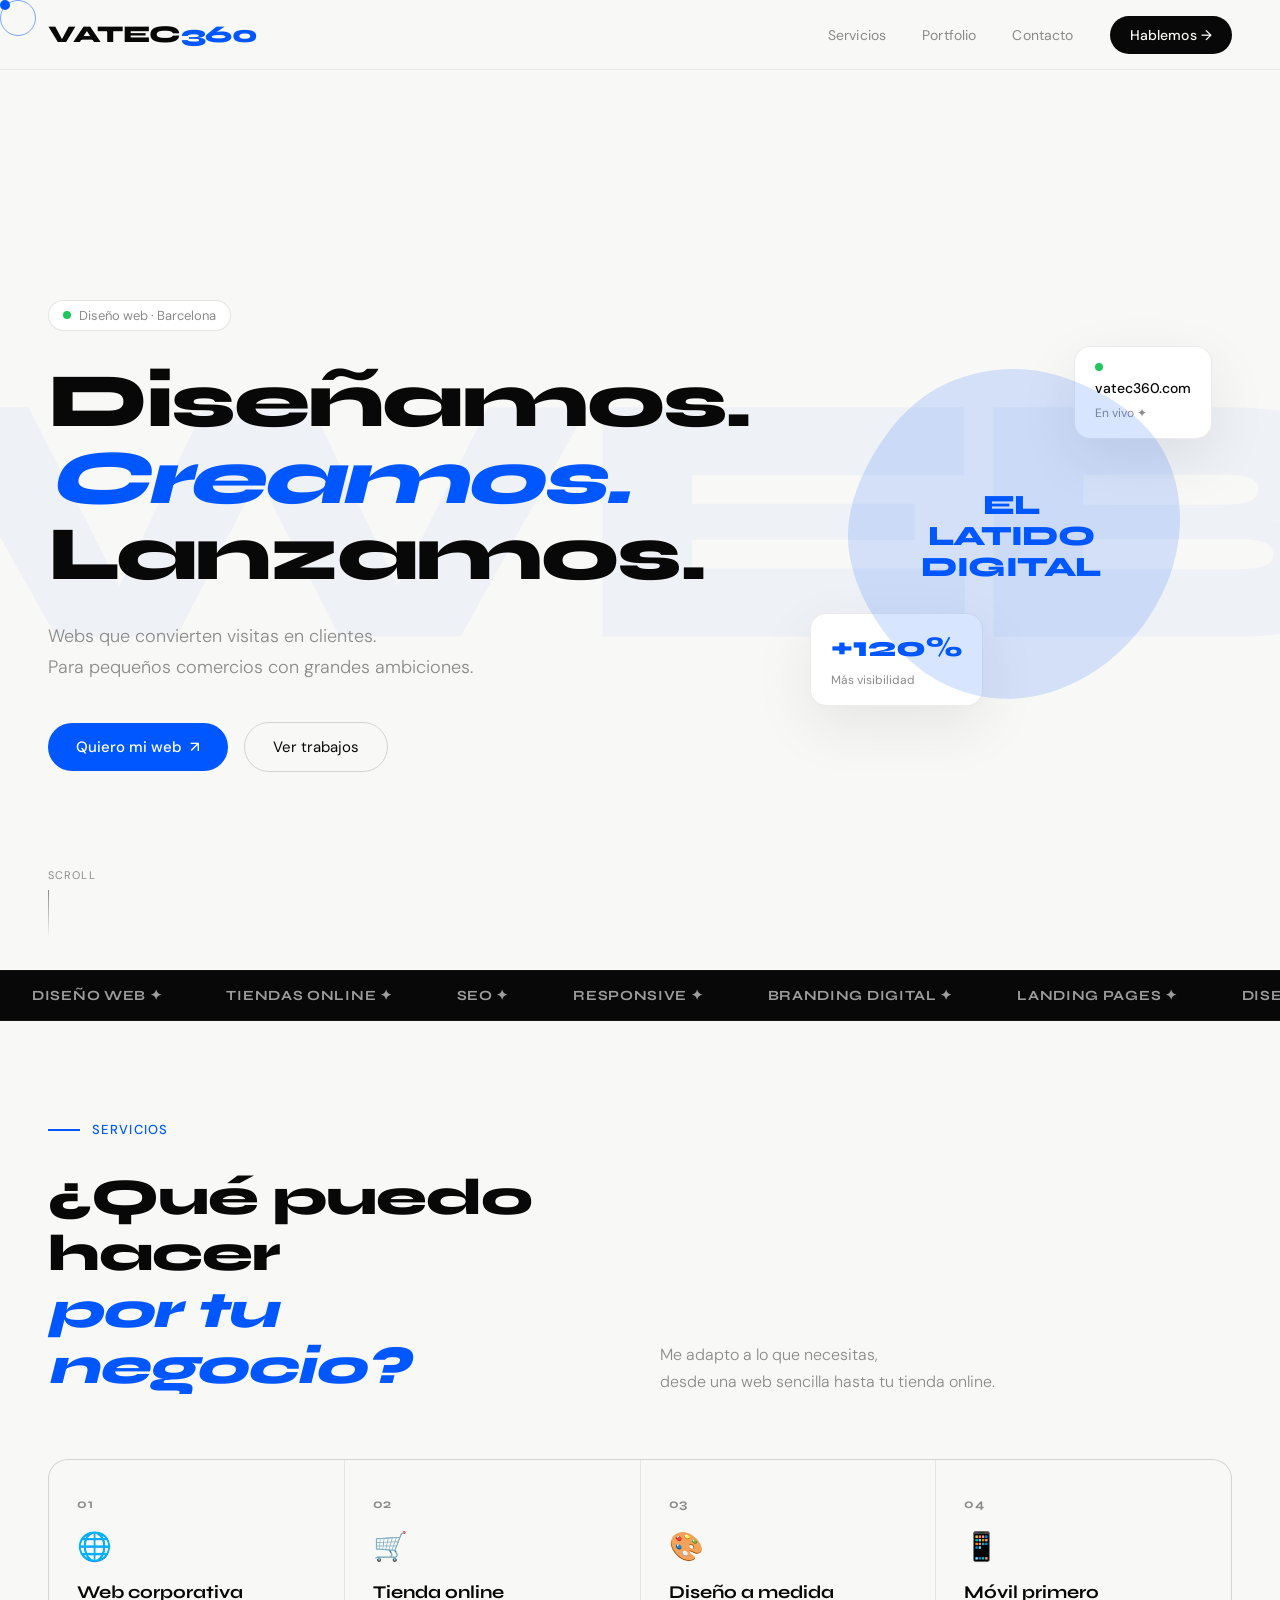
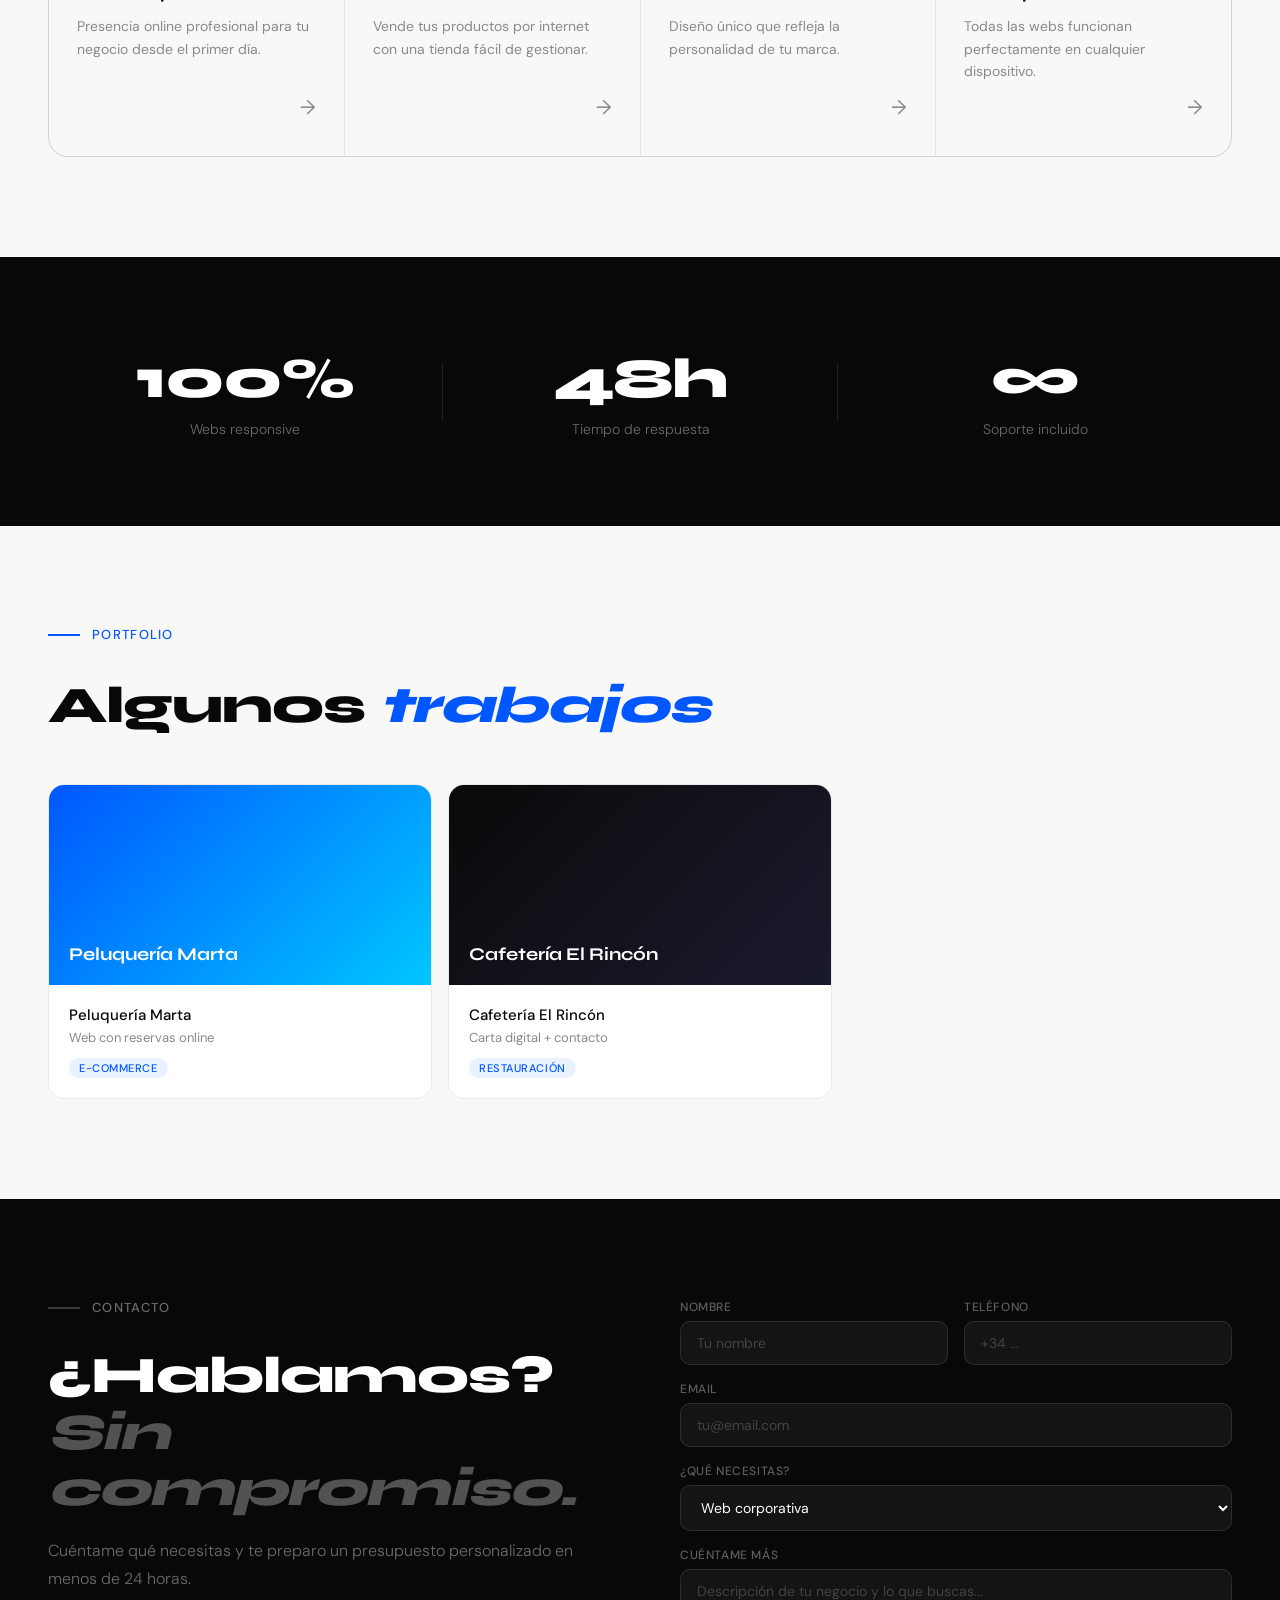
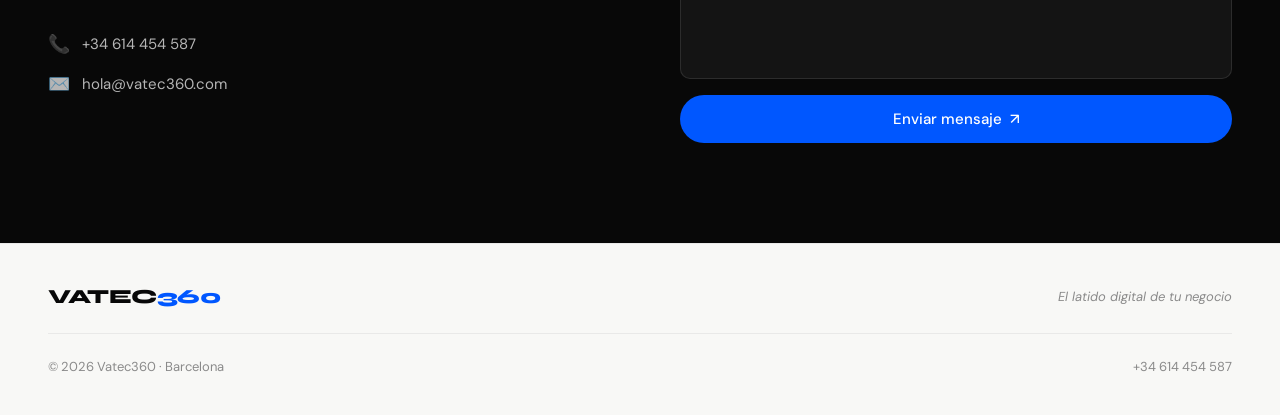
==== index.html @ a4867ada "reajustes varios" ====
<!DOCTYPE html>
<html lang="es">
<head>
    <meta charset="UTF-8">
    <meta name="viewport" content="width=device-width, initial-scale=1.0">
    <title>Vatec360 - Diseño web para pequeños comercios</title>
    <link rel="stylesheet" href="style.css">
    <link href="https://fonts.googleapis.com/css2?family=Syne:wght@400;700;800&family=DM+Sans:ital,wght@0,300;0,400;0,500;1,300&display=swap" rel="stylesheet">
</head>
<body>

    <!-- CURSOR PERSONALIZADO -->
    <div class="cursor"></div>
    <div class="cursor-follower"></div>

    <!-- NAVBAR -->
    <nav class="navbar" id="navbar">
        <div class="logo">VATEC<span>360</span></div>
        <button class="menu-btn" id="menu-btn" aria-label="Abrir menú">
            <span></span>
            <span></span>
            <span></span>
        </button>
        <ul class="nav-links" id="nav-links">
            <li><a href="#servicios">Servicios</a></li>
            <li><a href="#portfolio">Portfolio</a></li>
            <li><a href="#contacto">Contacto</a></li>
            <li><a href="#contacto" class="nav-cta">Hablemos →</a></li>
        </ul>
    </nav>

    <!-- HERO -->
    <section class="hero">
        <div class="hero-bg-text">WEB</div>
        <div class="hero-content">
            <div class="hero-tag">
                <span class="dot"></span>
                Diseño web · Barcelona
            </div>
            <h1 class="hero-title">
                <span class="line" data-text="Diseñamos.">Diseñamos.</span>
                <span class="line accent" data-text="Creamos.">Creamos.</span>
                <span class="line" data-text="Lanzamos.">Lanzamos.</span>
            </h1>
            <p class="hero-sub">Webs que convierten visitas en clientes.<br>Para pequeños comercios con grandes ambiciones.</p>
            <div class="hero-actions">
                <a href="#contacto" class="btn-main">Quiero mi web <span>↗</span></a>
                <a href="#portfolio" class="btn-ghost">Ver trabajos</a>
            </div>
        </div>
        <div class="hero-visual">
            <div class="hero-card card-float">
                <div class="card-dot green"></div>
                <p>vatec360.com</p>
                <span>En vivo ✦</span>
            </div>
            <div class="hero-card card-float-2">
                <p class="card-stat">+120%</p>
                <span>Más visibilidad</span>
            </div>
            <div class="hero-circle">
                <svg viewBox="0 0 200 200" xmlns="http://www.w3.org/2000/svg">
                    <path fill="#0057FF" d="M44.7,-76.4C58.8,-69.2,71.8,-59.1,79.6,-45.8C87.4,-32.6,90,-16.3,88.5,-0.9C87,14.6,81.4,29.2,73.1,41.9C64.8,54.6,53.9,65.5,40.9,73.2C27.9,80.9,13.9,85.4,-0.2,85.7C-14.4,86,-28.8,82.1,-41.1,74.6C-53.5,67.1,-63.8,56,-71.9,43C-80,30,-85.8,15,-85.8,0C-85.8,-15,-80,-30,-72.1,-43.4C-64.2,-56.8,-54.2,-68.5,-41.5,-76.2C-28.8,-83.9,-14.4,-87.5,0.3,-87.9C15,-88.4,30.6,-83.7,44.7,-76.4Z" transform="translate(100 100)" />
                </svg>
                <div class="circle-text">EL LATIDO<br>DIGITAL</div>
            </div>
        </div>
        <div class="scroll-hint">
            <span>Scroll</span>
            <div class="scroll-line"></div>
        </div>
    </section>

    <!-- BANDA MARQUEE -->
    <div class="marquee-wrap">
        <div class="marquee-track">
            <span>Diseño Web ✦</span>
            <span>Tiendas Online ✦</span>
            <span>SEO ✦</span>
            <span>Responsive ✦</span>
            <span>Branding Digital ✦</span>
            <span>Landing Pages ✦</span>
            <span>Diseño Web ✦</span>
            <span>Tiendas Online ✦</span>
            <span>SEO ✦</span>
            <span>Responsive ✦</span>
            <span>Branding Digital ✦</span>
            <span>Landing Pages ✦</span>
        </div>
    </div>

    <!-- SERVICIOS -->
    <section class="servicios" id="servicios">
        <div class="seccion-eyebrow">
            <span class="eyebrow-line"></span>
            <span>Servicios</span>
        </div>
        <div class="servicios-header">
            <h2>¿Qué puedo hacer<br><em>por tu negocio?</em></h2>
            <p>Me adapto a lo que necesitas,<br>desde una web sencilla hasta tu tienda online.</p>
        </div>
        <div class="servicios-grid">
            <div class="servicio-card aparecer">
                <div class="card-num">01</div>
                <div class="card-icon">🌐</div>
                <h3>Web corporativa</h3>
                <p>Presencia online profesional para tu negocio desde el primer día.</p>
                <div class="card-arrow">→</div>
            </div>
            <div class="servicio-card aparecer">
                <div class="card-num">02</div>
                <div class="card-icon">🛒</div>
                <h3>Tienda online</h3>
                <p>Vende tus productos por internet con una tienda fácil de gestionar.</p>
                <div class="card-arrow">→</div>
            </div>
            <div class="servicio-card aparecer">
                <div class="card-num">03</div>
                <div class="card-icon">🎨</div>
                <h3>Diseño a medida</h3>
                <p>Diseño único que refleja la personalidad de tu marca.</p>
                <div class="card-arrow">→</div>
            </div>
            <div class="servicio-card aparecer">
                <div class="card-num">04</div>
                <div class="card-icon">📱</div>
                <h3>Móvil primero</h3>
                <p>Todas las webs funcionan perfectamente en cualquier dispositivo.</p>
                <div class="card-arrow">→</div>
            </div>
        </div>
    </section>

    <!-- STATS -->
    <section class="stats">
        <div class="stat aparecer">
            <span class="stat-num">100%</span>
            <span class="stat-label">Webs responsive</span>
        </div>
        <div class="stat-divider"></div>
        <div class="stat aparecer">
            <span class="stat-num">48h</span>
            <span class="stat-label">Tiempo de respuesta</span>
        </div>
        <div class="stat-divider"></div>
        <div class="stat aparecer">
            <span class="stat-num">∞</span>
            <span class="stat-label">Soporte incluido</span>
        </div>
    </section>

    <!-- PORTFOLIO -->
    <section class="portfolio" id="portfolio">
        <div class="seccion-eyebrow">
            <span class="eyebrow-line"></span>
            <span>Portfolio</span>
        </div>
        <h2 class="portfolio-title">Algunos <em>trabajos</em></h2>
        <div class="portfolio-grid">
            <div class="portfolio-item aparecer">
                <div class="portfolio-img" style="background: linear-gradient(135deg, #0057FF, #00C6FF);">
                    <span class="portfolio-label">Peluquería Marta</span>
                </div>
                <div class="portfolio-info">
                    <strong>Peluquería Marta</strong>
                    <p>Web con reservas online</p>
                    <span class="portfolio-tag">E-commerce</span>
                </div>
            </div>
            <div class="portfolio-item aparecer grande">
                <div class="portfolio-img" style="background: linear-gradient(135deg, #0a0a0a, #1a1a2e);">
                    <span class="portfolio-label">Cafetería El Rincón</span>
                </div>
                <div class="portfolio-info">
                    <strong>Cafetería El Rincón</strong>
                    <p>Carta digital + contacto</p>
                    <span class="portfolio-tag">Restauración</span>
                </div>
            </div>
            <div class="portfolio-item aparecer">
                <div class="portfolio-img" style="background: linear-gradient(135deg, #533ab7, #9b59b6);">
                    <span class="portfolio-label">Fontanería Sánchez</span>
                </div>
                <div class="portfolio-info">
                    <strong>Fontanería Sánchez</strong>
                    <p>Web corporativa</p>
                    <span class="portfolio-tag">Servicios</span>
                </div>
            </div>
        </div>
    </section>

    <!-- CONTACTO -->
    <section class="contacto" id="contacto">
        <div class="contacto-left">
            <div class="seccion-eyebrow">
                <span class="eyebrow-line"></span>
                <span>Contacto</span>
            </div>
            <h2>¿Hablamos?<br><em>Sin compromiso.</em></h2>
            <p>Cuéntame qué necesitas y te preparo un presupuesto personalizado en menos de 24 horas.</p>
            <div class="contacto-info">
                <a href="tel:+34614454587" class="info-item">
                    <span class="info-icon">📞</span>
                    <span>+34 614 454 587</span>
                </a>
                <a href="mailto:hola@vatec360.com" class="info-item">
                    <span class="info-icon">✉️</span>
                    <span>hola@vatec360.com</span>
                </a>
            </div>
        </div>
        <div class="contacto-right">
            <form class="contacto-form" name="contacto" method="POST" data-netlify="true">
                <input type="hidden" name="form-name" value="contacto" />
                <div class="form-row">
                    <div class="form-group">
                        <label>Nombre</label>
                        <input type="text" name="nombre" placeholder="Tu nombre" />
                    </div>
                    <div class="form-group">
                        <label>Teléfono</label>
                        <input type="text" name="telefono" placeholder="+34 ..." />
                    </div>
                </div>
                <div class="form-group">
                    <label>Email</label>
                    <input type="email" name="email" placeholder="tu@email.com" />
                </div>
                <div class="form-group">
                    <label>¿Qué necesitas?</label>
                    <select name="servicio">
                        <option>Web corporativa</option>
                        <option>Tienda online</option>
                        <option>Rediseño</option>
                        <option>Otro</option>
                    </select>
                </div>
                <div class="form-group">
                    <label>Cuéntame más</label>
                    <textarea name="mensaje" placeholder="Descripción de tu negocio y lo que buscas..."></textarea>
                </div>
                <button type="submit" class="btn-main" style="width:100%; justify-content:center;">Enviar mensaje <span>↗</span></button>
            </form>
        </div>
    </section>

    <!-- FOOTER -->
    <footer class="footer">
        <div class="footer-top">
            <div class="logo footer-logo">VATEC<span>360</span></div>
            <p class="footer-claim">El latido digital de tu negocio</p>
        </div>
        <div class="footer-bottom">
            <p>© 2026 Vatec360 · Barcelona</p>
            <p>+34 614 454 587</p>
        </div>
    </footer>

    <script src="script.js"></script>
</body>
</html>
---- style.css ----
/* ================================
   VARIABLES & RESET
================================ */
:root {
    --azul: #0057FF;
    --azul-dark: #0040CC;
    --negro: #080808;
    --blanco: #F8F8F6;
    --gris: #8a8a8a;
    --gris-claro: #f0f0ee;
    --font-display: 'Syne', sans-serif;
    --font-body: 'DM Sans', sans-serif;
}

* {
    margin: 0;
    padding: 0;
    box-sizing: border-box;
}

html {
    scroll-behavior: smooth;
}

body {
    font-family: var(--font-body);
    background: var(--blanco);
    color: var(--negro);
    overflow-x: hidden;
    cursor: none;
}

/* ================================
   CURSOR PERSONALIZADO
================================ */
.cursor {
    width: 10px;
    height: 10px;
    background: var(--azul);
    border-radius: 50%;
    position: fixed;
    top: 0;
    left: 0;
    pointer-events: none;
    z-index: 9999;
    transition: transform 0.1s;
}

.cursor-follower {
    width: 36px;
    height: 36px;
    border: 1.5px solid var(--azul);
    border-radius: 50%;
    position: fixed;
    top: 0;
    left: 0;
    pointer-events: none;
    z-index: 9998;
    transition: transform 0.12s ease, width 0.2s, height 0.2s, opacity 0.2s;
    opacity: 0.5;
}

/* ================================
   NAVBAR
================================ */
.navbar {
    display: flex;
    justify-content: space-between;
    align-items: center;
    padding: 20px 48px;
    position: sticky;
    top: 0;
    z-index: 100;
    background: rgba(248, 248, 246, 0.92);
    backdrop-filter: blur(12px);
    border-bottom: 1px solid rgba(0, 0, 0, 0.06);
    transition: padding 0.3s;
}

.navbar.scrolled {
    padding: 14px 48px;
}

.logo {
    font-family: var(--font-display);
    font-size: 24px;
    font-weight: 800;
    letter-spacing: -0.5px;
    color: var(--negro);
}

.logo span {
    color: var(--azul);
}

.nav-links {
    list-style: none;
    display: flex;
    align-items: center;
    gap: 36px;
}

.nav-links a {
    font-family: var(--font-body);
    font-size: 14px;
    font-weight: 400;
    color: var(--gris);
    text-decoration: none;
    transition: color 0.2s;
    letter-spacing: 0.01em;
}

.nav-links a:hover {
    color: var(--negro);
}

.nav-cta {
    background: var(--negro) !important;
    color: var(--blanco) !important;
    padding: 10px 20px;
    border-radius: 100px;
    font-weight: 500 !important;
    transition: background 0.2s !important;
}

.nav-cta:hover {
    background: var(--azul) !important;
}

.menu-btn {
    display: none;
    flex-direction: column;
    gap: 5px;
    cursor: pointer;
    background: none;
    border: none;
    padding: 4px;
}

.menu-btn span {
    display: block;
    width: 24px;
    height: 2px;
    background: var(--negro);
    border-radius: 2px;
    transition: all 0.3s;
}

/* ================================
   HERO
================================ */
.hero {
    min-height: 100vh;
    display: grid;
    grid-template-columns: 1fr 1fr;
    align-items: center;
    padding: 80px 48px 48px;
    position: relative;
    overflow: hidden;
    gap: 40px;
}

.hero-bg-text {
    position: absolute;
    font-family: var(--font-display);
    font-size: 28vw;
    font-weight: 800;
    color: rgba(0, 87, 255, 0.04);
    top: 50%;
    left: 50%;
    transform: translate(-50%, -50%);
    pointer-events: none;
    white-space: nowrap;
    z-index: 0;
    letter-spacing: -0.05em;
}

.hero-content {
    position: relative;
    z-index: 1;
}

.hero-tag {
    display: inline-flex;
    align-items: center;
    gap: 8px;
    font-size: 13px;
    color: var(--gris);
    background: white;
    border: 1px solid rgba(0, 0, 0, 0.1);
    padding: 6px 14px;
    border-radius: 100px;
    margin-bottom: 32px;
    font-weight: 400;
}

.dot {
    width: 8px;
    height: 8px;
    background: #22c55e;
    border-radius: 50%;
    animation: pulse-dot 2s infinite;
}

@keyframes pulse-dot {

    0%,
    100% {
        opacity: 1;
        transform: scale(1);
    }

    50% {
        opacity: 0.6;
        transform: scale(1.3);
    }
}

.hero-title {
    font-family: var(--font-display);
    font-size: clamp(48px, 6vw, 80px);
    font-weight: 800;
    line-height: 1.0;
    letter-spacing: -0.03em;
    margin-bottom: 28px;
}

.hero-title .line {
    display: block;
    opacity: 0;
    transform: translateY(40px);
    animation: slide-up 0.8s forwards;
}

.hero-title .line:nth-child(1) {
    animation-delay: 0.1s;
}

.hero-title .line:nth-child(2) {
    animation-delay: 0.25s;
}

.hero-title .line:nth-child(3) {
    animation-delay: 0.4s;
}

.hero-title .accent {
    color: var(--azul);
    font-style: italic;
}

@keyframes slide-up {
    to {
        opacity: 1;
        transform: translateY(0);
    }
}

.hero-sub {
    font-size: 18px;
    color: var(--gris);
    line-height: 1.7;
    margin-bottom: 40px;
    font-weight: 300;
    opacity: 0;
    animation: slide-up 0.8s 0.55s forwards;
}

.hero-actions {
    display: flex;
    gap: 16px;
    align-items: center;
    opacity: 0;
    animation: slide-up 0.8s 0.7s forwards;
}

.btn-main {
    display: inline-flex;
    align-items: center;
    gap: 8px;
    background: var(--azul);
    color: white;
    padding: 14px 28px;
    border-radius: 100px;
    font-size: 15px;
    font-weight: 500;
    text-decoration: none;
    border: none;
    cursor: pointer;
    font-family: var(--font-body);
    transition: background 0.2s, transform 0.2s;
}

.btn-main span {
    transition: transform 0.2s;
}

.btn-main:hover {
    background: var(--azul-dark);
    transform: translateY(-2px);
}

.btn-main:hover span {
    transform: translate(2px, -2px);
}

.btn-ghost {
    display: inline-flex;
    align-items: center;
    gap: 8px;
    background: transparent;
    color: var(--negro);
    padding: 14px 28px;
    border-radius: 100px;
    font-size: 15px;
    font-weight: 400;
    text-decoration: none;
    border: 1px solid rgba(0, 0, 0, 0.15);
    transition: border-color 0.2s, transform 0.2s;
}

.btn-ghost:hover {
    border-color: var(--negro);
    transform: translateY(-2px);
}

/* HERO VISUAL */
.hero-visual {
    position: relative;
    height: 500px;
    z-index: 1;
}

.hero-circle {
    position: absolute;
    width: 380px;
    height: 380px;
    top: 50%;
    left: 50%;
    transform: translate(-50%, -50%);
    animation: float 6s ease-in-out infinite;
}

.hero-circle svg {
    width: 100%;
    height: 100%;
    opacity: 0.15;
}

.circle-text {
    position: absolute;
    top: 50%;
    left: 50%;
    transform: translate(-50%, -50%);
    font-family: var(--font-display);
    font-size: 28px;
    font-weight: 800;
    text-align: center;
    color: var(--azul);
    line-height: 1.1;
    letter-spacing: -0.02em;
}

.hero-card {
    position: absolute;
    background: white;
    border: 1px solid rgba(0, 0, 0, 0.08);
    border-radius: 16px;
    padding: 16px 20px;
    box-shadow: 0 20px 60px rgba(0, 0, 0, 0.08);
    font-family: var(--font-body);
}

.hero-card p {
    font-size: 14px;
    font-weight: 500;
    color: var(--negro);
    margin-bottom: 4px;
}

.hero-card span {
    font-size: 12px;
    color: var(--gris);
}

.card-dot {
    width: 8px;
    height: 8px;
    border-radius: 50%;
    margin-bottom: 8px;
}

.card-dot.green {
    background: #22c55e;
}

.card-float {
    top: 60px;
    right: 20px;
    animation: float 5s ease-in-out infinite;
}

.card-float-2 {
    bottom: 80px;
    left: 20px;
    animation: float 7s ease-in-out infinite reverse;
}

.card-stat {
    font-family: var(--font-display);
    font-size: 28px !important;
    font-weight: 800 !important;
    color: var(--azul) !important;
}

@keyframes float {

    0%,
    100% {
        transform: translateY(0);
    }

    50% {
        transform: translateY(-16px);
    }
}

.scroll-hint {
    position: absolute;
    bottom: 32px;
    left: 48px;
    display: flex;
    flex-direction: column;
    align-items: flex-start;
    gap: 8px;
    z-index: 1;
}

.scroll-hint span {
    font-size: 11px;
    color: var(--gris);
    letter-spacing: 0.1em;
    text-transform: uppercase;
}

.scroll-line {
    width: 1px;
    height: 48px;
    background: linear-gradient(to bottom, var(--gris), transparent);
    animation: scroll-anim 1.5s ease-in-out infinite;
}

@keyframes scroll-anim {
    0% {
        transform: scaleY(0);
        transform-origin: top;
    }

    50% {
        transform: scaleY(1);
        transform-origin: top;
    }

    51% {
        transform: scaleY(1);
        transform-origin: bottom;
    }

    100% {
        transform: scaleY(0);
        transform-origin: bottom;
    }
}

/* ================================
   MARQUEE
================================ */
.marquee-wrap {
    overflow: hidden;
    background: var(--negro);
    padding: 16px 0;
    border-top: 1px solid rgba(255, 255, 255, 0.05);
    border-bottom: 1px solid rgba(255, 255, 255, 0.05);
}

.marquee-track {
    display: flex;
    gap: 0;
    animation: marquee 20s linear infinite;
    white-space: nowrap;
}

.marquee-track span {
    font-family: var(--font-display);
    font-size: 14px;
    font-weight: 700;
    color: rgba(255, 255, 255, 0.6);
    padding: 0 32px;
    letter-spacing: 0.05em;
    text-transform: uppercase;
}

@keyframes marquee {
    0% {
        transform: translateX(0);
    }

    100% {
        transform: translateX(-50%);
    }
}

/* ================================
   SERVICIOS
================================ */
.servicios {
    padding: 100px 48px;
}

.seccion-eyebrow {
    display: flex;
    align-items: center;
    gap: 12px;
    margin-bottom: 32px;
}

.eyebrow-line {
    display: block;
    width: 32px;
    height: 2px;
    background: var(--azul);
}

.seccion-eyebrow span:last-child {
    font-size: 13px;
    font-weight: 500;
    color: var(--azul);
    text-transform: uppercase;
    letter-spacing: 0.1em;
}

.servicios-header {
    display: grid;
    grid-template-columns: 1fr 1fr;
    gap: 40px;
    align-items: end;
    margin-bottom: 64px;
}

.servicios-header h2 {
    font-family: var(--font-display);
    font-size: clamp(36px, 4vw, 52px);
    font-weight: 800;
    line-height: 1.1;
    letter-spacing: -0.02em;
}

.servicios-header h2 em {
    font-style: italic;
    color: var(--azul);
}

.servicios-header p {
    font-size: 16px;
    color: var(--gris);
    line-height: 1.7;
    font-weight: 300;
}

.servicios-grid {
    display: grid;
    grid-template-columns: repeat(4, 1fr);
    gap: 1px;
    background: rgba(0, 0, 0, 0.08);
    border: 1px solid rgba(0, 0, 0, 0.08);
    border-radius: 20px;
    overflow: hidden;
}

.servicio-card {
    background: var(--blanco);
    padding: 36px 28px;
    position: relative;
    transition: background 0.3s;
    display: flex;
    flex-direction: column;
    gap: 12px;
}

.servicio-card:hover {
    background: var(--negro);
}

.servicio-card:hover h3,
.servicio-card:hover p,
.servicio-card:hover .card-num {
    color: white;
}

.servicio-card:hover .card-arrow {
    color: var(--azul);
    transform: translate(4px, -4px);
}

.card-num {
    font-family: var(--font-display);
    font-size: 13px;
    font-weight: 700;
    color: var(--gris);
    letter-spacing: 0.05em;
    transition: color 0.3s;
}

.card-icon {
    font-size: 28px;
    margin: 4px 0;
}

.servicio-card h3 {
    font-family: var(--font-display);
    font-size: 18px;
    font-weight: 700;
    color: var(--negro);
    transition: color 0.3s;
}

.servicio-card p {
    font-size: 14px;
    color: var(--gris);
    line-height: 1.6;
    flex: 1;
    transition: color 0.3s;
}

.card-arrow {
    font-size: 20px;
    color: var(--gris);
    transition: color 0.3s, transform 0.3s;
    align-self: flex-end;
}

/* ================================
   STATS
================================ */
.stats {
    display: flex;
    align-items: center;
    justify-content: center;
    gap: 0;
    padding: 64px 48px;
    background: var(--negro);
}

.stat {
    flex: 1;
    text-align: center;
    padding: 24px;
    display: flex;
    flex-direction: column;
    gap: 8px;
}

.stat-num {
    font-family: var(--font-display);
    font-size: clamp(36px, 5vw, 56px);
    font-weight: 800;
    color: white;
    letter-spacing: -0.02em;
}

.stat-label {
    font-size: 14px;
    color: rgba(255, 255, 255, 0.4);
    font-weight: 300;
}

.stat-divider {
    width: 1px;
    height: 60px;
    background: rgba(255, 255, 255, 0.1);
}

/* ================================
   PORTFOLIO
================================ */
.portfolio {
    padding: 100px 48px;
    background: var(--blanco);
}

.portfolio-title {
    font-family: var(--font-display);
    font-size: clamp(36px, 4vw, 52px);
    font-weight: 800;
    letter-spacing: -0.02em;
    margin-bottom: 48px;
}

.portfolio-title em {
    font-style: italic;
    color: var(--azul);
}

.portfolio-grid {
    display: grid;
    grid-template-columns: 1fr 1fr 1fr;
    grid-template-rows: auto;
    gap: 16px;
}

.portfolio-item {
    border-radius: 16px;
    overflow: hidden;
    border: 1px solid rgba(0, 0, 0, 0.06);
    transition: transform 0.3s, box-shadow 0.3s;
}

.portfolio-item:hover {
    transform: translateY(-6px);
    box-shadow: 0 24px 60px rgba(0, 0, 0, 0.1);
}

.portfolio-item.grande {
    grid-row: span 1;
}

.portfolio-img {
    height: 200px;
    display: flex;
    align-items: flex-end;
    padding: 20px;
    position: relative;
    overflow: hidden;
}

.portfolio-label {
    font-family: var(--font-display);
    font-size: 18px;
    font-weight: 700;
    color: white;
    z-index: 1;
}

.portfolio-info {
    padding: 20px;
    background: white;
}

.portfolio-info strong {
    display: block;
    font-size: 15px;
    font-weight: 500;
    margin-bottom: 4px;
    color: var(--negro);
}

.portfolio-info p {
    font-size: 13px;
    color: var(--gris);
    margin-bottom: 10px;
}

.portfolio-tag {
    display: inline-block;
    font-size: 11px;
    font-weight: 500;
    color: var(--azul);
    background: rgba(0, 87, 255, 0.08);
    padding: 3px 10px;
    border-radius: 100px;
    letter-spacing: 0.05em;
    text-transform: uppercase;
}

/* ================================
   CONTACTO
================================ */
.contacto {
    padding: 100px 48px;
    background: var(--negro);
    display: grid;
    grid-template-columns: 1fr 1fr;
    gap: 80px;
    align-items: start;
}

.contacto .seccion-eyebrow span:last-child {
    color: rgba(255, 255, 255, 0.4);
}

.contacto .eyebrow-line {
    background: rgba(255, 255, 255, 0.2);
}

.contacto-left h2 {
    font-family: var(--font-display);
    font-size: clamp(36px, 4vw, 52px);
    font-weight: 800;
    color: white;
    line-height: 1.1;
    letter-spacing: -0.02em;
    margin-bottom: 20px;
}

.contacto-left h2 em {
    font-style: italic;
    color: rgba(255, 255, 255, 0.3);
}

.contacto-left p {
    font-size: 16px;
    color: rgba(255, 255, 255, 0.4);
    line-height: 1.7;
    font-weight: 300;
    margin-bottom: 40px;
}

.contacto-info {
    display: flex;
    flex-direction: column;
    gap: 16px;
}

.info-item {
    display: flex;
    align-items: center;
    gap: 12px;
    text-decoration: none;
    color: rgba(255, 255, 255, 0.7);
    font-size: 15px;
    transition: color 0.2s;
}

.info-item:hover {
    color: white;
}

.info-icon {
    font-size: 18px;
}

/* FORMULARIO EN NEGRO */
.contacto-right .contacto-form {
    display: flex;
    flex-direction: column;
    gap: 16px;
}

.contacto-right .form-row {
    display: grid;
    grid-template-columns: 1fr 1fr;
    gap: 16px;
}

.contacto-right .form-group {
    display: flex;
    flex-direction: column;
    gap: 6px;
}

.contacto-right .form-group label {
    font-size: 12px;
    color: rgba(255, 255, 255, 0.35);
    font-weight: 500;
    letter-spacing: 0.05em;
    text-transform: uppercase;
}

.contacto-right .form-group input,
.contacto-right .form-group select,
.contacto-right .form-group textarea {
    padding: 12px 16px;
    border: 1px solid rgba(255, 255, 255, 0.1);
    border-radius: 10px;
    font-size: 14px;
    color: white;
    background: rgba(255, 255, 255, 0.05);
    font-family: var(--font-body);
    transition: border-color 0.2s;
}

.contacto-right .form-group input::placeholder,
.contacto-right .form-group textarea::placeholder {
    color: rgba(255, 255, 255, 0.2);
}

.contacto-right .form-group input:focus,
.contacto-right .form-group select:focus,
.contacto-right .form-group textarea:focus {
    outline: none;
    border-color: var(--azul);
}

.contacto-right .form-group select option {
    background: var(--negro);
    color: white;
}

.contacto-right .form-group textarea {
    height: 110px;
    resize: none;
}

.contacto-right .form-group input.error,
.contacto-right .form-group select.error,
.contacto-right .form-group textarea.error {
    border-color: #ff4444;
}

.mensaje-error {
    font-size: 12px;
    color: #ff6666;
    margin-top: 4px;
}

/* ================================
   MENSAJE ÉXITO
================================ */
.exito {
    text-align: center;
    padding: 48px 32px;
    background: rgba(255, 255, 255, 0.05);
    border-radius: 16px;
    border: 1px solid rgba(255, 255, 255, 0.1);
}

.exito-icono {
    font-size: 40px;
    margin-bottom: 16px;
}

.exito h3 {
    font-family: var(--font-display);
    font-size: 24px;
    font-weight: 800;
    color: white;
    margin-bottom: 10px;
}

.exito p {
    font-size: 15px;
    color: rgba(255, 255, 255, 0.4);
    line-height: 1.6;
    margin-bottom: 24px;
}

.exito .btn-main {
    display: inline-flex;
}

/* ================================
   FOOTER
================================ */
.footer {
    padding: 40px 48px;
    border-top: 1px solid rgba(0, 0, 0, 0.06);
    background: var(--blanco);
}

.footer-top {
    display: flex;
    justify-content: space-between;
    align-items: center;
    margin-bottom: 24px;
}

.footer-logo {
    font-size: 20px;
}

.footer-claim {
    font-size: 13px;
    color: var(--gris);
    font-style: italic;
}

.footer-bottom {
    display: flex;
    justify-content: space-between;
    font-size: 13px;
    color: var(--gris);
    padding-top: 24px;
    border-top: 1px solid rgba(0, 0, 0, 0.06);
}

/* ================================
   ANIMACIONES SCROLL
================================ */
.aparecer {
    opacity: 0;
    transform: translateY(30px);
    transition: opacity 0.7s ease, transform 0.7s ease;
}

.aparecer.visible {
    opacity: 1;
    transform: translateY(0);
}

/* ================================
   RESPONSIVE MÓVIL
================================ */
@media (max-width: 900px) {

    .navbar {
        padding: 16px 24px;
    }

    .navbar.scrolled {
        padding: 12px 24px;
    }

    .nav-links {
        display: none;
    }

    .menu-btn {
        display: flex;
    }

    .nav-links.abierto {
        display: flex;
        flex-direction: column;
        position: absolute;
        top: 100%;
        left: 0;
        right: 0;
        background: var(--blanco);
        border-top: 1px solid rgba(0, 0, 0, 0.06);
        padding: 20px 24px;
        gap: 20px;
        z-index: 100;
    }

    .nav-cta {
        align-self: flex-start;
    }

    .hero {
        grid-template-columns: 1fr;
        padding: 80px 24px 48px;
        text-align: center;
        min-height: auto;
        padding-bottom: 80px;
    }

    .hero-visual {
        display: none;
    }

    .hero-actions {
        justify-content: center;
        flex-wrap: wrap;
    }

    .hero-bg-text {
        font-size: 40vw;
    }

    .scroll-hint {
        left: 50%;
        transform: translateX(-50%);
        align-items: center;
    }

    .servicios {
        padding: 64px 24px;
    }

    .servicios-header {
        grid-template-columns: 1fr;
        gap: 16px;
    }

    .servicios-grid {
        grid-template-columns: 1fr 1fr;
    }

    .stats {
        padding: 48px 24px;
        flex-direction: column;
        gap: 32px;
    }

    .stat-divider {
        width: 60px;
        height: 1px;
    }

    .portfolio {
        padding: 64px 24px;
    }

    .portfolio-grid {
        grid-template-columns: 1fr;
    }

    .contacto {
        grid-template-columns: 1fr;
        padding: 64px 24px;
        gap: 48px;
    }

    .contacto-right .form-row {
        grid-template-columns: 1fr;
    }

    .footer {
        padding: 32px 24px;
    }

    .footer-top {
        flex-direction: column;
        gap: 8px;
        text-align: center;
    }

    .footer-bottom {
        flex-direction: column;
        gap: 8px;
        text-align: center;
    }

    body {
        cursor: auto;
    }

    .cursor,
    .cursor-follower {
        display: none;
    }
}

@media (max-width: 600px) {
    .servicios-grid {
        grid-template-columns: 1fr;
    }
}
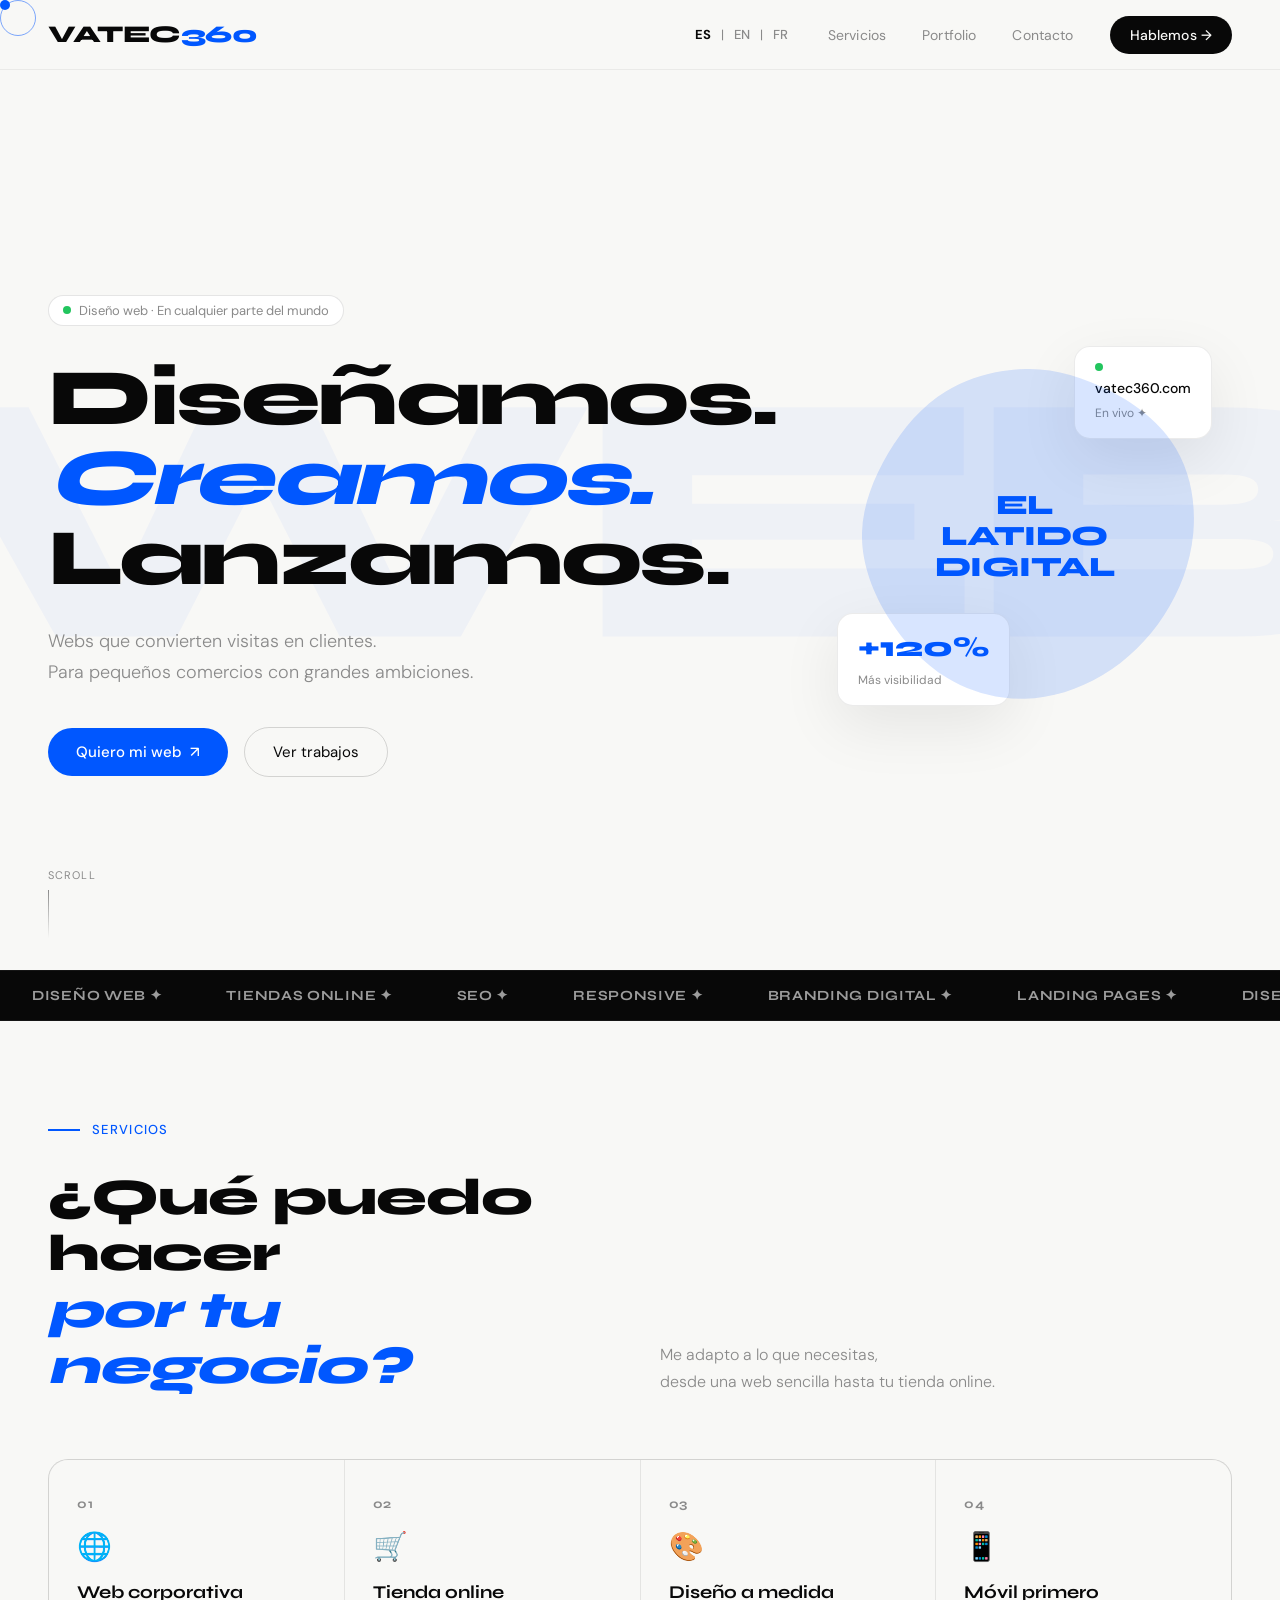
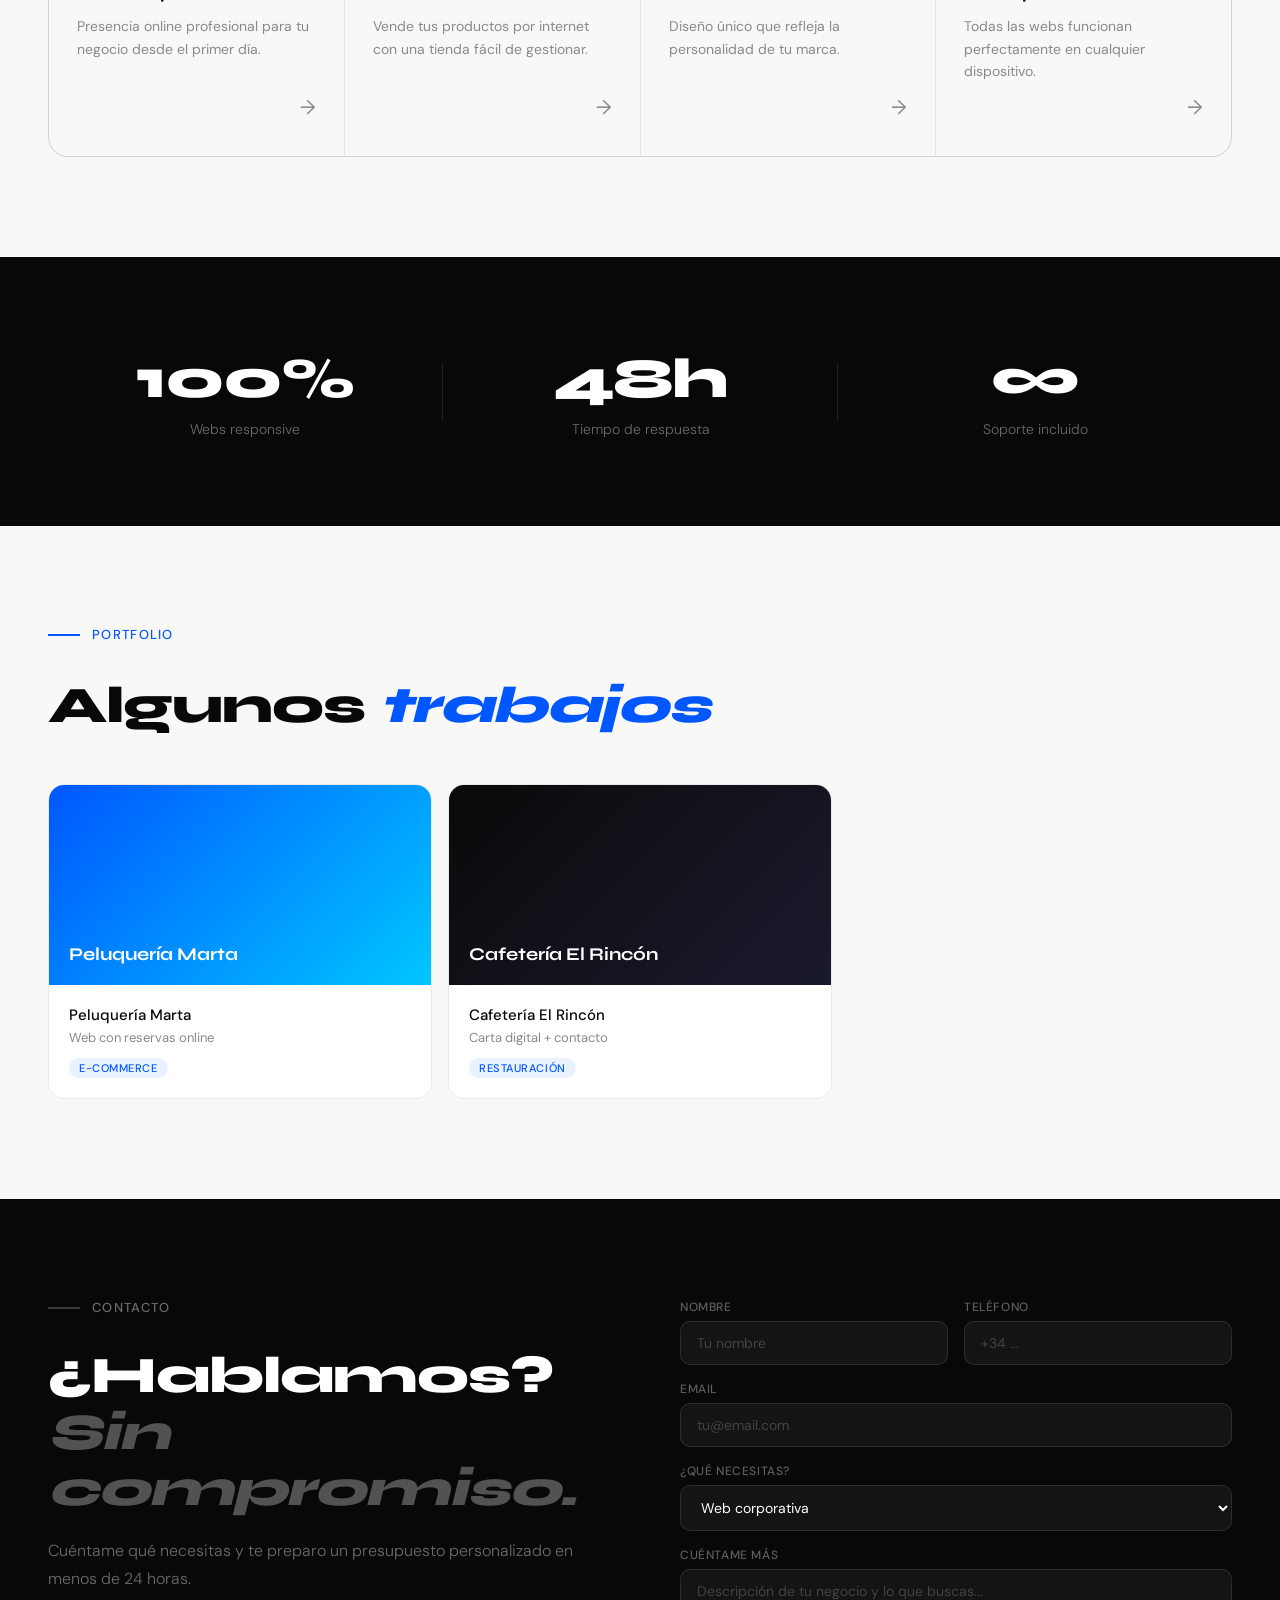
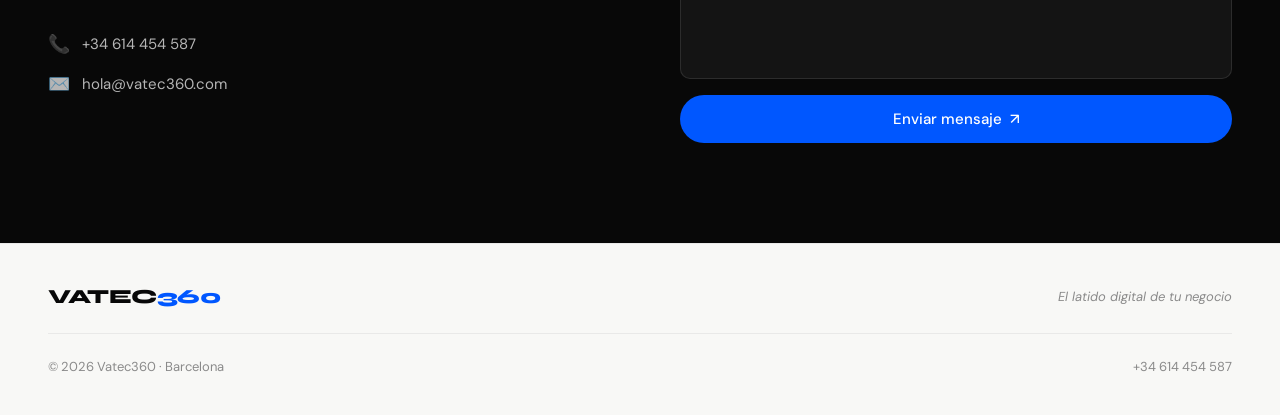
==== commit e3a2f705: "language changes" ====
--- a/index.html
+++ b/index.html
@@ -1,262 +1,294 @@
 <!DOCTYPE html>
 <html lang="es">
-<head>
-    <meta charset="UTF-8">
-    <meta name="viewport" content="width=device-width, initial-scale=1.0">
-    <title>Vatec360 - Diseño web para pequeños comercios</title>
-    <link rel="stylesheet" href="style.css">
-    <link href="https://fonts.googleapis.com/css2?family=Syne:wght@400;700;800&family=DM+Sans:ital,wght@0,300;0,400;0,500;1,300&display=swap" rel="stylesheet">
-</head>
-<body>
-
-    <!-- CURSOR PERSONALIZADO -->
-    <div class="cursor"></div>
-    <div class="cursor-follower"></div>
-
-    <!-- NAVBAR -->
-    <nav class="navbar" id="navbar">
-        <div class="logo">VATEC<span>360</span></div>
-        <button class="menu-btn" id="menu-btn" aria-label="Abrir menú">
-            <span></span>
-            <span></span>
-            <span></span>
-        </button>
-        <ul class="nav-links" id="nav-links">
-            <li><a href="#servicios">Servicios</a></li>
-            <li><a href="#portfolio">Portfolio</a></li>
-            <li><a href="#contacto">Contacto</a></li>
-            <li><a href="#contacto" class="nav-cta">Hablemos →</a></li>
-        </ul>
-    </nav>
-
-    <!-- HERO -->
-    <section class="hero">
-        <div class="hero-bg-text">WEB</div>
-        <div class="hero-content">
-            <div class="hero-tag">
-                <span class="dot"></span>
-                Diseño web · Barcelona
-            </div>
-            <h1 class="hero-title">
-                <span class="line" data-text="Diseñamos.">Diseñamos.</span>
-                <span class="line accent" data-text="Creamos.">Creamos.</span>
-                <span class="line" data-text="Lanzamos.">Lanzamos.</span>
-            </h1>
-            <p class="hero-sub">Webs que convierten visitas en clientes.<br>Para pequeños comercios con grandes ambiciones.</p>
-            <div class="hero-actions">
-                <a href="#contacto" class="btn-main">Quiero mi web <span>↗</span></a>
-                <a href="#portfolio" class="btn-ghost">Ver trabajos</a>
+    <head>
+        <meta charset="UTF-8">
+        <meta name="viewport" content="width=device-width, initial-scale=1.0">
+        <title>Vatec360 - Diseño web para pequeños comercios</title>
+        <link rel="stylesheet" href="style.css">
+        <link
+            href="https://fonts.googleapis.com/css2?family=Syne:wght@400;700;800&family=DM+Sans:ital,wght@0,300;0,400;0,500;1,300&display=swap"
+            rel="stylesheet">
+    </head>
+    <body>
+
+        <!-- CURSOR PERSONALIZADO -->
+        <div class="cursor"></div>
+        <div class="cursor-follower"></div>
+
+        <!-- NAVBAR -->
+        <nav class="navbar" id="navbar">
+            <div class="logo">VATEC<span>360</span></div>
+            <button class="menu-btn" id="menu-btn" aria-label="Abrir menú">
+                <span></span>
+                <span></span>
+                <span></span>
+            </button>
+
+            <ul class="nav-links" id="nav-links">
+                <li class="lang-selector">
+                    <button class="lang-btn active" data-lang="es">ES</button>
+                    <span>|</span>
+                    <button class="lang-btn" data-lang="en">EN</button>
+                    <span>|</span>
+                    <button class="lang-btn" data-lang="fr">FR</button>
+                </li>
+                <li><a href="#servicios">Servicios</a></li>
+                <li><a href="#portfolio">Portfolio</a></li>
+                <li><a href="#contacto">Contacto</a></li>
+                <li><a href="#contacto" class="nav-cta">Hablemos →</a></li>
+            </ul>
+        </nav>
+
+        <!-- HERO -->
+        <section class="hero">
+            <div class="hero-bg-text">WEB</div>
+            <div class="hero-content">
+                <div class="hero-tag">
+                    <span class="dot"></span>
+                    Diseño web · En cualquier parte del mundo
+                </div>
+                <h1 class="hero-title">
+                    <span class="line" data-text="Diseñamos.">Diseñamos.</span>
+                    <span class="line accent"
+                        data-text="Creamos.">Creamos.</span>
+                    <span class="line" data-text="Lanzamos.">Lanzamos.</span>
+                </h1>
+                <p class="hero-sub">Webs que convierten visitas en
+                    clientes.<br>Para pequeños comercios con grandes
+                    ambiciones.</p>
+                <div class="hero-actions">
+                    <a href="#contacto" class="btn-main">Quiero mi web
+                        <span>↗</span></a>
+                    <a href="#portfolio" class="btn-ghost">Ver trabajos</a>
+                </div>
+            </div>
+            <div class="hero-visual">
+                <div class="hero-card card-float">
+                    <div class="card-dot green"></div>
+                    <p>vatec360.com</p>
+                    <span>En vivo ✦</span>
+                </div>
+                <div class="hero-card card-float-2">
+                    <p class="card-stat">+120%</p>
+                    <span>Más visibilidad</span>
+                </div>
+                <div class="hero-circle">
+                    <svg viewBox="0 0 200 200"
+                        xmlns="http://www.w3.org/2000/svg">
+                        <path fill="#0057FF"
+                            d="M44.7,-76.4C58.8,-69.2,71.8,-59.1,79.6,-45.8C87.4,-32.6,90,-16.3,88.5,-0.9C87,14.6,81.4,29.2,73.1,41.9C64.8,54.6,53.9,65.5,40.9,73.2C27.9,80.9,13.9,85.4,-0.2,85.7C-14.4,86,-28.8,82.1,-41.1,74.6C-53.5,67.1,-63.8,56,-71.9,43C-80,30,-85.8,15,-85.8,0C-85.8,-15,-80,-30,-72.1,-43.4C-64.2,-56.8,-54.2,-68.5,-41.5,-76.2C-28.8,-83.9,-14.4,-87.5,0.3,-87.9C15,-88.4,30.6,-83.7,44.7,-76.4Z"
+                            transform="translate(100 100)" />
+                    </svg>
+                    <div class="circle-text">EL LATIDO<br>DIGITAL</div>
+                </div>
+            </div>
+            <div class="scroll-hint">
+                <span>Scroll</span>
+                <div class="scroll-line"></div>
+            </div>
+        </section>
+
+        <!-- BANDA MARQUEE -->
+        <div class="marquee-wrap">
+            <div class="marquee-track">
+                <span>Diseño Web ✦</span>
+                <span>Tiendas Online ✦</span>
+                <span>SEO ✦</span>
+                <span>Responsive ✦</span>
+                <span>Branding Digital ✦</span>
+                <span>Landing Pages ✦</span>
+                <span>Diseño Web ✦</span>
+                <span>Tiendas Online ✦</span>
+                <span>SEO ✦</span>
+                <span>Responsive ✦</span>
+                <span>Branding Digital ✦</span>
+                <span>Landing Pages ✦</span>
             </div>
         </div>
-        <div class="hero-visual">
-            <div class="hero-card card-float">
-                <div class="card-dot green"></div>
-                <p>vatec360.com</p>
-                <span>En vivo ✦</span>
-            </div>
-            <div class="hero-card card-float-2">
-                <p class="card-stat">+120%</p>
-                <span>Más visibilidad</span>
-            </div>
-            <div class="hero-circle">
-                <svg viewBox="0 0 200 200" xmlns="http://www.w3.org/2000/svg">
-                    <path fill="#0057FF" d="M44.7,-76.4C58.8,-69.2,71.8,-59.1,79.6,-45.8C87.4,-32.6,90,-16.3,88.5,-0.9C87,14.6,81.4,29.2,73.1,41.9C64.8,54.6,53.9,65.5,40.9,73.2C27.9,80.9,13.9,85.4,-0.2,85.7C-14.4,86,-28.8,82.1,-41.1,74.6C-53.5,67.1,-63.8,56,-71.9,43C-80,30,-85.8,15,-85.8,0C-85.8,-15,-80,-30,-72.1,-43.4C-64.2,-56.8,-54.2,-68.5,-41.5,-76.2C-28.8,-83.9,-14.4,-87.5,0.3,-87.9C15,-88.4,30.6,-83.7,44.7,-76.4Z" transform="translate(100 100)" />
-                </svg>
-                <div class="circle-text">EL LATIDO<br>DIGITAL</div>
-            </div>
-        </div>
-        <div class="scroll-hint">
-            <span>Scroll</span>
-            <div class="scroll-line"></div>
-        </div>
-    </section>
-
-    <!-- BANDA MARQUEE -->
-    <div class="marquee-wrap">
-        <div class="marquee-track">
-            <span>Diseño Web ✦</span>
-            <span>Tiendas Online ✦</span>
-            <span>SEO ✦</span>
-            <span>Responsive ✦</span>
-            <span>Branding Digital ✦</span>
-            <span>Landing Pages ✦</span>
-            <span>Diseño Web ✦</span>
-            <span>Tiendas Online ✦</span>
-            <span>SEO ✦</span>
-            <span>Responsive ✦</span>
-            <span>Branding Digital ✦</span>
-            <span>Landing Pages ✦</span>
-        </div>
-    </div>
-
-    <!-- SERVICIOS -->
-    <section class="servicios" id="servicios">
-        <div class="seccion-eyebrow">
-            <span class="eyebrow-line"></span>
-            <span>Servicios</span>
-        </div>
-        <div class="servicios-header">
-            <h2>¿Qué puedo hacer<br><em>por tu negocio?</em></h2>
-            <p>Me adapto a lo que necesitas,<br>desde una web sencilla hasta tu tienda online.</p>
-        </div>
-        <div class="servicios-grid">
-            <div class="servicio-card aparecer">
-                <div class="card-num">01</div>
-                <div class="card-icon">🌐</div>
-                <h3>Web corporativa</h3>
-                <p>Presencia online profesional para tu negocio desde el primer día.</p>
-                <div class="card-arrow">→</div>
-            </div>
-            <div class="servicio-card aparecer">
-                <div class="card-num">02</div>
-                <div class="card-icon">🛒</div>
-                <h3>Tienda online</h3>
-                <p>Vende tus productos por internet con una tienda fácil de gestionar.</p>
-                <div class="card-arrow">→</div>
-            </div>
-            <div class="servicio-card aparecer">
-                <div class="card-num">03</div>
-                <div class="card-icon">🎨</div>
-                <h3>Diseño a medida</h3>
-                <p>Diseño único que refleja la personalidad de tu marca.</p>
-                <div class="card-arrow">→</div>
-            </div>
-            <div class="servicio-card aparecer">
-                <div class="card-num">04</div>
-                <div class="card-icon">📱</div>
-                <h3>Móvil primero</h3>
-                <p>Todas las webs funcionan perfectamente en cualquier dispositivo.</p>
-                <div class="card-arrow">→</div>
-            </div>
-        </div>
-    </section>
-
-    <!-- STATS -->
-    <section class="stats">
-        <div class="stat aparecer">
-            <span class="stat-num">100%</span>
-            <span class="stat-label">Webs responsive</span>
-        </div>
-        <div class="stat-divider"></div>
-        <div class="stat aparecer">
-            <span class="stat-num">48h</span>
-            <span class="stat-label">Tiempo de respuesta</span>
-        </div>
-        <div class="stat-divider"></div>
-        <div class="stat aparecer">
-            <span class="stat-num">∞</span>
-            <span class="stat-label">Soporte incluido</span>
-        </div>
-    </section>
-
-    <!-- PORTFOLIO -->
-    <section class="portfolio" id="portfolio">
-        <div class="seccion-eyebrow">
-            <span class="eyebrow-line"></span>
-            <span>Portfolio</span>
-        </div>
-        <h2 class="portfolio-title">Algunos <em>trabajos</em></h2>
-        <div class="portfolio-grid">
-            <div class="portfolio-item aparecer">
-                <div class="portfolio-img" style="background: linear-gradient(135deg, #0057FF, #00C6FF);">
-                    <span class="portfolio-label">Peluquería Marta</span>
-                </div>
-                <div class="portfolio-info">
-                    <strong>Peluquería Marta</strong>
-                    <p>Web con reservas online</p>
-                    <span class="portfolio-tag">E-commerce</span>
-                </div>
-            </div>
-            <div class="portfolio-item aparecer grande">
-                <div class="portfolio-img" style="background: linear-gradient(135deg, #0a0a0a, #1a1a2e);">
-                    <span class="portfolio-label">Cafetería El Rincón</span>
-                </div>
-                <div class="portfolio-info">
-                    <strong>Cafetería El Rincón</strong>
-                    <p>Carta digital + contacto</p>
-                    <span class="portfolio-tag">Restauración</span>
-                </div>
-            </div>
-            <div class="portfolio-item aparecer">
-                <div class="portfolio-img" style="background: linear-gradient(135deg, #533ab7, #9b59b6);">
-                    <span class="portfolio-label">Fontanería Sánchez</span>
-                </div>
-                <div class="portfolio-info">
-                    <strong>Fontanería Sánchez</strong>
-                    <p>Web corporativa</p>
-                    <span class="portfolio-tag">Servicios</span>
-                </div>
-            </div>
-        </div>
-    </section>
-
-    <!-- CONTACTO -->
-    <section class="contacto" id="contacto">
-        <div class="contacto-left">
+
+        <!-- SERVICIOS -->
+        <section class="servicios" id="servicios">
             <div class="seccion-eyebrow">
                 <span class="eyebrow-line"></span>
-                <span>Contacto</span>
-            </div>
-            <h2>¿Hablamos?<br><em>Sin compromiso.</em></h2>
-            <p>Cuéntame qué necesitas y te preparo un presupuesto personalizado en menos de 24 horas.</p>
-            <div class="contacto-info">
-                <a href="tel:+34614454587" class="info-item">
-                    <span class="info-icon">📞</span>
-                    <span>+34 614 454 587</span>
-                </a>
-                <a href="mailto:hola@vatec360.com" class="info-item">
-                    <span class="info-icon">✉️</span>
-                    <span>hola@vatec360.com</span>
-                </a>
-            </div>
-        </div>
-        <div class="contacto-right">
-            <form class="contacto-form" name="contacto" method="POST" data-netlify="true">
-                <input type="hidden" name="form-name" value="contacto" />
-                <div class="form-row">
+                <span>Servicios</span>
+            </div>
+            <div class="servicios-header">
+                <h2>¿Qué puedo hacer<br><em>por tu negocio?</em></h2>
+                <p>Me adapto a lo que necesitas,<br>desde una web sencilla hasta
+                    tu tienda online.</p>
+            </div>
+            <div class="servicios-grid">
+                <div class="servicio-card aparecer">
+                    <div class="card-num">01</div>
+                    <div class="card-icon">🌐</div>
+                    <h3>Web corporativa</h3>
+                    <p>Presencia online profesional para tu negocio desde el
+                        primer día.</p>
+                    <div class="card-arrow">→</div>
+                </div>
+                <div class="servicio-card aparecer">
+                    <div class="card-num">02</div>
+                    <div class="card-icon">🛒</div>
+                    <h3>Tienda online</h3>
+                    <p>Vende tus productos por internet con una tienda fácil de
+                        gestionar.</p>
+                    <div class="card-arrow">→</div>
+                </div>
+                <div class="servicio-card aparecer">
+                    <div class="card-num">03</div>
+                    <div class="card-icon">🎨</div>
+                    <h3>Diseño a medida</h3>
+                    <p>Diseño único que refleja la personalidad de tu marca.</p>
+                    <div class="card-arrow">→</div>
+                </div>
+                <div class="servicio-card aparecer">
+                    <div class="card-num">04</div>
+                    <div class="card-icon">📱</div>
+                    <h3>Móvil primero</h3>
+                    <p>Todas las webs funcionan perfectamente en cualquier
+                        dispositivo.</p>
+                    <div class="card-arrow">→</div>
+                </div>
+            </div>
+        </section>
+
+        <!-- STATS -->
+        <section class="stats">
+            <div class="stat aparecer">
+                <span class="stat-num">100%</span>
+                <span class="stat-label">Webs responsive</span>
+            </div>
+            <div class="stat-divider"></div>
+            <div class="stat aparecer">
+                <span class="stat-num">48h</span>
+                <span class="stat-label">Tiempo de respuesta</span>
+            </div>
+            <div class="stat-divider"></div>
+            <div class="stat aparecer">
+                <span class="stat-num">∞</span>
+                <span class="stat-label">Soporte incluido</span>
+            </div>
+        </section>
+
+        <!-- PORTFOLIO -->
+        <section class="portfolio" id="portfolio">
+            <div class="seccion-eyebrow">
+                <span class="eyebrow-line"></span>
+                <span>Portfolio</span>
+            </div>
+            <h2 class="portfolio-title">Algunos <em>trabajos</em></h2>
+            <div class="portfolio-grid">
+                <div class="portfolio-item aparecer">
+                    <div class="portfolio-img"
+                        style="background: linear-gradient(135deg, #0057FF, #00C6FF);">
+                        <span class="portfolio-label">Peluquería Marta</span>
+                    </div>
+                    <div class="portfolio-info">
+                        <strong>Peluquería Marta</strong>
+                        <p>Web con reservas online</p>
+                        <span class="portfolio-tag">E-commerce</span>
+                    </div>
+                </div>
+                <div class="portfolio-item aparecer grande">
+                    <div class="portfolio-img"
+                        style="background: linear-gradient(135deg, #0a0a0a, #1a1a2e);">
+                        <span class="portfolio-label">Cafetería El Rincón</span>
+                    </div>
+                    <div class="portfolio-info">
+                        <strong>Cafetería El Rincón</strong>
+                        <p>Carta digital + contacto</p>
+                        <span class="portfolio-tag">Restauración</span>
+                    </div>
+                </div>
+                <div class="portfolio-item aparecer">
+                    <div class="portfolio-img"
+                        style="background: linear-gradient(135deg, #533ab7, #9b59b6);">
+                        <span class="portfolio-label">Fontanería Sánchez</span>
+                    </div>
+                    <div class="portfolio-info">
+                        <strong>Fontanería Sánchez</strong>
+                        <p>Web corporativa</p>
+                        <span class="portfolio-tag">Servicios</span>
+                    </div>
+                </div>
+            </div>
+        </section>
+
+        <!-- CONTACTO -->
+        <section class="contacto" id="contacto">
+            <div class="contacto-left">
+                <div class="seccion-eyebrow">
+                    <span class="eyebrow-line"></span>
+                    <span>Contacto</span>
+                </div>
+                <h2>¿Hablamos?<br><em>Sin compromiso.</em></h2>
+                <p>Cuéntame qué necesitas y te preparo un presupuesto
+                    personalizado en menos de 24 horas.</p>
+                <div class="contacto-info">
+                    <a href="tel:+34614454587" class="info-item">
+                        <span class="info-icon">📞</span>
+                        <span>+34 614 454 587</span>
+                    </a>
+                    <a href="mailto:hola@vatec360.com" class="info-item">
+                        <span class="info-icon">✉️</span>
+                        <span>hola@vatec360.com</span>
+                    </a>
+                </div>
+            </div>
+            <div class="contacto-right">
+                <form class="contacto-form" name="contacto" method="POST"
+                    data-netlify="true">
+                    <input type="hidden" name="form-name" value="contacto" />
+                    <div class="form-row">
+                        <div class="form-group">
+                            <label>Nombre</label>
+                            <input type="text" name="nombre"
+                                placeholder="Tu nombre" />
+                        </div>
+                        <div class="form-group">
+                            <label>Teléfono</label>
+                            <input type="text" name="telefono"
+                                placeholder="+34 ..." />
+                        </div>
+                    </div>
                     <div class="form-group">
-                        <label>Nombre</label>
-                        <input type="text" name="nombre" placeholder="Tu nombre" />
+                        <label>Email</label>
+                        <input type="email" name="email"
+                            placeholder="tu@email.com" />
                     </div>
                     <div class="form-group">
-                        <label>Teléfono</label>
-                        <input type="text" name="telefono" placeholder="+34 ..." />
-                    </div>
-                </div>
-                <div class="form-group">
-                    <label>Email</label>
-                    <input type="email" name="email" placeholder="tu@email.com" />
-                </div>
-                <div class="form-group">
-                    <label>¿Qué necesitas?</label>
-                    <select name="servicio">
-                        <option>Web corporativa</option>
-                        <option>Tienda online</option>
-                        <option>Rediseño</option>
-                        <option>Otro</option>
-                    </select>
-                </div>
-                <div class="form-group">
-                    <label>Cuéntame más</label>
-                    <textarea name="mensaje" placeholder="Descripción de tu negocio y lo que buscas..."></textarea>
-                </div>
-                <button type="submit" class="btn-main" style="width:100%; justify-content:center;">Enviar mensaje <span>↗</span></button>
-            </form>
-        </div>
-    </section>
-
-    <!-- FOOTER -->
-    <footer class="footer">
-        <div class="footer-top">
-            <div class="logo footer-logo">VATEC<span>360</span></div>
-            <p class="footer-claim">El latido digital de tu negocio</p>
-        </div>
-        <div class="footer-bottom">
-            <p>© 2026 Vatec360 · Barcelona</p>
-            <p>+34 614 454 587</p>
-        </div>
-    </footer>
-
-    <script src="script.js"></script>
-</body>
+                        <label>¿Qué necesitas?</label>
+                        <select name="servicio">
+                            <option>Web corporativa</option>
+                            <option>Tienda online</option>
+                            <option>Rediseño</option>
+                            <option>Otro</option>
+                        </select>
+                    </div>
+                    <div class="form-group">
+                        <label>Cuéntame más</label>
+                        <textarea name="mensaje"
+                            placeholder="Descripción de tu negocio y lo que buscas..."></textarea>
+                    </div>
+                    <button type="submit" class="btn-main"
+                        style="width:100%; justify-content:center;">Enviar
+                        mensaje <span>↗</span></button>
+                </form>
+            </div>
+        </section>
+
+        <!-- FOOTER -->
+        <footer class="footer">
+            <div class="footer-top">
+                <div class="logo footer-logo">VATEC<span>360</span></div>
+                <p class="footer-claim">El latido digital de tu negocio</p>
+            </div>
+            <div class="footer-bottom">
+                <p>© 2026 Vatec360 · Barcelona</p>
+                <p>+34 614 454 587</p>
+            </div>
+        </footer>
+
+        <script src="script.js"></script>
+    </body>
 </html>
--- a/style.css
+++ b/style.css
@@ -218,7 +218,7 @@
 
 .hero-title {
     font-family: var(--font-display);
-    font-size: clamp(48px, 6vw, 80px);
+    font-size: clamp(28px, 7vw, 80px);
     font-weight: 800;
     line-height: 1.0;
     letter-spacing: -0.03em;
@@ -997,6 +997,40 @@
     transform: translateY(0);
 }
 
+
+/* SELECTOR IDIOMA */
+.lang-selector {
+    display: flex;
+    align-items: center;
+    gap: 6px;
+}
+
+.lang-selector span {
+    color: var(--gris);
+    font-size: 13px;
+}
+
+.lang-btn {
+    background: none;
+    border: none;
+    font-size: 13px;
+    font-weight: 500;
+    color: var(--gris);
+    cursor: pointer;
+    font-family: var(--font-body);
+    padding: 2px 4px;
+    transition: color 0.2s;
+}
+
+.lang-btn.active {
+    color: var(--negro);
+    font-weight: 700;
+}
+
+.lang-btn:hover {
+    color: var(--negro);
+}
+
 /* ================================
    RESPONSIVE MÓVIL
 ================================ */
@@ -1038,23 +1072,41 @@
 
     .hero {
         grid-template-columns: 1fr;
-        padding: 80px 24px 48px;
+        padding: 72px 20px 60px;
         text-align: center;
-        min-height: auto;
-        padding-bottom: 80px;
+        min-height: 100vh;
+    }
+
+    .hero-title {
+        font-size: clamp(28px, 8vw, 60px);
+    }
+
+    .hero-bg-text {
+        font-size: 45vw;
+        opacity: 0.03;
+    }
+
+    .hero-sub {
+        font-size: 15px;
     }
 
     .hero-visual {
-        display: none;
+        display: block;
+        height: 280px;
+        opacity: 0.4;
+        pointer-events: none;
     }
 
     .hero-actions {
         justify-content: center;
         flex-wrap: wrap;
-    }
-
-    .hero-bg-text {
-        font-size: 40vw;
+        gap: 12px;
+    }
+
+    .btn-main,
+    .btn-ghost {
+        font-size: 14px;
+        padding: 12px 22px;
     }
 
     .scroll-hint {
@@ -1063,21 +1115,36 @@
         align-items: center;
     }
 
+    .marquee-track span {
+        font-size: 12px;
+        padding: 0 20px;
+    }
+
     .servicios {
-        padding: 64px 24px;
+        padding: 60px 20px;
     }
 
     .servicios-header {
         grid-template-columns: 1fr;
         gap: 16px;
+        margin-bottom: 40px;
+    }
+
+    .servicios-header h2 {
+        font-size: 32px;
     }
 
     .servicios-grid {
         grid-template-columns: 1fr 1fr;
+        border-radius: 16px;
+    }
+
+    .servicio-card {
+        padding: 24px 20px;
     }
 
     .stats {
-        padding: 48px 24px;
+        padding: 48px 20px;
         flex-direction: column;
         gap: 32px;
     }
@@ -1088,7 +1155,11 @@
     }
 
     .portfolio {
-        padding: 64px 24px;
+        padding: 60px 20px;
+    }
+
+    .portfolio-title {
+        font-size: 32px;
     }
 
     .portfolio-grid {
@@ -1097,8 +1168,12 @@
 
     .contacto {
         grid-template-columns: 1fr;
-        padding: 64px 24px;
-        gap: 48px;
+        padding: 60px 20px;
+        gap: 40px;
+    }
+
+    .contacto-left h2 {
+        font-size: 32px;
     }
 
     .contacto-right .form-row {
@@ -1106,7 +1181,7 @@
     }
 
     .footer {
-        padding: 32px 24px;
+        padding: 32px 20px;
     }
 
     .footer-top {
@@ -1131,8 +1206,25 @@
     }
 }
 
-@media (max-width: 600px) {
+@media (max-width: 480px) {
+    .hero-title {
+        font-size: clamp(26px, 10vw, 48px);
+    }
+
+    .hero-tag {
+        font-size: 11px;
+        padding: 5px 12px;
+    }
+
+    .hero-sub {
+        font-size: 14px;
+    }
+
     .servicios-grid {
         grid-template-columns: 1fr;
     }
+
+    .hero-bg-text {
+        display: none;
+    }
 }
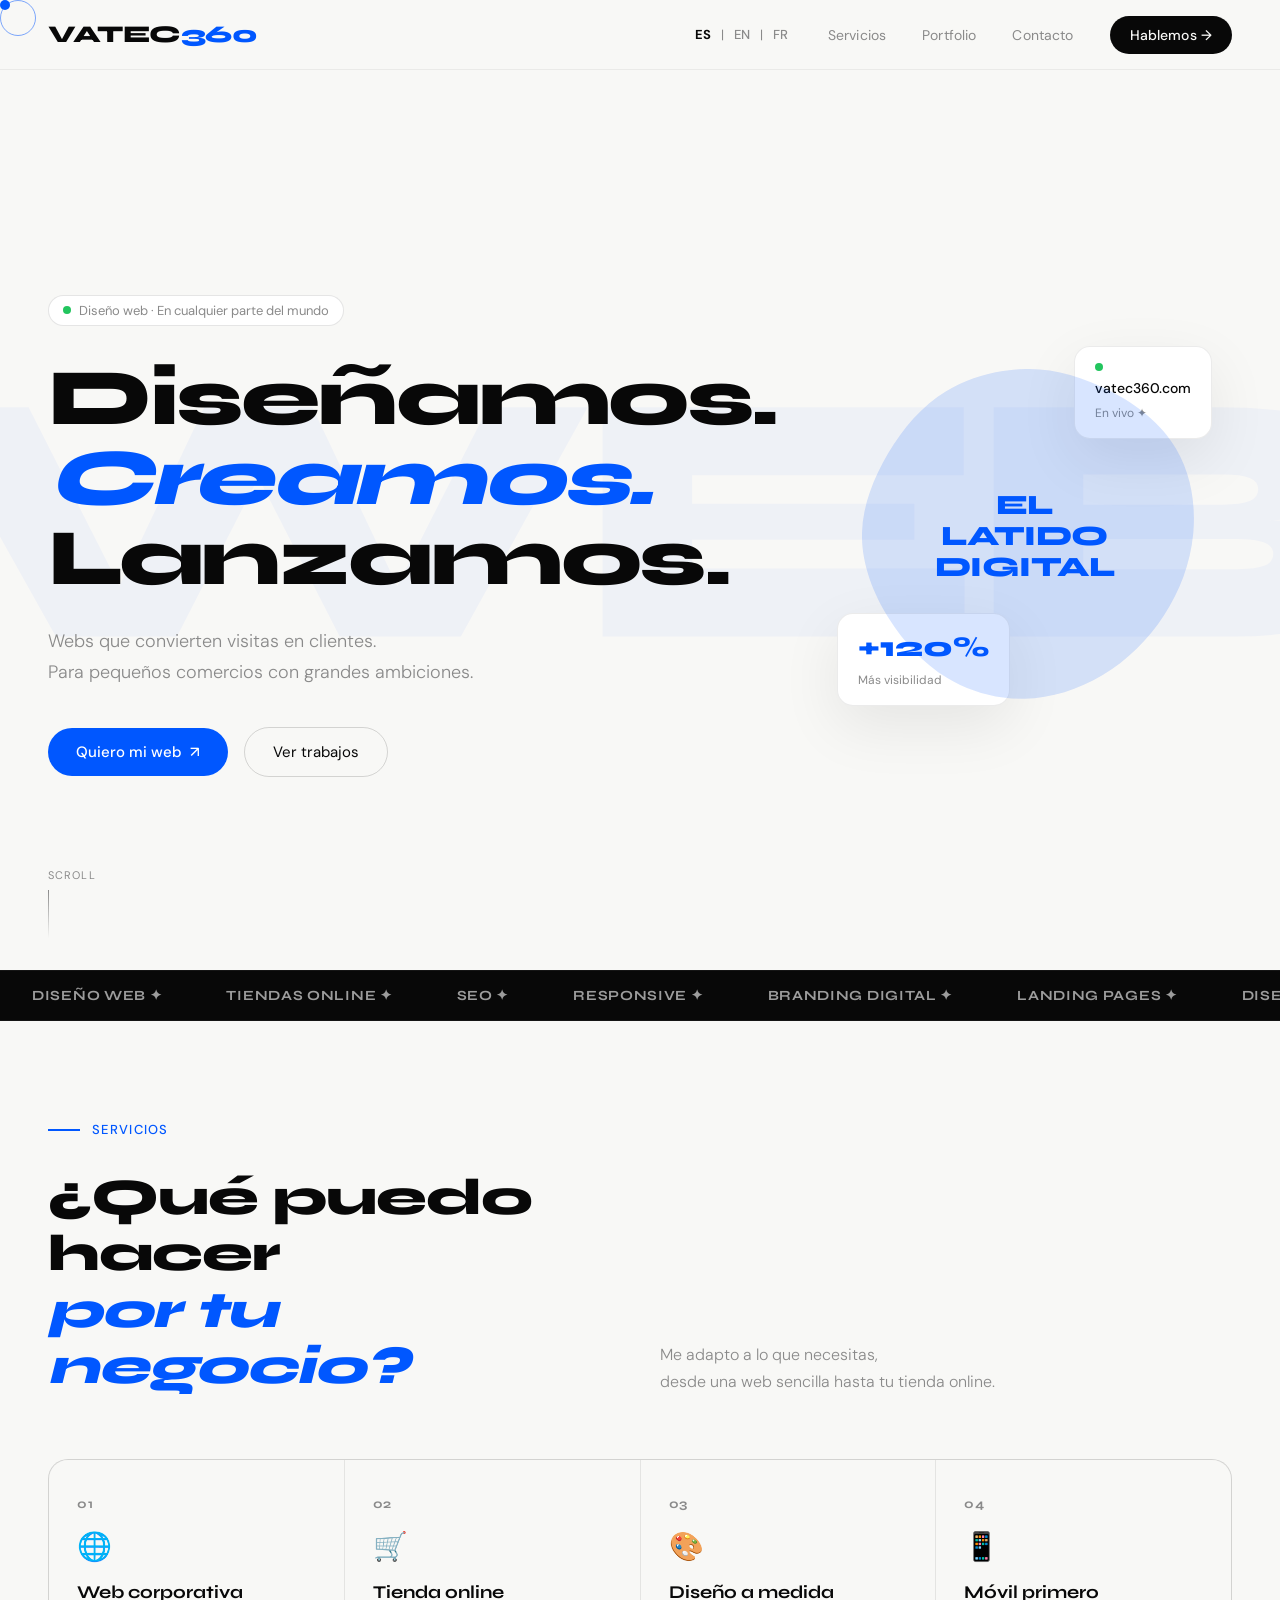
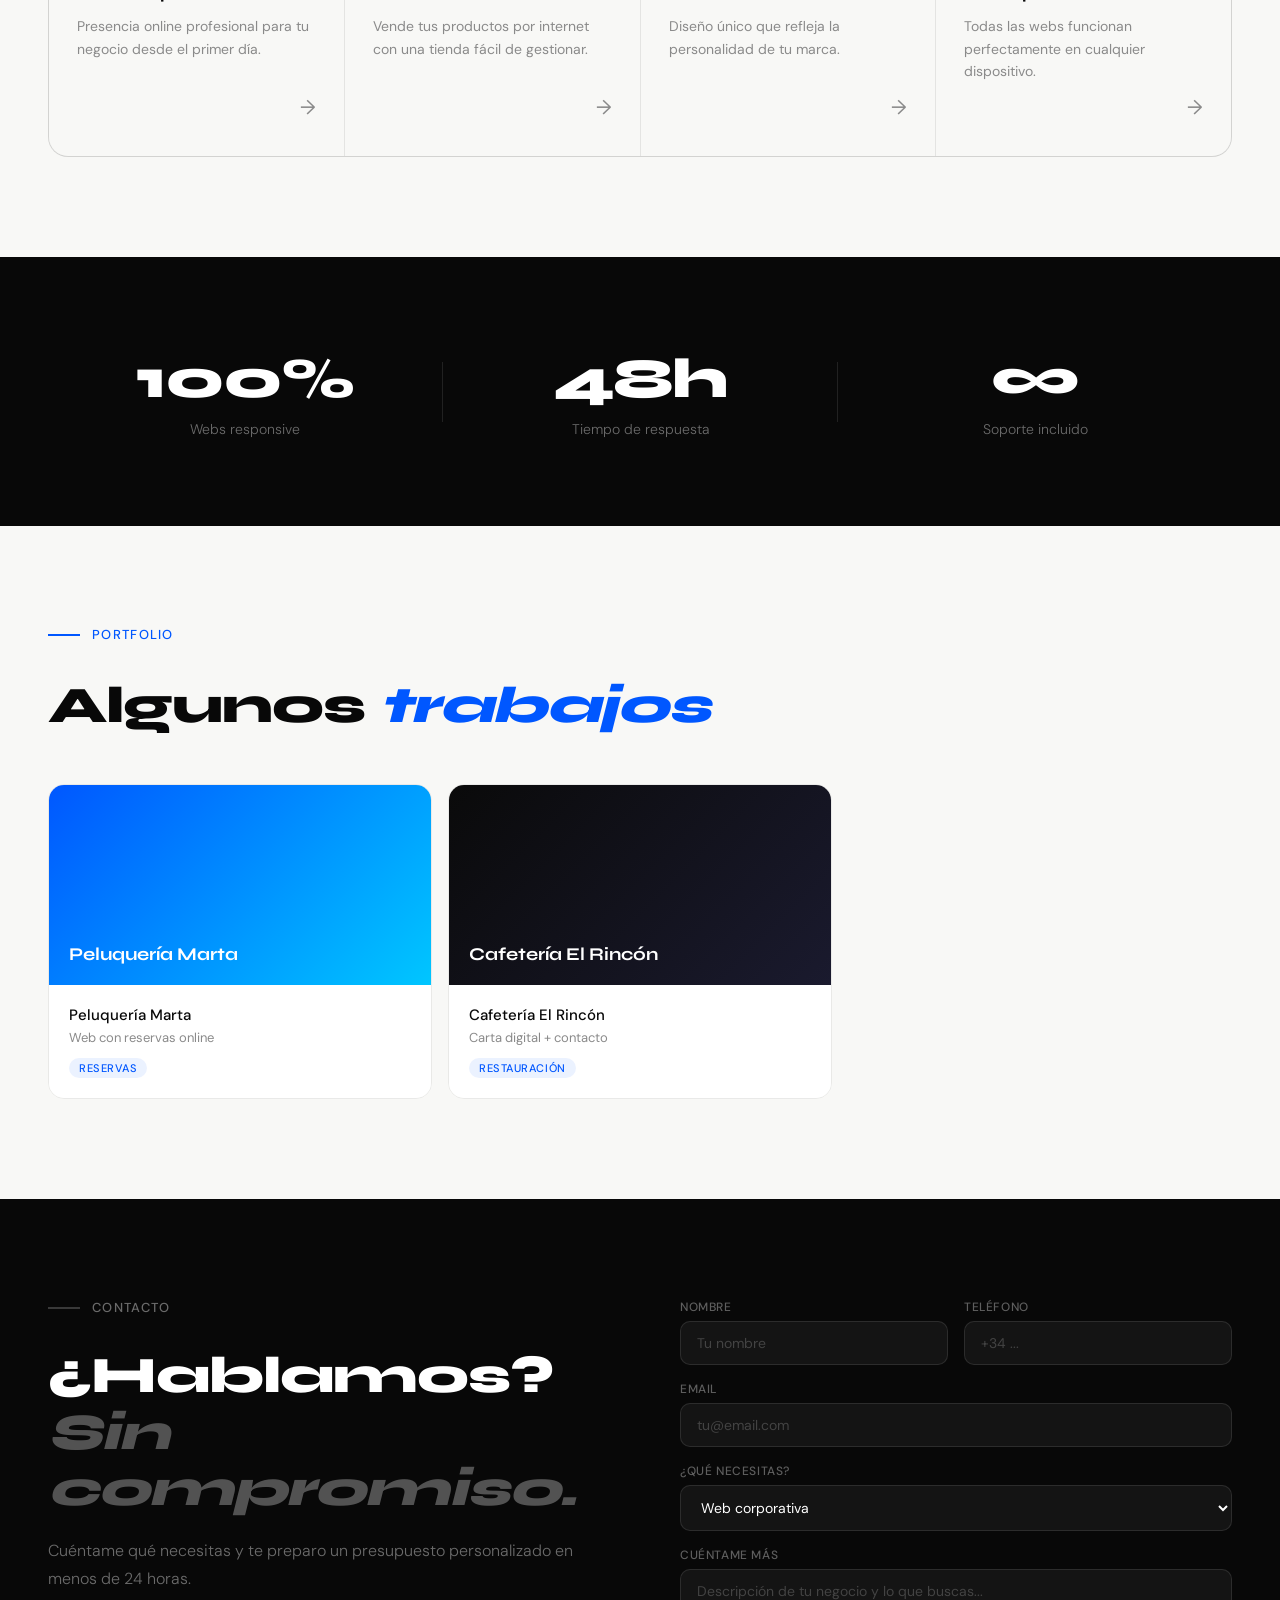
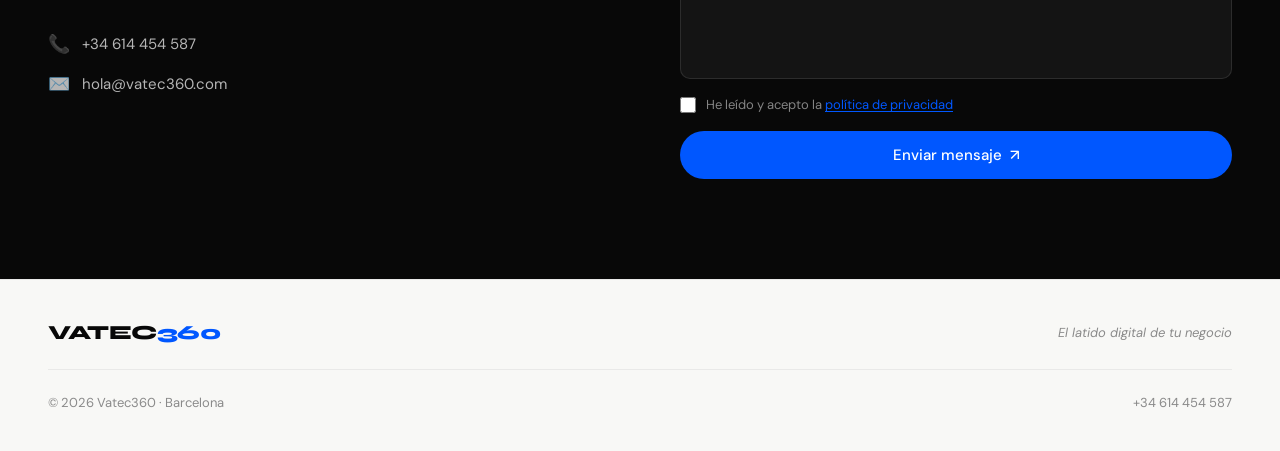
==== commit 3f5a9185: "cambios estructurales" ====
--- a/index.html
+++ b/index.html
@@ -1,9 +1,16 @@
 <!DOCTYPE html>
-<html lang="es">
+<html lang="es" id="html-root">
     <head>
         <meta charset="UTF-8">
         <meta name="viewport" content="width=device-width, initial-scale=1.0">
         <title>Vatec360 - Diseño web para pequeños comercios</title>
+        <meta name="description" content="Vatec360 diseña webs profesionales para pequeños comercios. Presencia online, tiendas online y diseño a medida desde el primer día.">
+        <meta property="og:title" content="Vatec360 — Diseño web para pequeños comercios">
+        <meta property="og:description" content="Webs que convierten visitas en clientes. Para pequeños comercios con grandes ambiciones.">
+        <meta property="og:type" content="website">
+        <meta property="og:url" content="https://vatec360.netlify.app">
+        <meta property="og:image" content="https://vatec360.netlify.app/og-image.png">
+        <link rel="icon" href="data:image/svg+xml,<svg xmlns='http://www.w3.org/2000/svg' viewBox='0 0 100 100'><rect width='100' height='100' rx='20' fill='%23080808'/><text y='.9em' font-size='72' font-family='sans-serif' font-weight='bold' fill='%230057FF' x='10'>V</text></svg>">
         <link rel="stylesheet" href="style.css">
         <link
             href="https://fonts.googleapis.com/css2?family=Syne:wght@400;700;800&family=DM+Sans:ital,wght@0,300;0,400;0,500;1,300&display=swap"
@@ -186,7 +193,7 @@
                     <div class="portfolio-info">
                         <strong>Peluquería Marta</strong>
                         <p>Web con reservas online</p>
-                        <span class="portfolio-tag">E-commerce</span>
+                        <span class="portfolio-tag">Reservas</span>
                     </div>
                 </div>
                 <div class="portfolio-item aparecer grande">
@@ -243,32 +250,38 @@
                         <div class="form-group">
                             <label>Nombre</label>
                             <input type="text" name="nombre"
-                                placeholder="Tu nombre" />
+                                placeholder="Tu nombre" required autocomplete="given-name" />
                         </div>
                         <div class="form-group">
                             <label>Teléfono</label>
-                            <input type="text" name="telefono"
-                                placeholder="+34 ..." />
+                            <input type="tel" name="telefono"
+                                placeholder="+34 ..." required autocomplete="tel" />
                         </div>
                     </div>
                     <div class="form-group">
                         <label>Email</label>
                         <input type="email" name="email"
-                            placeholder="tu@email.com" />
+                            placeholder="tu@email.com" required autocomplete="email" />
                     </div>
                     <div class="form-group">
                         <label>¿Qué necesitas?</label>
-                        <select name="servicio">
-                            <option>Web corporativa</option>
-                            <option>Tienda online</option>
-                            <option>Rediseño</option>
-                            <option>Otro</option>
+                        <select name="servicio" id="select-servicio">
+                            <option value="web-corporativa">Web corporativa</option>
+                            <option value="tienda-online">Tienda online</option>
+                            <option value="rediseno">Rediseño</option>
+                            <option value="otro">Otro</option>
                         </select>
                     </div>
                     <div class="form-group">
                         <label>Cuéntame más</label>
                         <textarea name="mensaje"
-                            placeholder="Descripción de tu negocio y lo que buscas..."></textarea>
+                            placeholder="Descripción de tu negocio y lo que buscas..." required></textarea>
+                    </div>
+                    <div class="form-group form-group-rgpd">
+                        <label class="rgpd-label">
+                            <input type="checkbox" name="rgpd" id="rgpd-check" required />
+                            <span id="rgpd-texto">He leído y acepto la <button type="button" class="link-privacidad" id="btn-privacidad">política de privacidad</button></span>
+                        </label>
                     </div>
                     <button type="submit" class="btn-main"
                         style="width:100%; justify-content:center;">Enviar
@@ -289,6 +302,22 @@
             </div>
         </footer>
 
+        <!-- MODAL POLÍTICA DE PRIVACIDAD -->
+        <div class="modal-overlay" id="modal-privacidad" role="dialog" aria-modal="true" aria-labelledby="modal-titulo">
+            <div class="modal-box">
+                <button class="modal-cerrar" id="modal-cerrar" aria-label="Cerrar">✕</button>
+                <h2 id="modal-titulo">Política de Privacidad</h2>
+                <div class="modal-content">
+                    <p><strong>Responsable:</strong> Vatec360 · hola@vatec360.com</p>
+                    <p><strong>Finalidad:</strong> Gestionar las consultas y solicitudes de presupuesto que nos envíes a través del formulario de contacto.</p>
+                    <p><strong>Legitimación:</strong> Consentimiento del interesado (art. 6.1.a RGPD).</p>
+                    <p><strong>Destinatarios:</strong> No se cederán datos a terceros salvo obligación legal. El formulario se gestiona a través de Netlify Forms, con servidores en la UE/EEE.</p>
+                    <p><strong>Derechos:</strong> Puedes ejercer tus derechos de acceso, rectificación, supresión, oposición, limitación y portabilidad escribiendo a hola@vatec360.com.</p>
+                    <p><strong>Conservación:</strong> Tus datos se conservarán mientras sean necesarios para atender tu consulta y no más de 2 años.</p>
+                </div>
+            </div>
+        </div>
+
         <script src="script.js"></script>
     </body>
-</html>+</html>
--- a/style.css
+++ b/style.css
@@ -1206,6 +1206,145 @@
     }
 }
 
+/* Ocultar cursor personalizado en dispositivos táctiles (tablets incluidas) */
+@media (hover: none) {
+    body {
+        cursor: auto;
+    }
+
+    .cursor,
+    .cursor-follower {
+        display: none;
+    }
+}
+
+/* ================================
+   RGPD CHECKBOX
+================================ */
+.form-group-rgpd {
+    flex-direction: row !important;
+    align-items: flex-start;
+    gap: 10px;
+}
+
+.rgpd-label {
+    display: flex;
+    align-items: flex-start;
+    gap: 10px;
+    cursor: pointer;
+    font-size: 13px !important;
+    color: rgba(255, 255, 255, 0.5) !important;
+    text-transform: none !important;
+    letter-spacing: 0 !important;
+    font-weight: 400 !important;
+    line-height: 1.5;
+}
+
+.rgpd-label input[type="checkbox"] {
+    width: 16px;
+    height: 16px;
+    flex-shrink: 0;
+    margin-top: 2px;
+    accent-color: var(--azul);
+    cursor: pointer;
+}
+
+.link-privacidad {
+    background: none;
+    border: none;
+    color: var(--azul);
+    font-size: inherit;
+    font-family: inherit;
+    cursor: pointer;
+    padding: 0;
+    text-decoration: underline;
+    text-underline-offset: 2px;
+}
+
+.link-privacidad:hover {
+    color: #4d8fff;
+}
+
+/* ================================
+   MODAL PRIVACIDAD
+================================ */
+.modal-overlay {
+    display: none;
+    position: fixed;
+    inset: 0;
+    background: rgba(0, 0, 0, 0.7);
+    z-index: 1000;
+    align-items: center;
+    justify-content: center;
+    padding: 24px;
+    backdrop-filter: blur(4px);
+}
+
+.modal-overlay.activo {
+    display: flex;
+}
+
+.modal-box {
+    background: #111;
+    border: 1px solid rgba(255, 255, 255, 0.1);
+    border-radius: 20px;
+    padding: 40px;
+    max-width: 560px;
+    width: 100%;
+    position: relative;
+    max-height: 80vh;
+    overflow-y: auto;
+}
+
+.modal-box h2 {
+    font-family: var(--font-display);
+    font-size: 24px;
+    font-weight: 800;
+    color: white;
+    margin-bottom: 24px;
+    letter-spacing: -0.02em;
+}
+
+.modal-content {
+    display: flex;
+    flex-direction: column;
+    gap: 16px;
+}
+
+.modal-content p {
+    font-size: 14px;
+    color: rgba(255, 255, 255, 0.5);
+    line-height: 1.7;
+}
+
+.modal-content strong {
+    color: rgba(255, 255, 255, 0.85);
+}
+
+.modal-cerrar {
+    position: absolute;
+    top: 16px;
+    right: 20px;
+    background: none;
+    border: none;
+    color: rgba(255, 255, 255, 0.4);
+    font-size: 18px;
+    cursor: pointer;
+    padding: 4px 8px;
+    line-height: 1;
+    transition: color 0.2s;
+}
+
+.modal-cerrar:hover {
+    color: white;
+}
+
+@media (max-width: 900px) {
+    .modal-box {
+        padding: 28px 20px;
+    }
+}
+
 @media (max-width: 480px) {
     .hero-title {
         font-size: clamp(26px, 10vw, 48px);
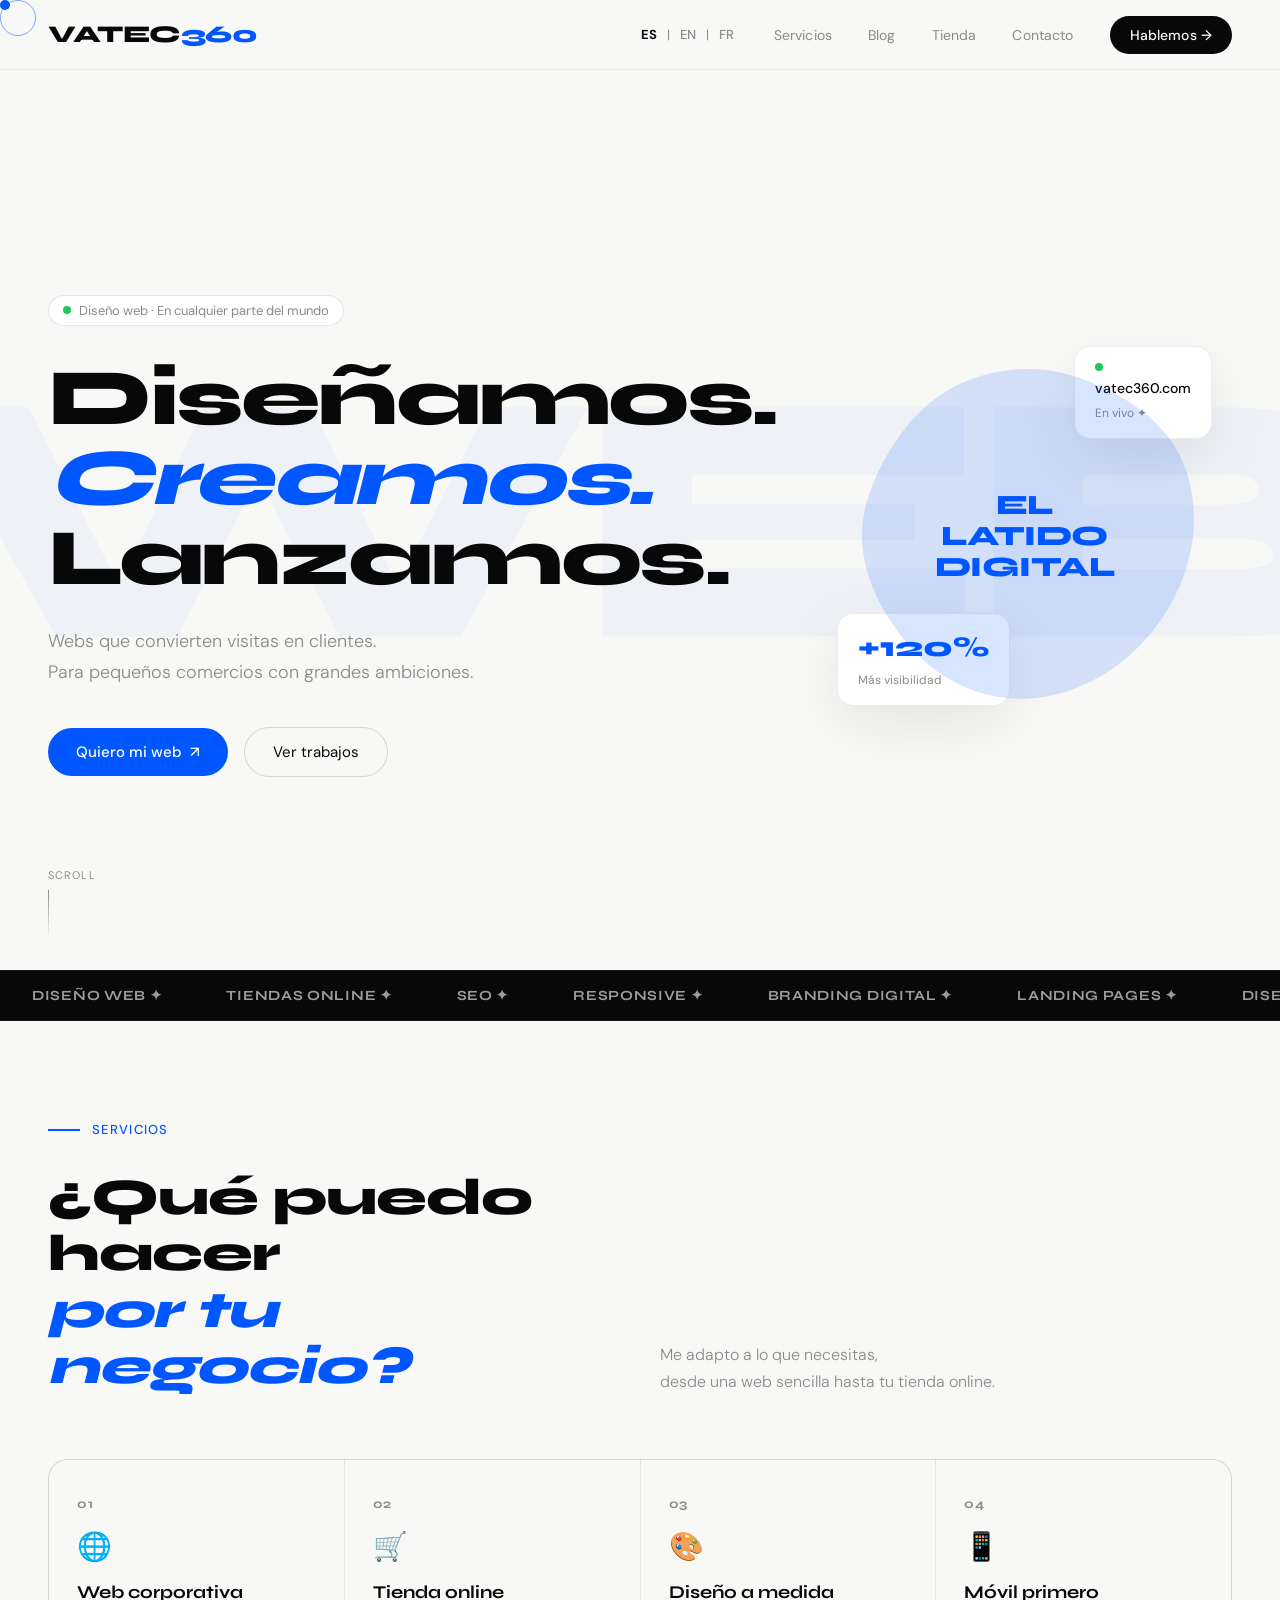
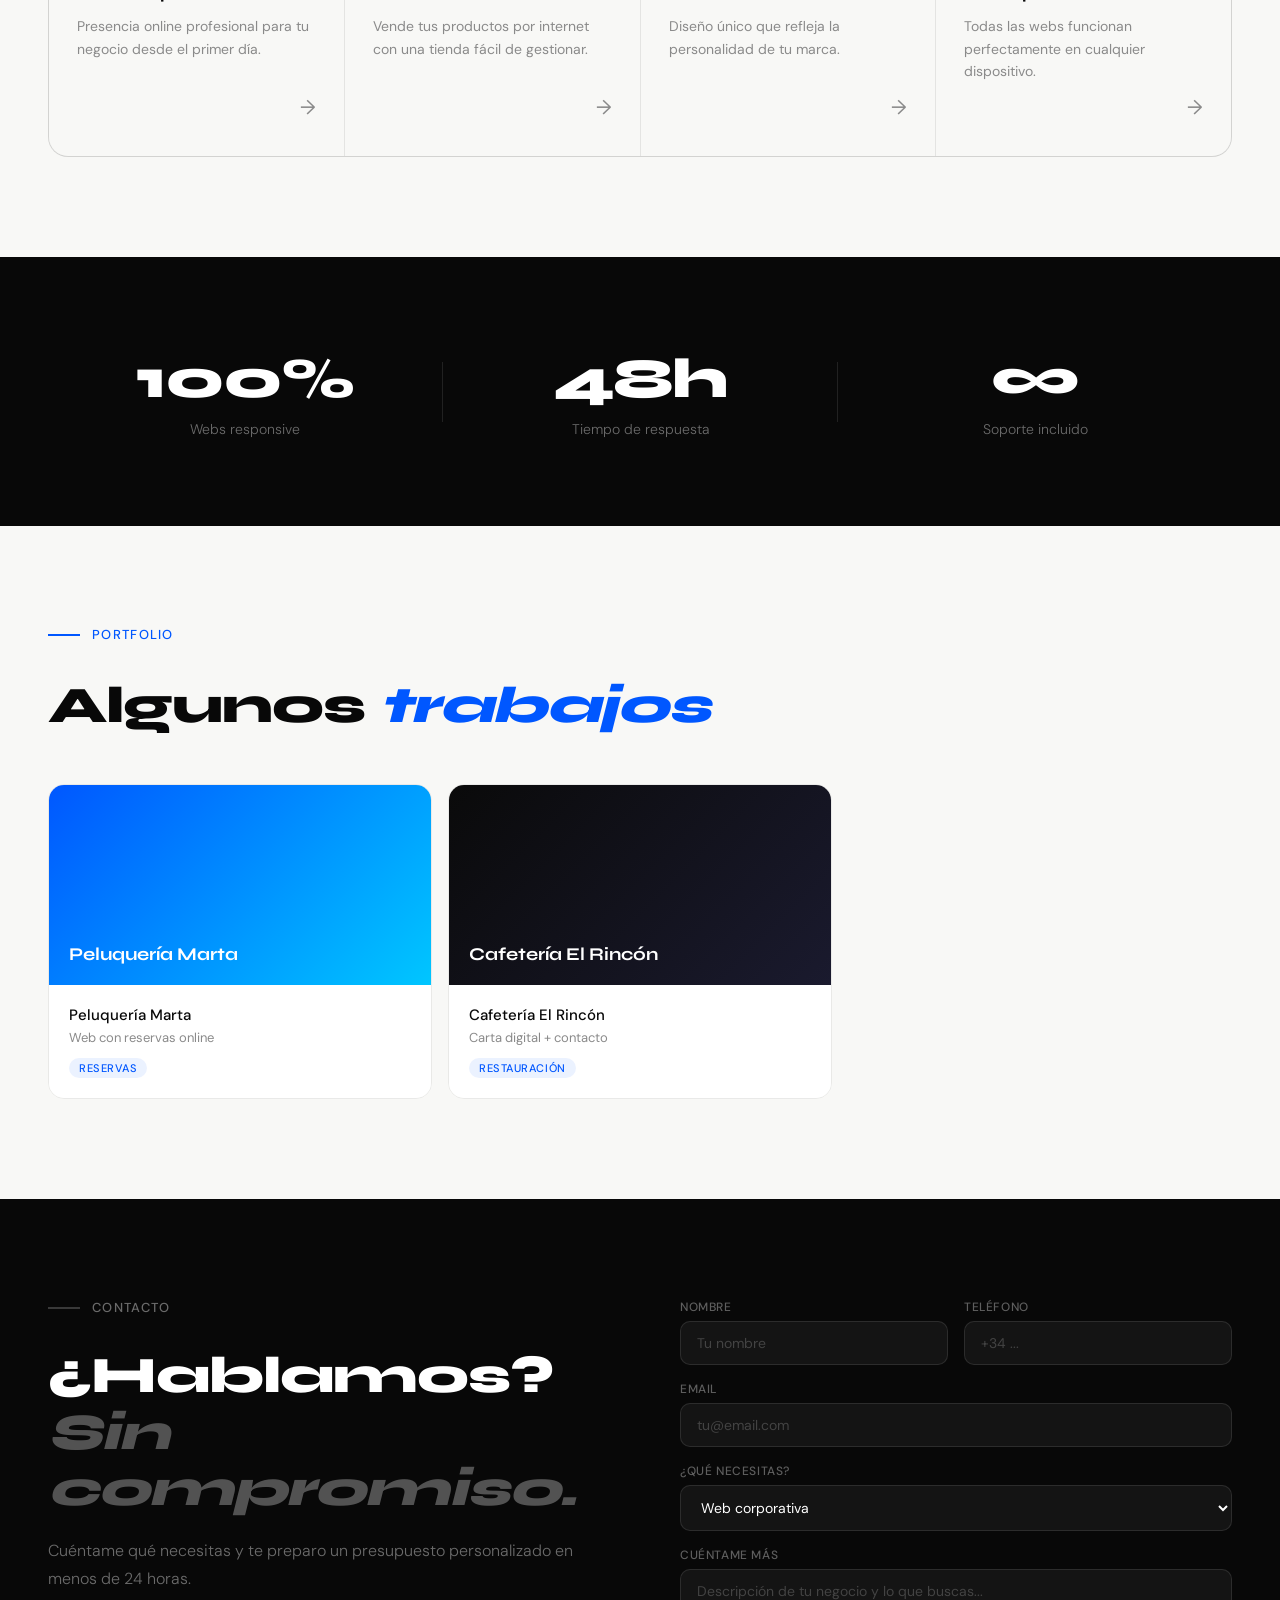
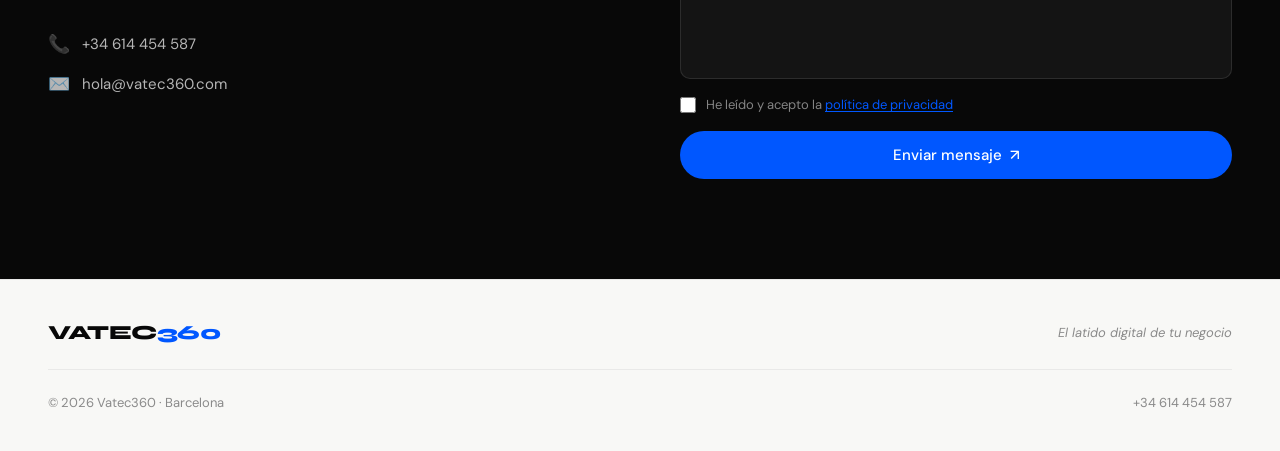
==== commit 3b967451: "blog sin token" ====
--- a/index.html
+++ b/index.html
@@ -4,13 +4,18 @@
         <meta charset="UTF-8">
         <meta name="viewport" content="width=device-width, initial-scale=1.0">
         <title>Vatec360 - Diseño web para pequeños comercios</title>
-        <meta name="description" content="Vatec360 diseña webs profesionales para pequeños comercios. Presencia online, tiendas online y diseño a medida desde el primer día.">
-        <meta property="og:title" content="Vatec360 — Diseño web para pequeños comercios">
-        <meta property="og:description" content="Webs que convierten visitas en clientes. Para pequeños comercios con grandes ambiciones.">
+        <meta name="description"
+            content="Vatec360 diseña webs profesionales para pequeños comercios. Presencia online, tiendas online y diseño a medida desde el primer día.">
+        <meta property="og:title"
+            content="Vatec360 — Diseño web para pequeños comercios">
+        <meta property="og:description"
+            content="Webs que convierten visitas en clientes. Para pequeños comercios con grandes ambiciones.">
         <meta property="og:type" content="website">
         <meta property="og:url" content="https://vatec360.netlify.app">
-        <meta property="og:image" content="https://vatec360.netlify.app/og-image.png">
-        <link rel="icon" href="data:image/svg+xml,<svg xmlns='http://www.w3.org/2000/svg' viewBox='0 0 100 100'><rect width='100' height='100' rx='20' fill='%23080808'/><text y='.9em' font-size='72' font-family='sans-serif' font-weight='bold' fill='%230057FF' x='10'>V</text></svg>">
+        <meta property="og:image"
+            content="https://vatec360.netlify.app/og-image.png">
+        <link rel="icon"
+            href="data:image/svg+xml,<svg xmlns='http://www.w3.org/2000/svg' viewBox='0 0 100 100'><rect width='100' height='100' rx='20' fill='%23080808'/><text y='.9em' font-size='72' font-family='sans-serif' font-weight='bold' fill='%230057FF' x='10'>V</text></svg>">
         <link rel="stylesheet" href="style.css">
         <link
             href="https://fonts.googleapis.com/css2?family=Syne:wght@400;700;800&family=DM+Sans:ital,wght@0,300;0,400;0,500;1,300&display=swap"
@@ -40,7 +45,8 @@
                     <button class="lang-btn" data-lang="fr">FR</button>
                 </li>
                 <li><a href="#servicios">Servicios</a></li>
-                <li><a href="#portfolio">Portfolio</a></li>
+                <li><a href="blog/">Blog</a></li>
+                <li><a href="tienda/">Tienda</a></li>
                 <li><a href="#contacto">Contacto</a></li>
                 <li><a href="#contacto" class="nav-cta">Hablemos →</a></li>
             </ul>
@@ -250,23 +256,27 @@
                         <div class="form-group">
                             <label>Nombre</label>
                             <input type="text" name="nombre"
-                                placeholder="Tu nombre" required autocomplete="given-name" />
+                                placeholder="Tu nombre" required
+                                autocomplete="given-name" />
                         </div>
                         <div class="form-group">
                             <label>Teléfono</label>
                             <input type="tel" name="telefono"
-                                placeholder="+34 ..." required autocomplete="tel" />
+                                placeholder="+34 ..." required
+                                autocomplete="tel" />
                         </div>
                     </div>
                     <div class="form-group">
                         <label>Email</label>
                         <input type="email" name="email"
-                            placeholder="tu@email.com" required autocomplete="email" />
+                            placeholder="tu@email.com" required
+                            autocomplete="email" />
                     </div>
                     <div class="form-group">
                         <label>¿Qué necesitas?</label>
                         <select name="servicio" id="select-servicio">
-                            <option value="web-corporativa">Web corporativa</option>
+                            <option value="web-corporativa">Web
+                                corporativa</option>
                             <option value="tienda-online">Tienda online</option>
                             <option value="rediseno">Rediseño</option>
                             <option value="otro">Otro</option>
@@ -275,12 +285,17 @@
                     <div class="form-group">
                         <label>Cuéntame más</label>
                         <textarea name="mensaje"
-                            placeholder="Descripción de tu negocio y lo que buscas..." required></textarea>
+                            placeholder="Descripción de tu negocio y lo que buscas..."
+                            required></textarea>
                     </div>
                     <div class="form-group form-group-rgpd">
                         <label class="rgpd-label">
-                            <input type="checkbox" name="rgpd" id="rgpd-check" required />
-                            <span id="rgpd-texto">He leído y acepto la <button type="button" class="link-privacidad" id="btn-privacidad">política de privacidad</button></span>
+                            <input type="checkbox" name="rgpd" id="rgpd-check"
+                                required />
+                            <span id="rgpd-texto">He leído y acepto la <button
+                                    type="button" class="link-privacidad"
+                                    id="btn-privacidad">política de
+                                    privacidad</button></span>
                         </label>
                     </div>
                     <button type="submit" class="btn-main"
@@ -303,17 +318,30 @@
         </footer>
 
         <!-- MODAL POLÍTICA DE PRIVACIDAD -->
-        <div class="modal-overlay" id="modal-privacidad" role="dialog" aria-modal="true" aria-labelledby="modal-titulo">
+        <div class="modal-overlay" id="modal-privacidad" role="dialog"
+            aria-modal="true" aria-labelledby="modal-titulo">
             <div class="modal-box">
-                <button class="modal-cerrar" id="modal-cerrar" aria-label="Cerrar">✕</button>
+                <button class="modal-cerrar" id="modal-cerrar"
+                    aria-label="Cerrar">✕</button>
                 <h2 id="modal-titulo">Política de Privacidad</h2>
                 <div class="modal-content">
-                    <p><strong>Responsable:</strong> Vatec360 · hola@vatec360.com</p>
-                    <p><strong>Finalidad:</strong> Gestionar las consultas y solicitudes de presupuesto que nos envíes a través del formulario de contacto.</p>
-                    <p><strong>Legitimación:</strong> Consentimiento del interesado (art. 6.1.a RGPD).</p>
-                    <p><strong>Destinatarios:</strong> No se cederán datos a terceros salvo obligación legal. El formulario se gestiona a través de Netlify Forms, con servidores en la UE/EEE.</p>
-                    <p><strong>Derechos:</strong> Puedes ejercer tus derechos de acceso, rectificación, supresión, oposición, limitación y portabilidad escribiendo a hola@vatec360.com.</p>
-                    <p><strong>Conservación:</strong> Tus datos se conservarán mientras sean necesarios para atender tu consulta y no más de 2 años.</p>
+                    <p><strong>Responsable:</strong> Vatec360 ·
+                        hola@vatec360.com</p>
+                    <p><strong>Finalidad:</strong> Gestionar las consultas y
+                        solicitudes de presupuesto que nos envíes a través del
+                        formulario de contacto.</p>
+                    <p><strong>Legitimación:</strong> Consentimiento del
+                        interesado (art. 6.1.a RGPD).</p>
+                    <p><strong>Destinatarios:</strong> No se cederán datos a
+                        terceros salvo obligación legal. El formulario se
+                        gestiona a través de Netlify Forms, con servidores en la
+                        UE/EEE.</p>
+                    <p><strong>Derechos:</strong> Puedes ejercer tus derechos de
+                        acceso, rectificación, supresión, oposición, limitación
+                        y portabilidad escribiendo a hola@vatec360.com.</p>
+                    <p><strong>Conservación:</strong> Tus datos se conservarán
+                        mientras sean necesarios para atender tu consulta y no
+                        más de 2 años.</p>
                 </div>
             </div>
         </div>
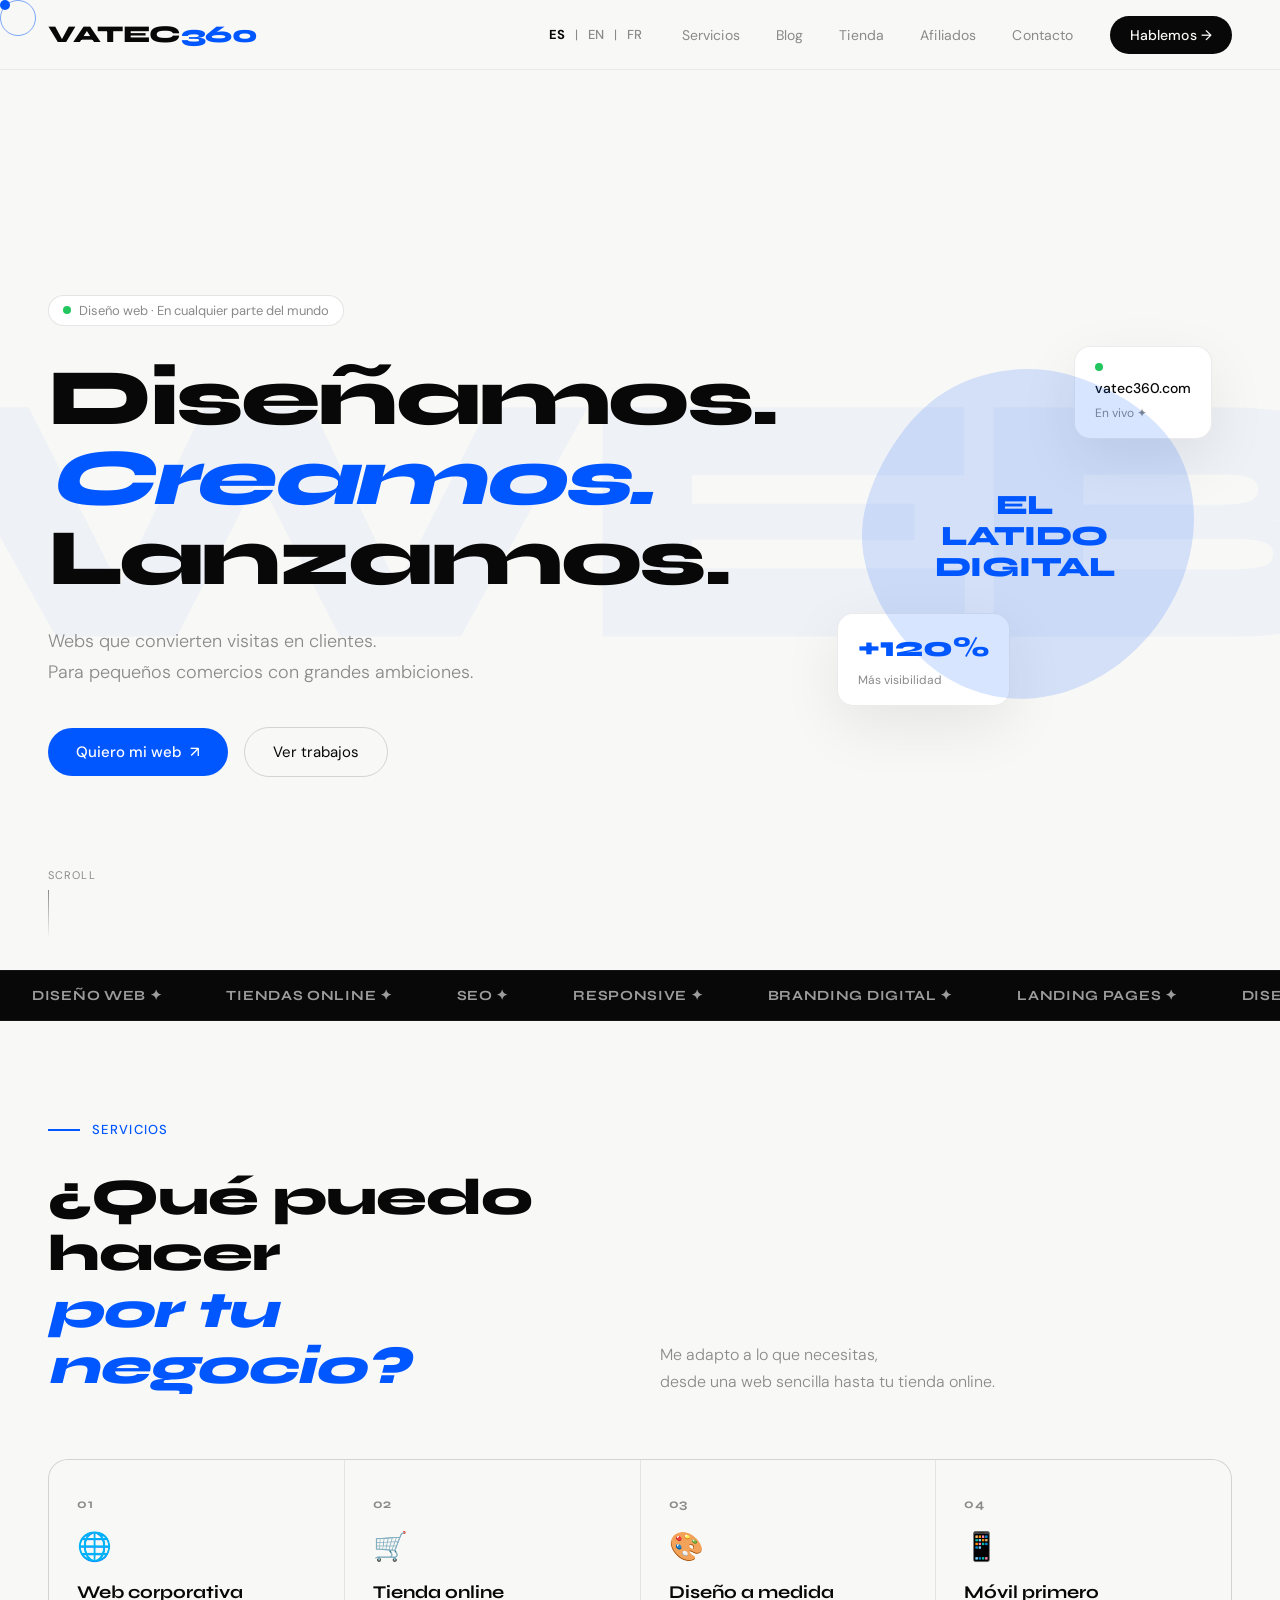
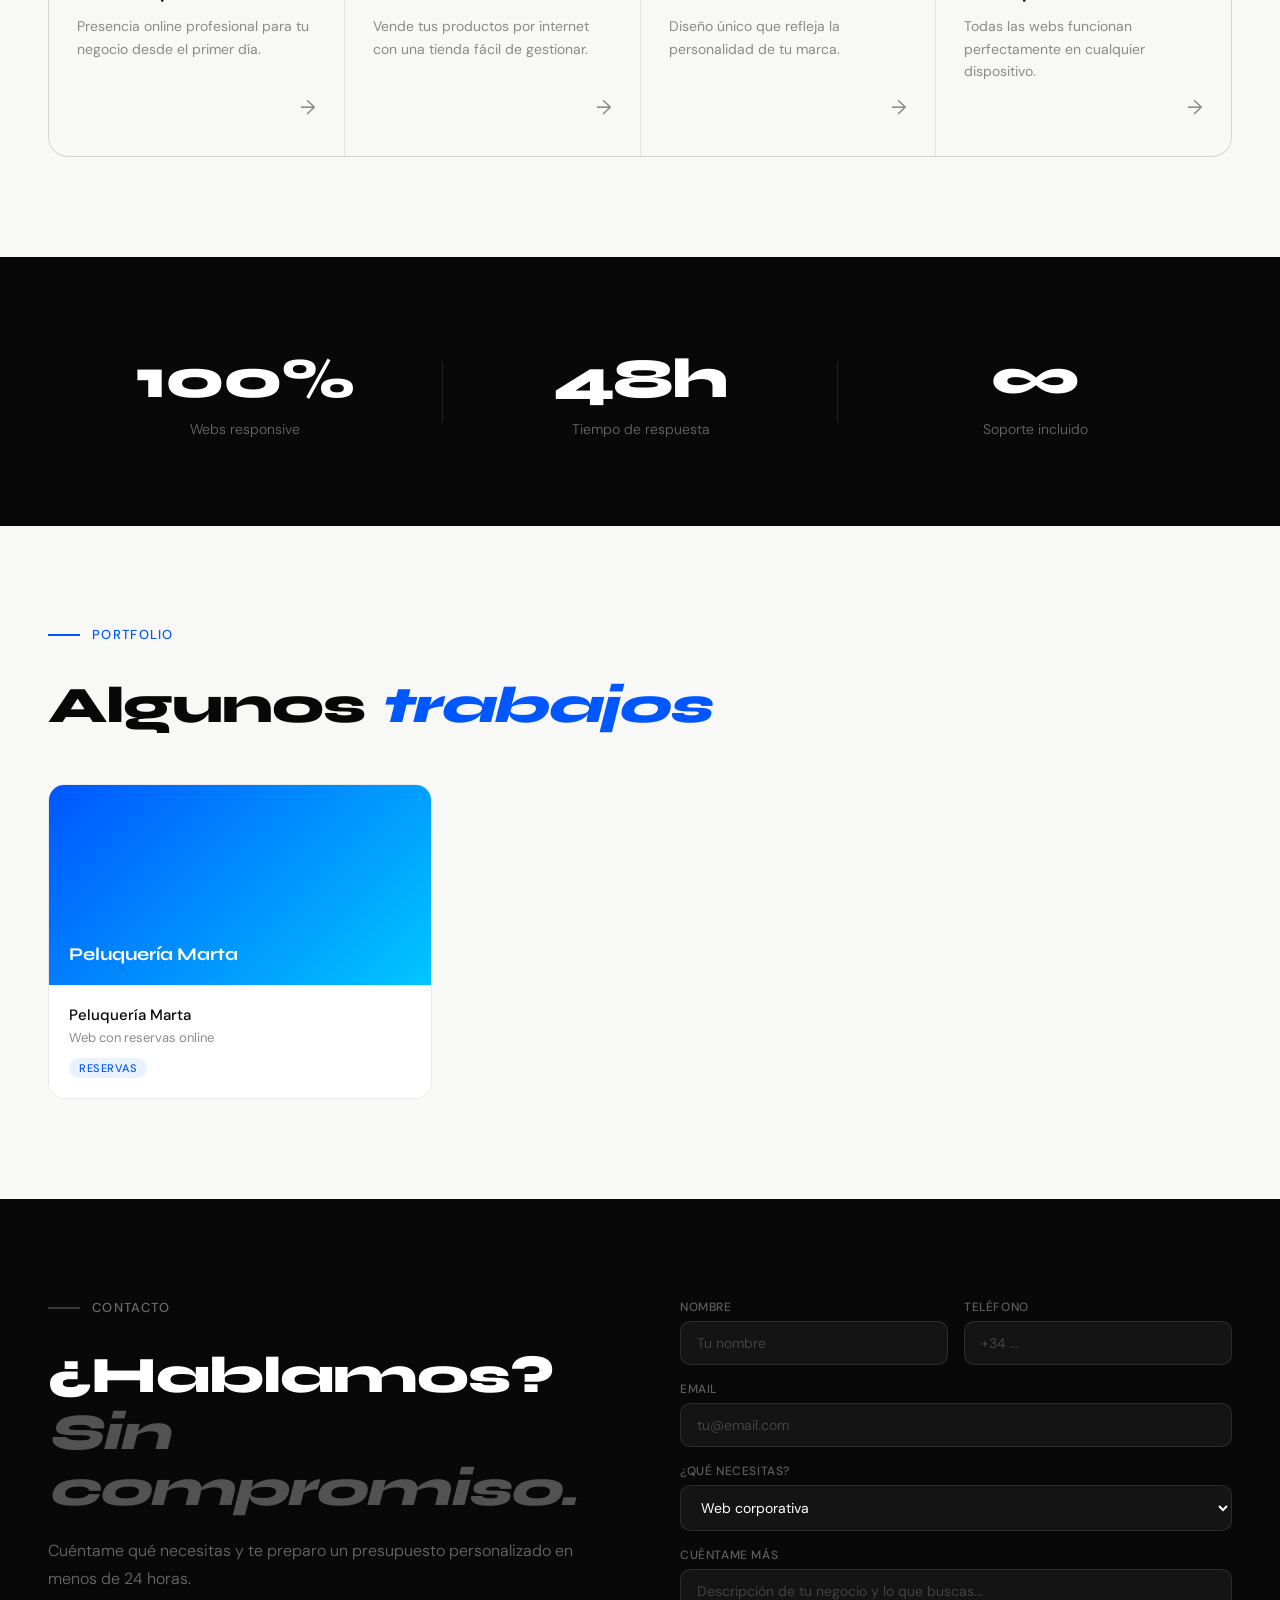
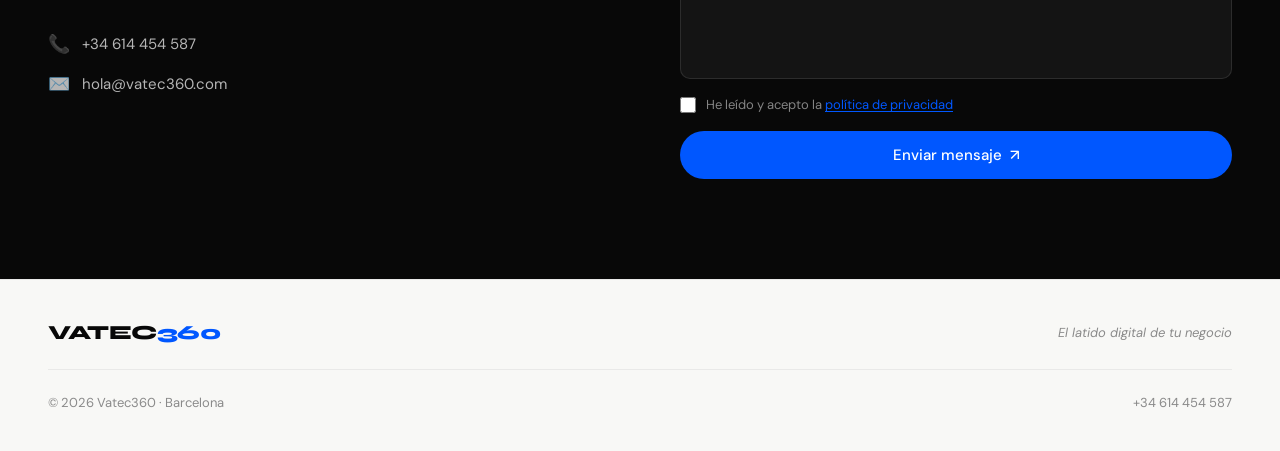
==== commit 07a793c5: "afiliados y tienda ok" ====
--- a/index.html
+++ b/index.html
@@ -47,6 +47,7 @@
                 <li><a href="#servicios">Servicios</a></li>
                 <li><a href="blog/">Blog</a></li>
                 <li><a href="tienda/">Tienda</a></li>
+                <li><a href="afiliados/">Afiliados</a></li>
                 <li><a href="#contacto">Contacto</a></li>
                 <li><a href="#contacto" class="nav-cta">Hablemos →</a></li>
             </ul>
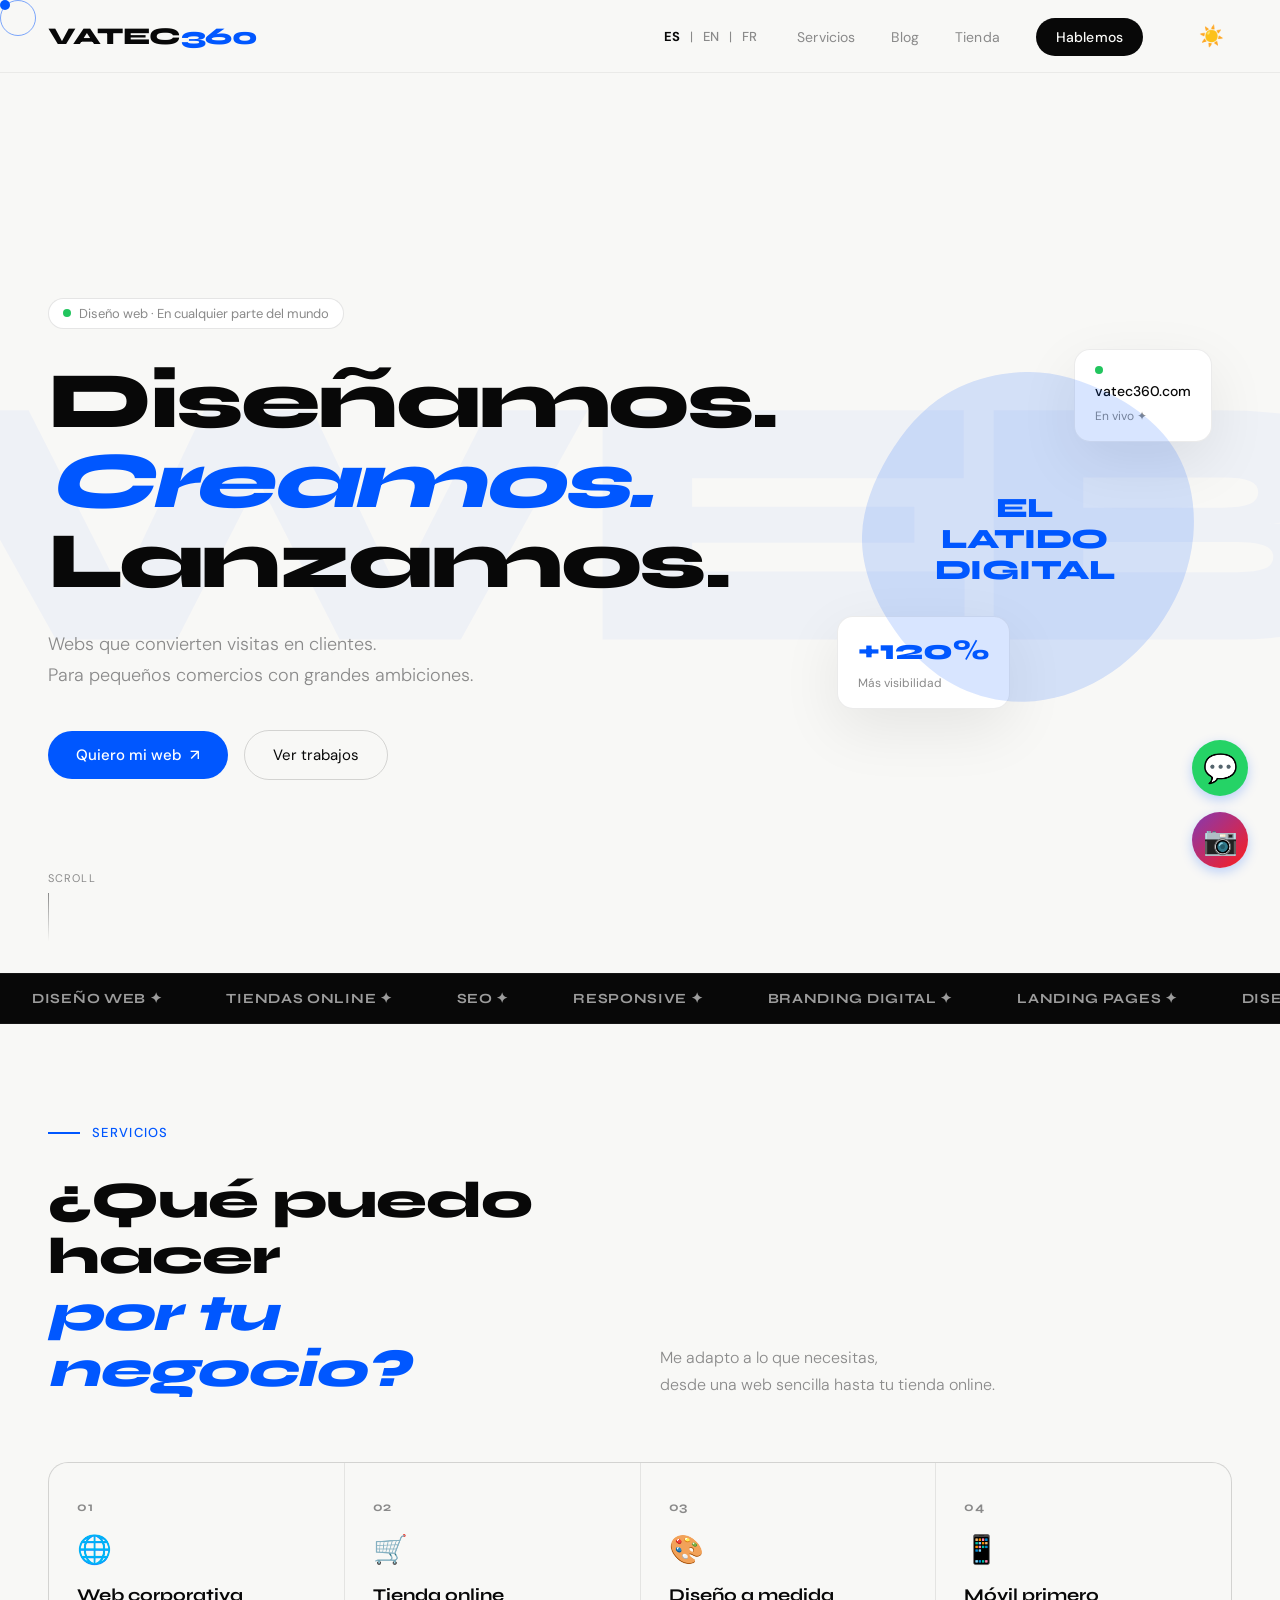
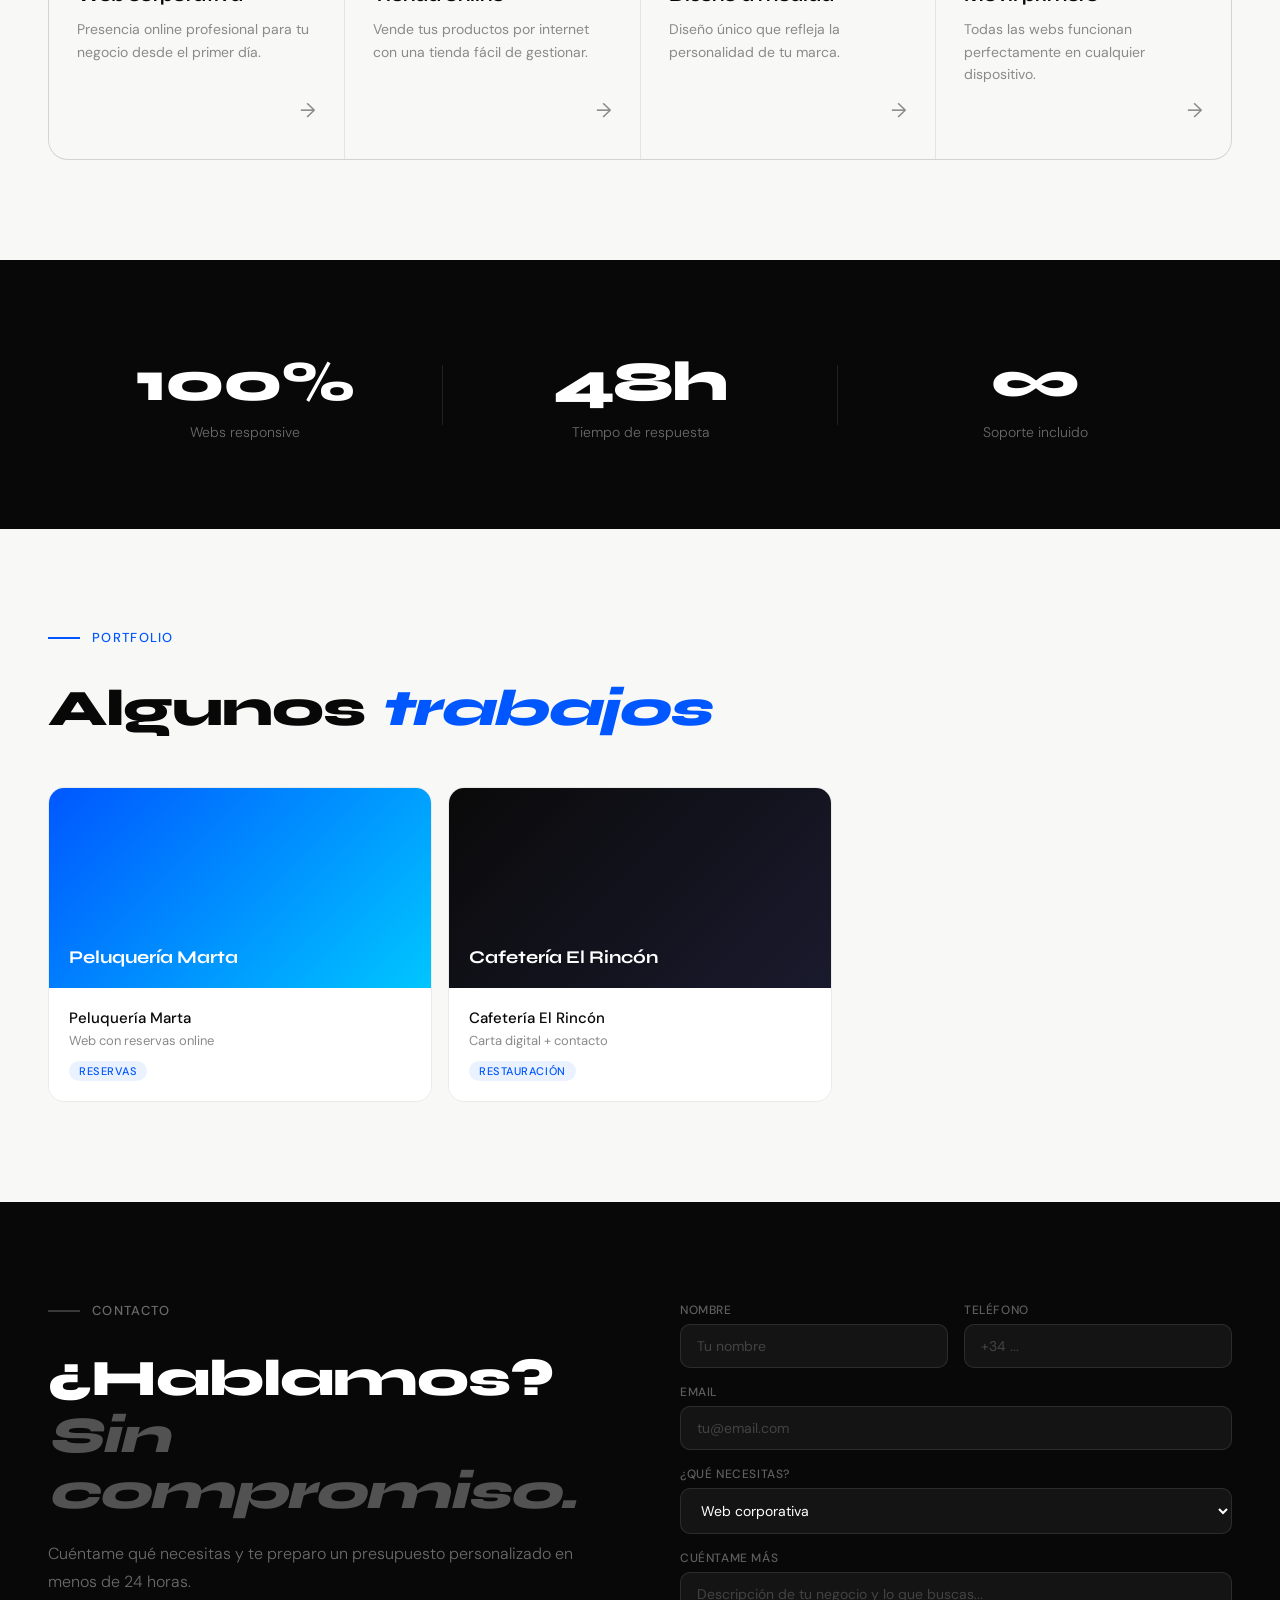
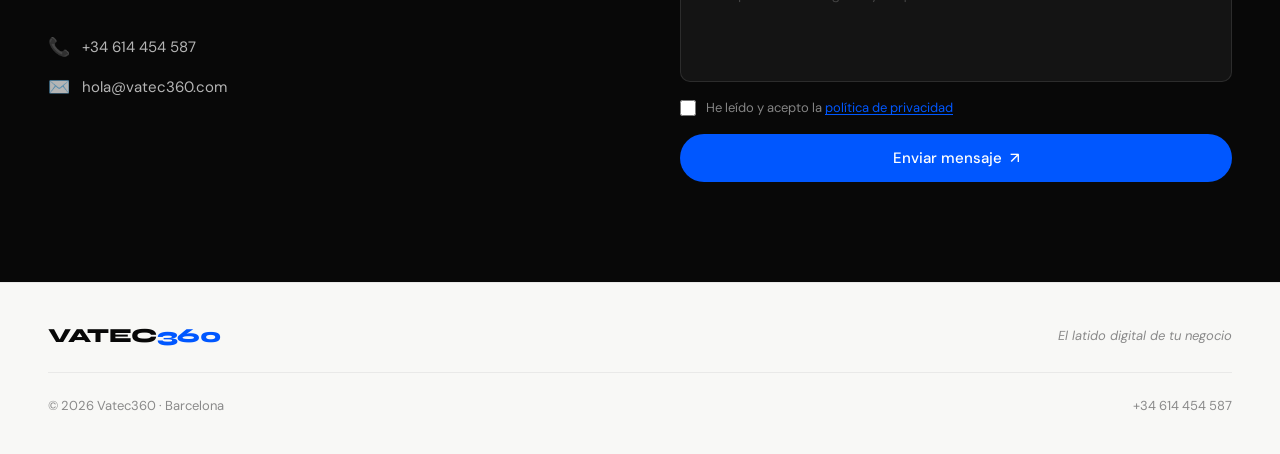
==== commit 2d688b14: "FASE 1 y 2: Mejoras principales a Vatec360 - Eliminar sección de afiliados del navbar en todas las p" ====
--- a/index.html
+++ b/index.html
@@ -47,9 +47,7 @@
                 <li><a href="#servicios">Servicios</a></li>
                 <li><a href="blog/">Blog</a></li>
                 <li><a href="tienda/">Tienda</a></li>
-                <li><a href="afiliados/">Afiliados</a></li>
-                <li><a href="#contacto">Contacto</a></li>
-                <li><a href="#contacto" class="nav-cta">Hablemos →</a></li>
+                <li><a href="#contacto" class="nav-cta">Hablemos</a></li>
             </ul>
         </nav>
 
@@ -216,13 +214,13 @@
                 </div>
                 <div class="portfolio-item aparecer">
                     <div class="portfolio-img"
-                        style="background: linear-gradient(135deg, #533ab7, #9b59b6);">
-                        <span class="portfolio-label">Fontanería Sánchez</span>
+                        style="background: linear-gradient(135deg, #FF6B35, #FF8C42);">
+                        <span class="portfolio-label">Salvaje</span>
                     </div>
                     <div class="portfolio-info">
-                        <strong>Fontanería Sánchez</strong>
-                        <p>Web corporativa</p>
-                        <span class="portfolio-tag">Servicios</span>
+                        <strong>Salvaje</strong>
+                        <p>Diseño moderno y dinámico</p>
+                        <span class="portfolio-tag">Web Startup</span>
                     </div>
                 </div>
             </div>
@@ -347,6 +345,8 @@
             </div>
         </div>
 
+        <script src="js/tema.js"></script>
+        <script src="js/floating-bubbles.js"></script>
         <script src="script.js"></script>
     </body>
 </html>
--- a/style.css
+++ b/style.css
@@ -10,6 +10,21 @@
     --gris-claro: #f0f0ee;
     --font-display: 'Syne', sans-serif;
     --font-body: 'DM Sans', sans-serif;
+
+    /* Colores dinámicos para tema */
+    --bg-primary: #F8F8F6;
+    --bg-secondary: #f0f0ee;
+    --text-primary: #080808;
+    --text-secondary: #8a8a8a;
+    --border-color: rgba(0, 0, 0, 0.06);
+}
+
+html.dark-mode {
+    --bg-primary: #0a0a0a;
+    --bg-secondary: #1a1a2e;
+    --text-primary: #F8F8F6;
+    --text-secondary: #a0a0a0;
+    --border-color: rgba(255, 255, 255, 0.1);
 }
 
 * {
@@ -24,10 +39,11 @@
 
 body {
     font-family: var(--font-body);
-    background: var(--blanco);
-    color: var(--negro);
+    background: var(--bg-primary);
+    color: var(--text-primary);
     overflow-x: hidden;
     cursor: none;
+    transition: background 0.3s, color 0.3s;
 }
 
 /* ================================
@@ -74,7 +90,12 @@
     background: rgba(248, 248, 246, 0.92);
     backdrop-filter: blur(12px);
     border-bottom: 1px solid rgba(0, 0, 0, 0.06);
-    transition: padding 0.3s;
+    transition: padding 0.3s, background 0.3s, border-color 0.3s;
+}
+
+html.dark-mode .navbar {
+    background: rgba(10, 10, 10, 0.92);
+    border-bottom-color: rgba(255, 255, 255, 0.1);
 }
 
 .navbar.scrolled {
@@ -86,7 +107,7 @@
     font-size: 24px;
     font-weight: 800;
     letter-spacing: -0.5px;
-    color: var(--negro);
+    color: var(--text-primary);
 }
 
 .logo span {
@@ -125,6 +146,35 @@
 
 .nav-cta:hover {
     background: var(--azul) !important;
+}
+
+/* ================================
+   TEMA TOGGLE
+================================ */
+.tema-toggle-item {
+    margin-left: 12px;
+}
+
+.tema-toggle {
+    background: none;
+    border: none;
+    font-size: 20px;
+    cursor: pointer;
+    padding: 4px 8px;
+    border-radius: 6px;
+    transition: background 0.2s, transform 0.2s;
+    display: flex;
+    align-items: center;
+    justify-content: center;
+}
+
+.tema-toggle:hover {
+    background: rgba(0, 87, 255, 0.1);
+    transform: scale(1.1);
+}
+
+html.dark-mode .tema-toggle:hover {
+    background: rgba(255, 255, 255, 0.1);
 }
 
 .menu-btn {
@@ -1366,4 +1416,65 @@
     .hero-bg-text {
         display: none;
     }
+
+    .floating-bubbles {
+        gap: 12px;
+    }
+
+    .floating-bubble {
+        width: 48px;
+        height: 48px;
+        font-size: 22px;
+    }
+}
+
+/* ================================
+   FLOATING BUBBLES
+================================ */
+.floating-bubbles {
+    position: fixed;
+    bottom: 32px;
+    right: 32px;
+    display: flex;
+    flex-direction: column;
+    gap: 16px;
+    z-index: 999;
+}
+
+.floating-bubble {
+    width: 56px;
+    height: 56px;
+    border-radius: 50%;
+    display: flex;
+    align-items: center;
+    justify-content: center;
+    font-size: 28px;
+    text-decoration: none;
+    transition: transform 0.3s, box-shadow 0.3s;
+    box-shadow: 0 4px 12px rgba(0, 87, 255, 0.25);
+}
+
+.floating-bubble:hover {
+    transform: scale(1.15);
+    box-shadow: 0 6px 20px rgba(0, 87, 255, 0.4);
+}
+
+.floating-bubble.whatsapp {
+    background: #25D366;
+}
+
+.floating-bubble.whatsapp:hover {
+    box-shadow: 0 6px 20px rgba(37, 211, 102, 0.4);
+}
+
+.floating-bubble.instagram {
+    background: linear-gradient(135deg, #833AB4, #FD1D1D);
+}
+
+.floating-bubble.instagram:hover {
+    box-shadow: 0 6px 20px rgba(253, 29, 29, 0.4);
+}
+
+html.dark-mode .floating-bubble {
+    box-shadow: 0 4px 12px rgba(255, 255, 255, 0.15);
 }
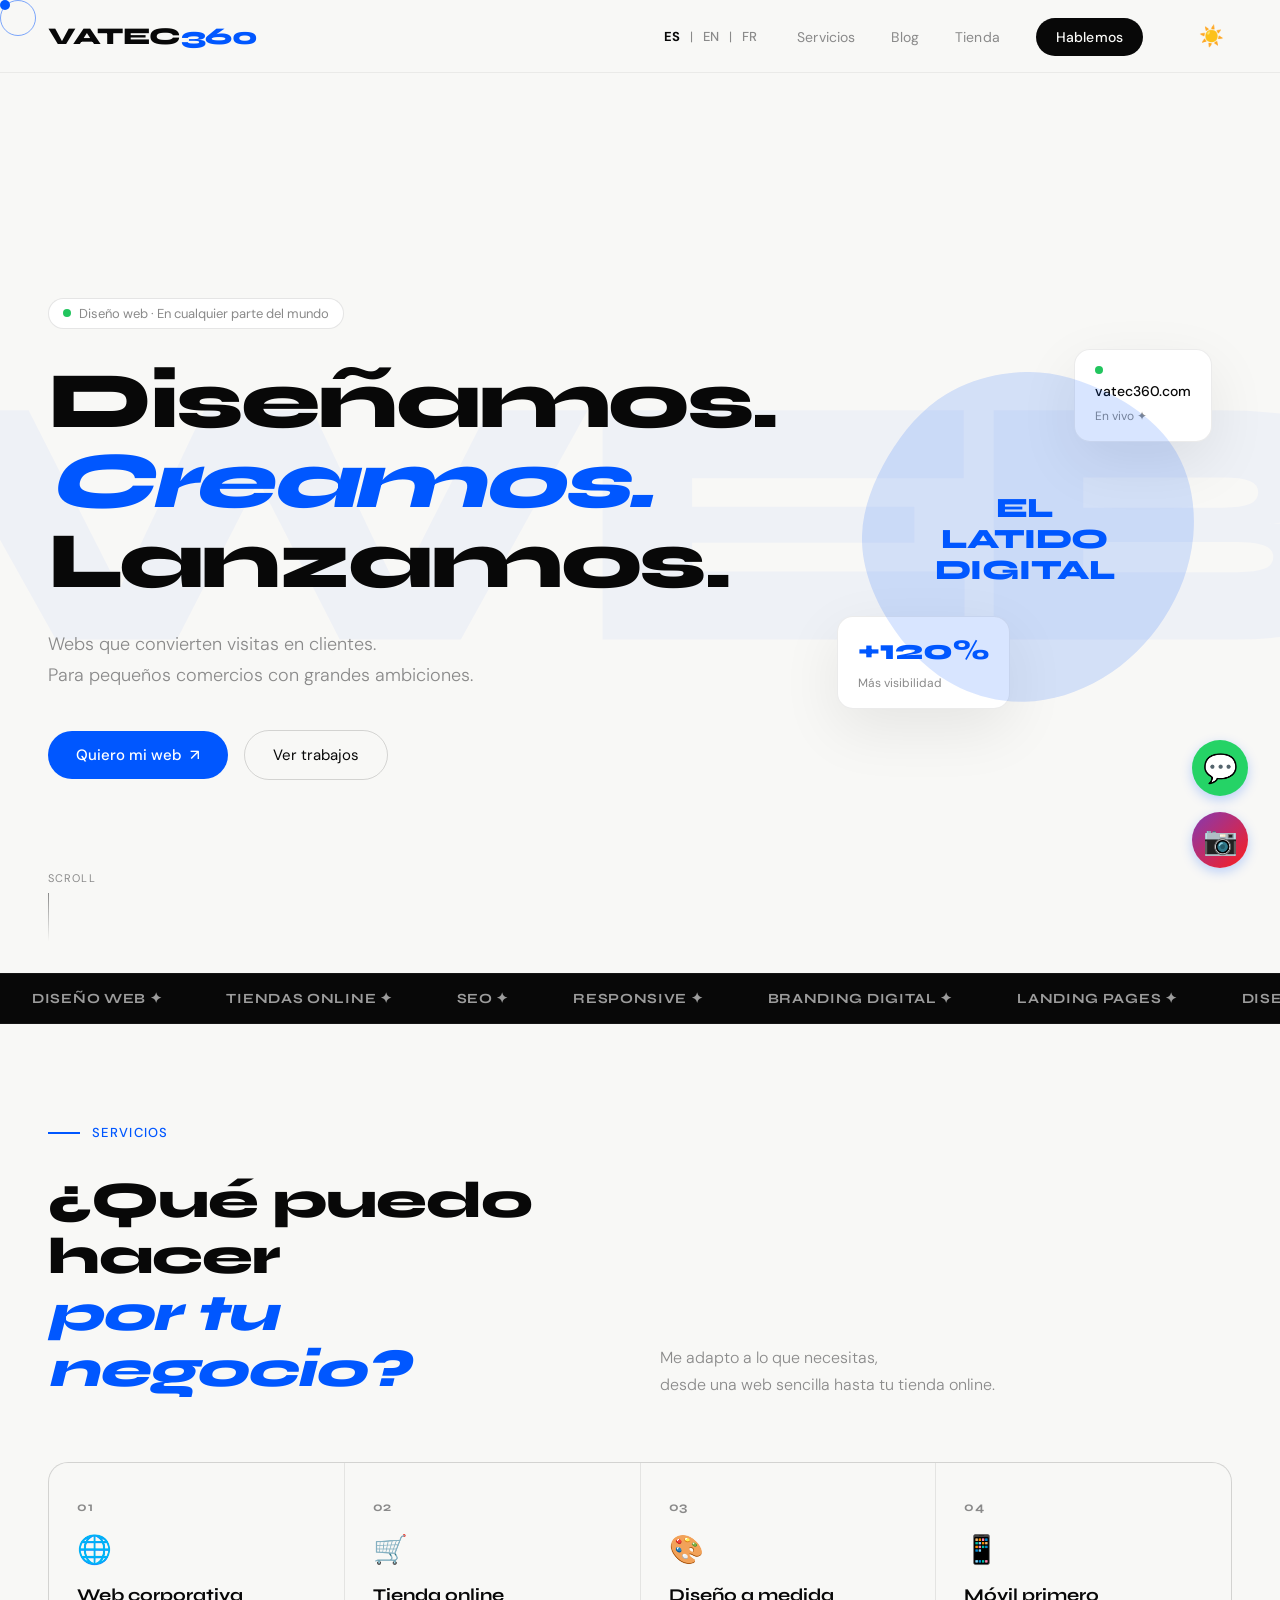
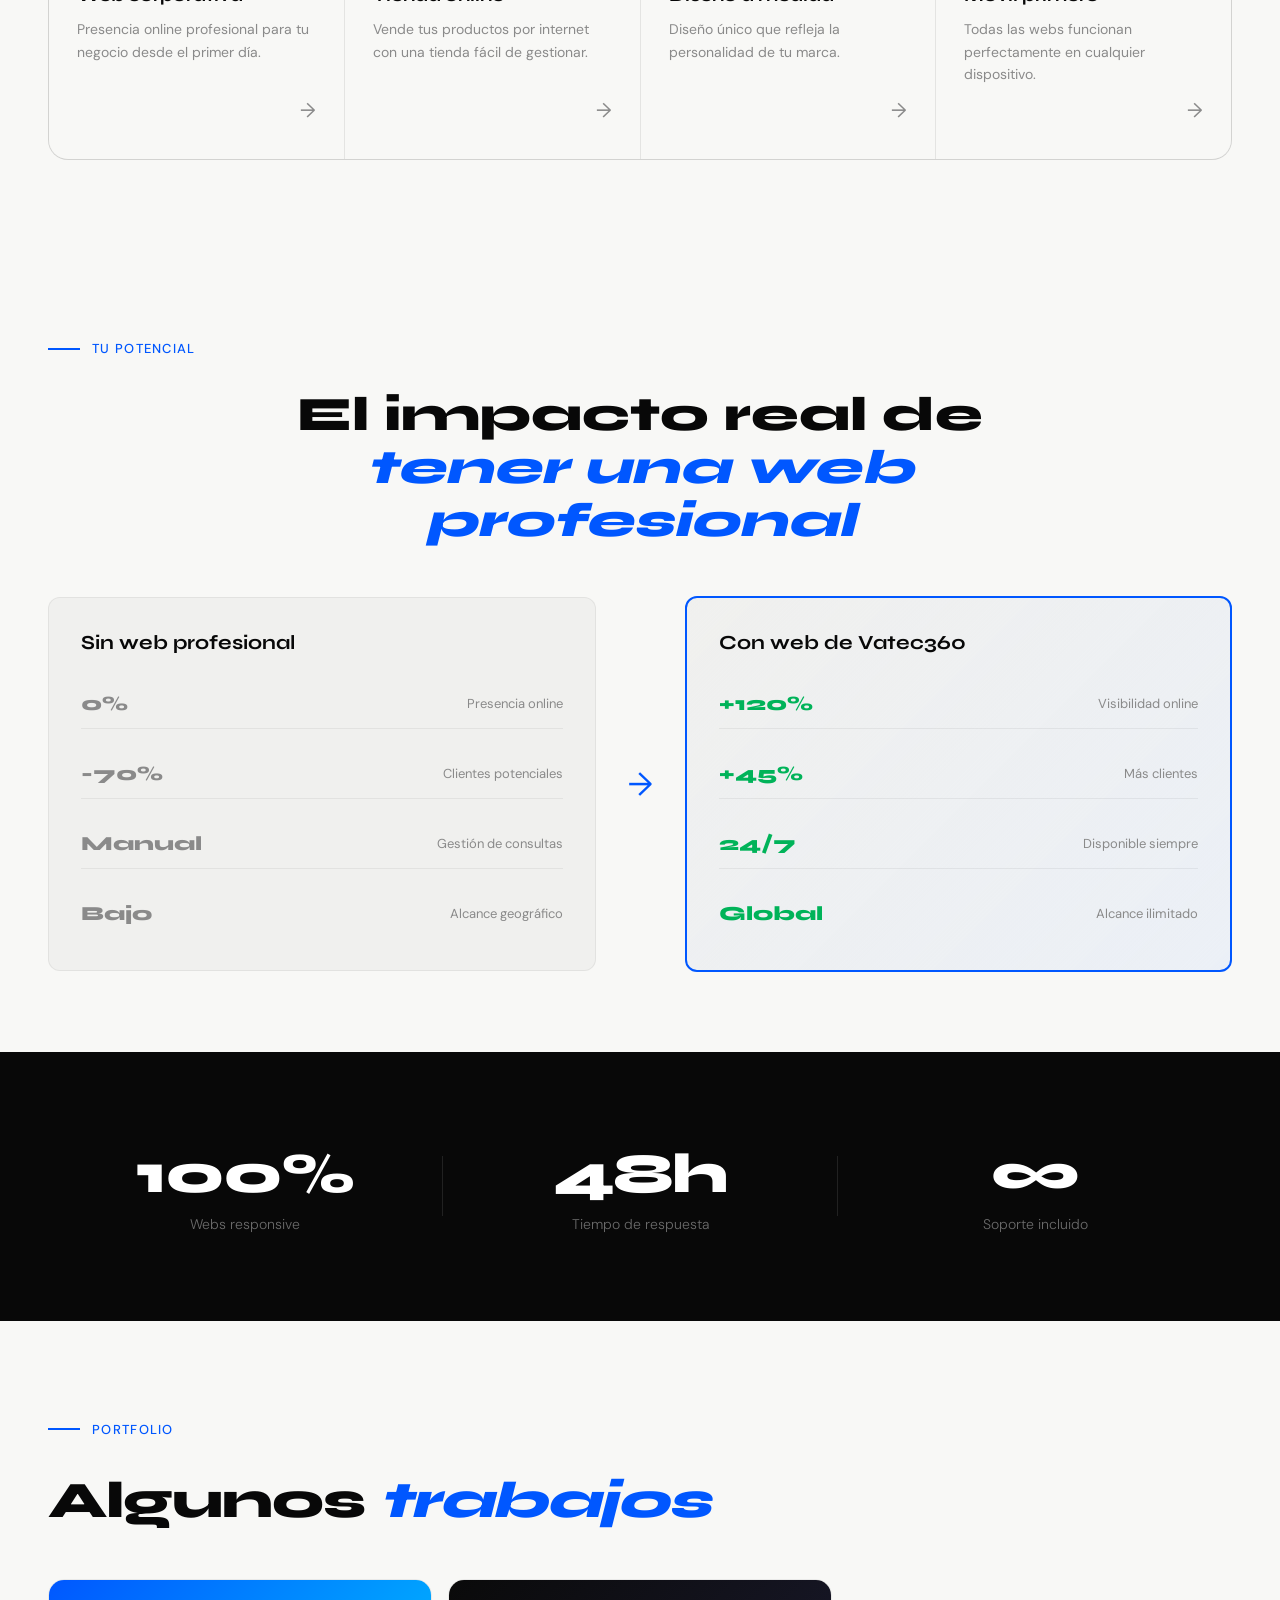
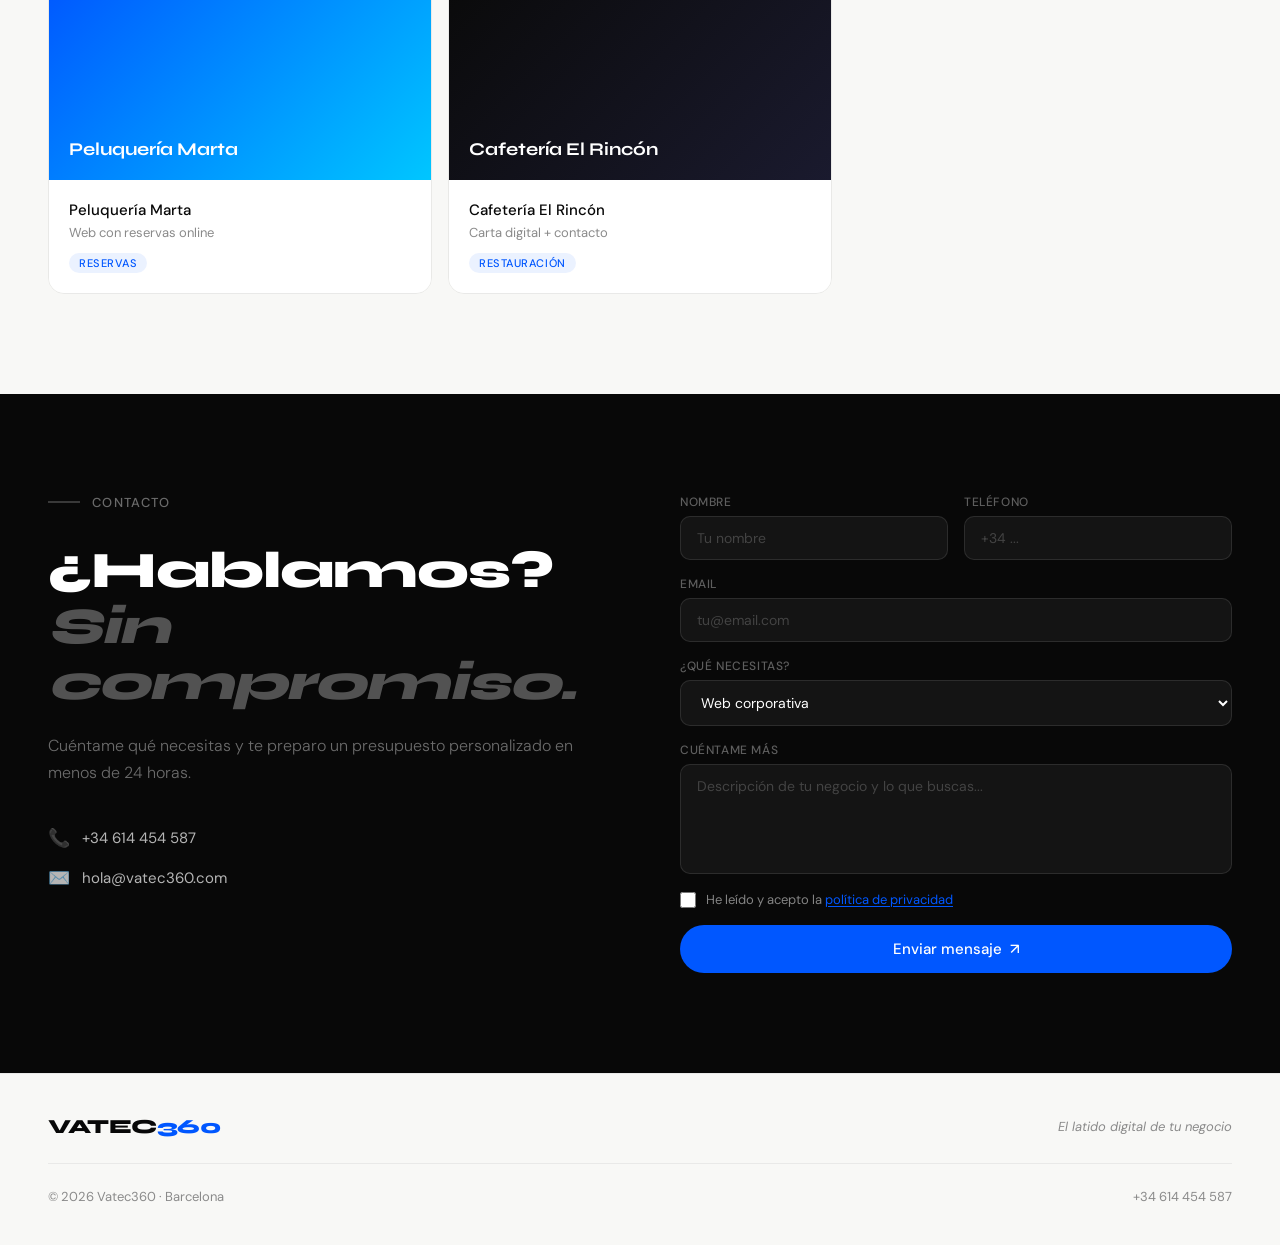
==== commit e5045e2f: "FASE 3 y 5: Agregar Instagram feed y mejorar sección de servicios - Crear página de Instagram feed c" ====
--- a/index.html
+++ b/index.html
@@ -160,6 +160,63 @@
                     <p>Todas las webs funcionan perfectamente en cualquier
                         dispositivo.</p>
                     <div class="card-arrow">→</div>
+                </div>
+            </div>
+        </section>
+
+        <!-- IMPACTO DE UNA WEB -->
+        <section class="impacto-section">
+            <div class="seccion-eyebrow">
+                <span class="eyebrow-line"></span>
+                <span>Tu Potencial</span>
+            </div>
+            <h2>El impacto real de <em>tener una web profesional</em></h2>
+
+            <div class="comparativa-grid">
+                <div class="comparativa-card sin-web aparecer">
+                    <h3>Sin web profesional</h3>
+                    <div class="stats-list">
+                        <div class="stat-item">
+                            <span class="stat-valor">0%</span>
+                            <span class="stat-desc">Presencia online</span>
+                        </div>
+                        <div class="stat-item">
+                            <span class="stat-valor">-70%</span>
+                            <span class="stat-desc">Clientes potenciales</span>
+                        </div>
+                        <div class="stat-item">
+                            <span class="stat-valor">Manual</span>
+                            <span class="stat-desc">Gestión de consultas</span>
+                        </div>
+                        <div class="stat-item">
+                            <span class="stat-valor">Bajo</span>
+                            <span class="stat-desc">Alcance geográfico</span>
+                        </div>
+                    </div>
+                </div>
+
+                <div class="arrow-comparativa">→</div>
+
+                <div class="comparativa-card con-web aparecer">
+                    <h3>Con web de Vatec360</h3>
+                    <div class="stats-list">
+                        <div class="stat-item success">
+                            <span class="stat-valor">+120%</span>
+                            <span class="stat-desc">Visibilidad online</span>
+                        </div>
+                        <div class="stat-item success">
+                            <span class="stat-valor">+45%</span>
+                            <span class="stat-desc">Más clientes</span>
+                        </div>
+                        <div class="stat-item success">
+                            <span class="stat-valor">24/7</span>
+                            <span class="stat-desc">Disponible siempre</span>
+                        </div>
+                        <div class="stat-item success">
+                            <span class="stat-valor">Global</span>
+                            <span class="stat-desc">Alcance ilimitado</span>
+                        </div>
+                    </div>
                 </div>
             </div>
         </section>
--- a/style.css
+++ b/style.css
@@ -690,6 +690,109 @@
 }
 
 /* ================================
+   IMPACTO SECTION
+================================ */
+.impacto-section {
+    padding: 80px 48px;
+    background: var(--bg-primary);
+}
+
+.impacto-section h2 {
+    font-family: var(--font-display);
+    font-size: clamp(32px, 8vw, 48px);
+    font-weight: 800;
+    line-height: 1.1;
+    margin: 24px 0 48px;
+    text-align: center;
+    max-width: 800px;
+    margin-left: auto;
+    margin-right: auto;
+    color: var(--text-primary);
+}
+
+.impacto-section em {
+    color: var(--azul);
+    font-style: italic;
+}
+
+.comparativa-grid {
+    display: grid;
+    grid-template-columns: 1fr auto 1fr;
+    gap: 32px;
+    max-width: 1200px;
+    margin: 0 auto;
+    align-items: center;
+}
+
+.comparativa-card {
+    padding: 32px;
+    border-radius: 12px;
+    background: var(--bg-secondary);
+    border: 1px solid var(--border-color);
+    transition: all 0.3s;
+}
+
+.comparativa-card h3 {
+    font-family: var(--font-display);
+    font-size: 20px;
+    font-weight: 700;
+    margin-bottom: 24px;
+    color: var(--text-primary);
+}
+
+.comparativa-card.con-web {
+    border: 2px solid var(--azul);
+    background: linear-gradient(135deg, var(--bg-secondary), rgba(0, 87, 255, 0.05));
+}
+
+.comparativa-card.con-web:hover {
+    transform: translateY(-8px);
+    box-shadow: 0 12px 32px rgba(0, 87, 255, 0.2);
+}
+
+.stats-list {
+    display: flex;
+    flex-direction: column;
+    gap: 20px;
+}
+
+.stat-item {
+    padding: 12px 0;
+    border-bottom: 1px solid var(--border-color);
+    display: flex;
+    justify-content: space-between;
+    align-items: center;
+}
+
+.stat-item:last-child {
+    border-bottom: none;
+}
+
+.stat-valor {
+    font-family: var(--font-display);
+    font-size: 20px;
+    font-weight: 800;
+    color: var(--text-secondary);
+}
+
+.stat-desc {
+    font-size: 13px;
+    color: var(--text-secondary);
+}
+
+.stat-item.success .stat-valor {
+    color: #00B359;
+}
+
+.arrow-comparativa {
+    font-size: 32px;
+    color: var(--azul);
+    display: flex;
+    align-items: center;
+    justify-content: center;
+}
+
+/* ================================
    STATS
 ================================ */
 .stats {
@@ -1395,6 +1498,27 @@
     }
 }
 
+@media (max-width: 768px) {
+    .impacto-section {
+        padding: 60px 20px;
+    }
+
+    .impacto-section h2 {
+        font-size: 28px;
+        margin-bottom: 32px;
+    }
+
+    .comparativa-grid {
+        grid-template-columns: 1fr;
+        gap: 24px;
+    }
+
+    .arrow-comparativa {
+        transform: rotate(90deg);
+        margin: -12px 0;
+    }
+}
+
 @media (max-width: 480px) {
     .hero-title {
         font-size: clamp(26px, 10vw, 48px);
@@ -1425,6 +1549,26 @@
         width: 48px;
         height: 48px;
         font-size: 22px;
+    }
+
+    .comparativa-card {
+        padding: 20px;
+    }
+
+    .comparativa-card h3 {
+        font-size: 18px;
+    }
+
+    .stat-item {
+        padding: 10px 0;
+    }
+
+    .stat-valor {
+        font-size: 18px;
+    }
+
+    .stat-desc {
+        font-size: 12px;
     }
 }
 
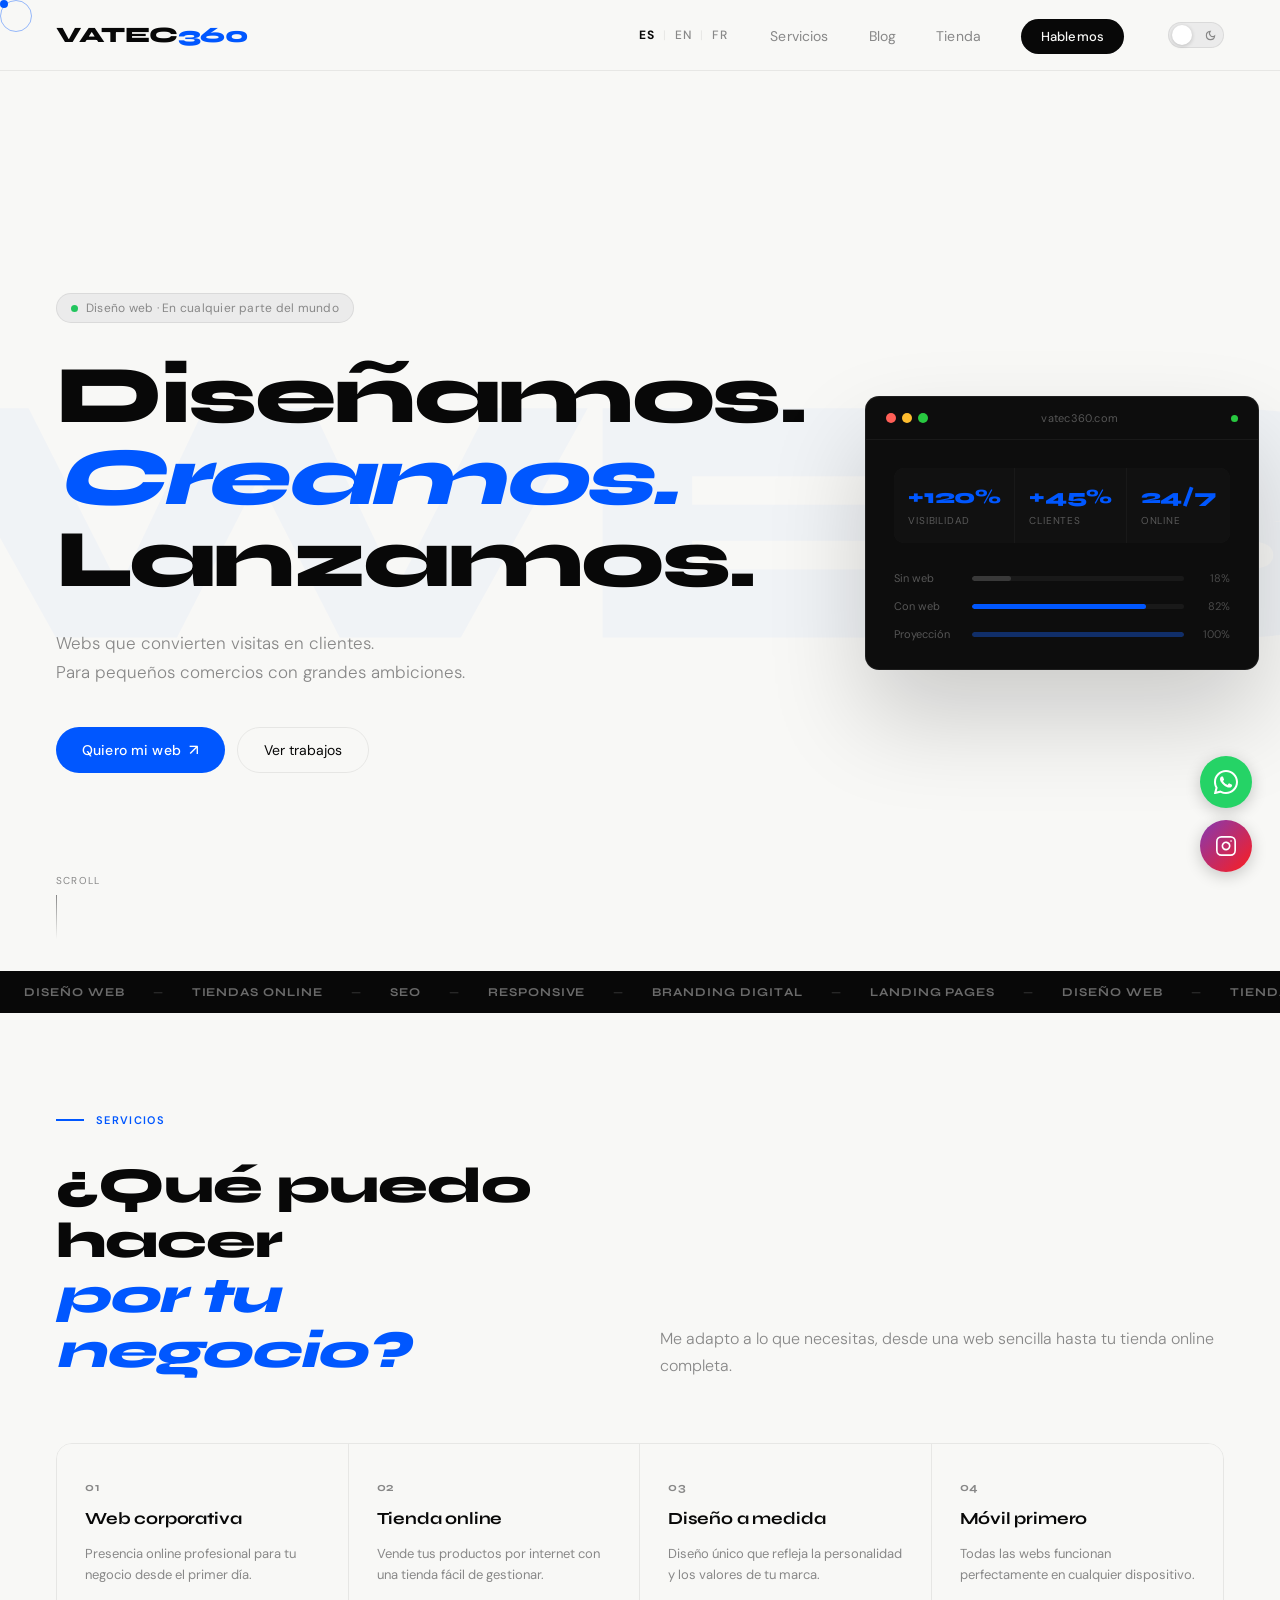
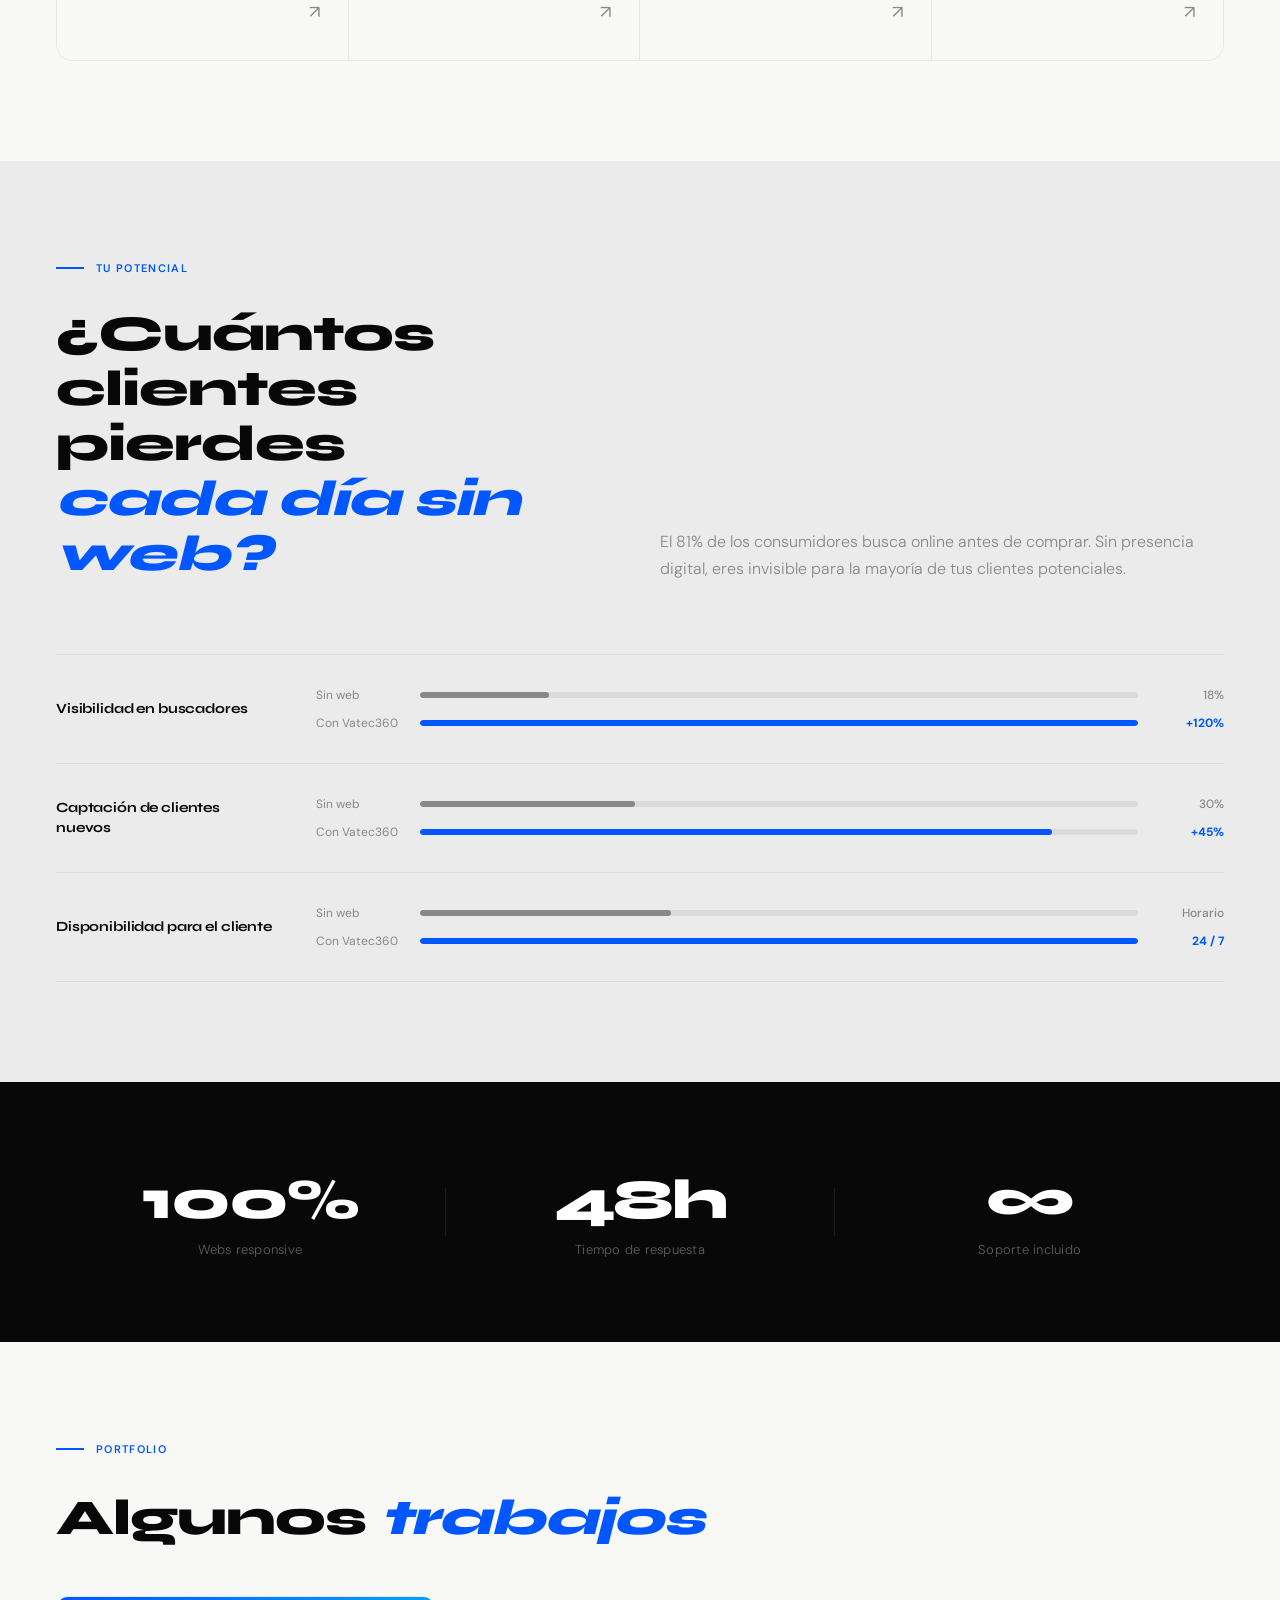
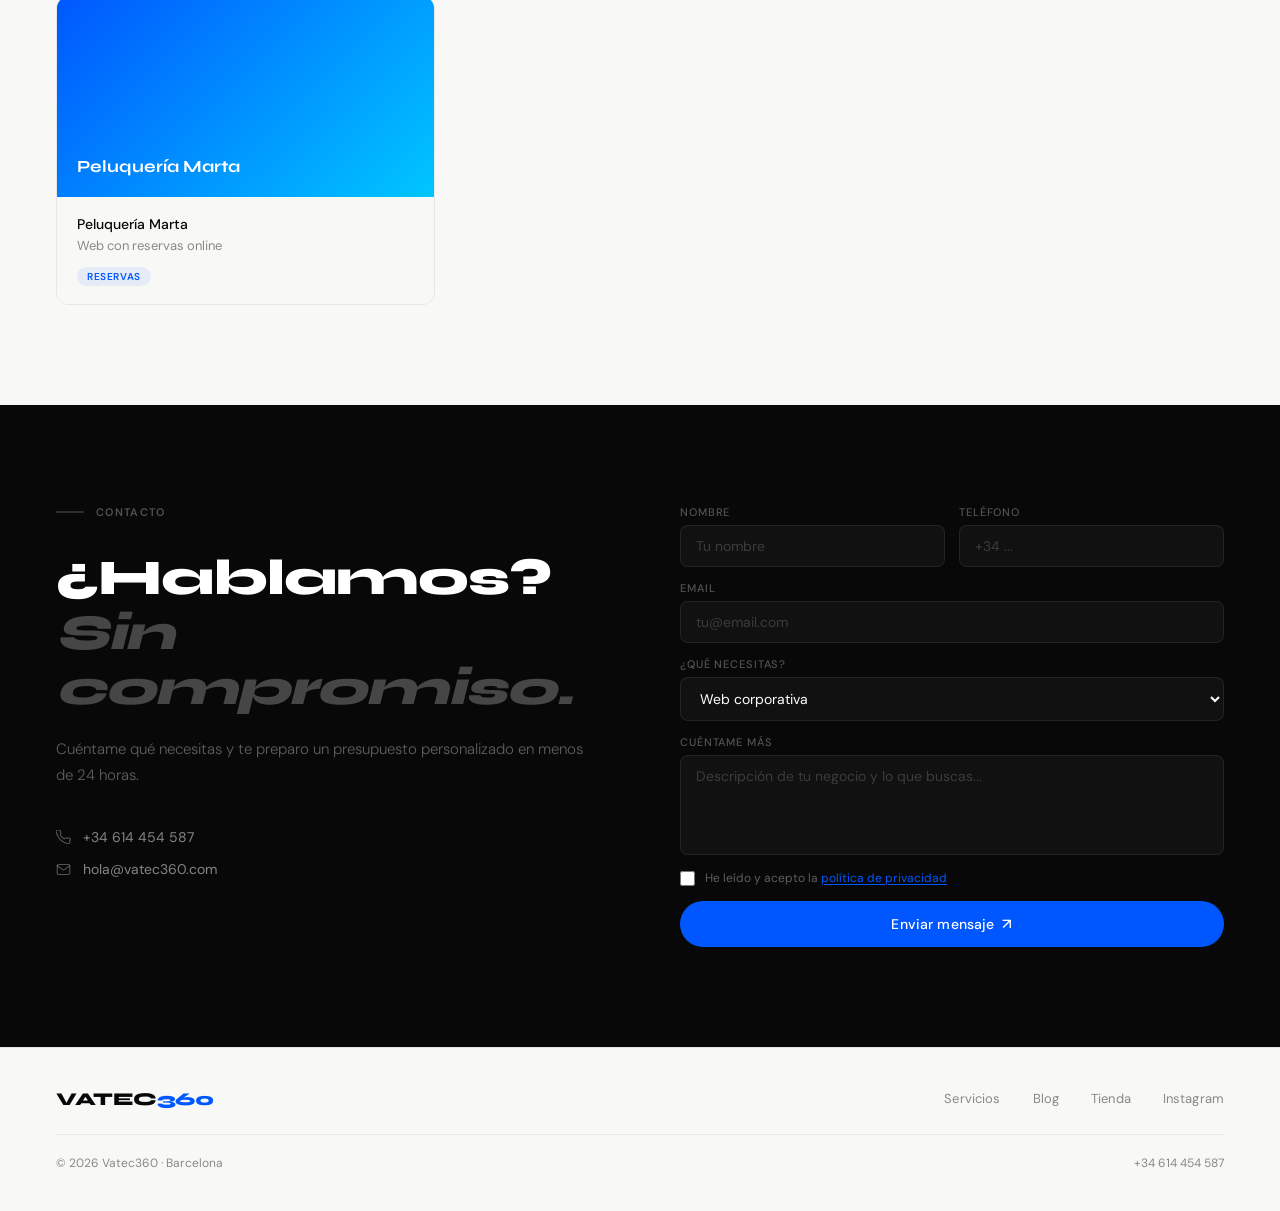
==== commit b791106a: "Cambios en diseño y estructura" ====
--- a/index.html
+++ b/index.html
@@ -3,39 +3,27 @@
     <head>
         <meta charset="UTF-8">
         <meta name="viewport" content="width=device-width, initial-scale=1.0">
-        <title>Vatec360 - Diseño web para pequeños comercios</title>
-        <meta name="description"
-            content="Vatec360 diseña webs profesionales para pequeños comercios. Presencia online, tiendas online y diseño a medida desde el primer día.">
-        <meta property="og:title"
-            content="Vatec360 — Diseño web para pequeños comercios">
-        <meta property="og:description"
-            content="Webs que convierten visitas en clientes. Para pequeños comercios con grandes ambiciones.">
+        <title>Vatec360 — Diseño web profesional</title>
+        <meta name="description" content="Vatec360 diseña webs profesionales para pequeños comercios. Presencia online, tiendas y diseño a medida desde el primer día.">
+        <meta property="og:title" content="Vatec360 — Diseño web profesional">
+        <meta property="og:description" content="Webs que convierten visitas en clientes. Para pequeños comercios con grandes ambiciones.">
         <meta property="og:type" content="website">
         <meta property="og:url" content="https://vatec360.netlify.app">
-        <meta property="og:image"
-            content="https://vatec360.netlify.app/og-image.png">
-        <link rel="icon"
-            href="data:image/svg+xml,<svg xmlns='http://www.w3.org/2000/svg' viewBox='0 0 100 100'><rect width='100' height='100' rx='20' fill='%23080808'/><text y='.9em' font-size='72' font-family='sans-serif' font-weight='bold' fill='%230057FF' x='10'>V</text></svg>">
+        <link rel="icon" href="data:image/svg+xml,<svg xmlns='http://www.w3.org/2000/svg' viewBox='0 0 100 100'><rect width='100' height='100' rx='20' fill='%23080808'/><text y='.9em' font-size='72' font-family='sans-serif' font-weight='bold' fill='%230057FF' x='10'>V</text></svg>">
         <link rel="stylesheet" href="style.css">
-        <link
-            href="https://fonts.googleapis.com/css2?family=Syne:wght@400;700;800&family=DM+Sans:ital,wght@0,300;0,400;0,500;1,300&display=swap"
-            rel="stylesheet">
+        <link href="https://fonts.googleapis.com/css2?family=Syne:wght@400;700;800&family=DM+Sans:ital,wght@0,300;0,400;0,500;1,300&display=swap" rel="stylesheet">
     </head>
     <body>
 
-        <!-- CURSOR PERSONALIZADO -->
         <div class="cursor"></div>
         <div class="cursor-follower"></div>
 
         <!-- NAVBAR -->
         <nav class="navbar" id="navbar">
-            <div class="logo">VATEC<span>360</span></div>
+            <a href="/" class="logo">VATEC<span>360</span></a>
             <button class="menu-btn" id="menu-btn" aria-label="Abrir menú">
-                <span></span>
-                <span></span>
-                <span></span>
+                <span></span><span></span><span></span>
             </button>
-
             <ul class="nav-links" id="nav-links">
                 <li class="lang-selector">
                     <button class="lang-btn active" data-lang="es">ES</button>
@@ -61,37 +49,55 @@
                 </div>
                 <h1 class="hero-title">
                     <span class="line" data-text="Diseñamos.">Diseñamos.</span>
-                    <span class="line accent"
-                        data-text="Creamos.">Creamos.</span>
+                    <span class="line accent" data-text="Creamos.">Creamos.</span>
                     <span class="line" data-text="Lanzamos.">Lanzamos.</span>
                 </h1>
-                <p class="hero-sub">Webs que convierten visitas en
-                    clientes.<br>Para pequeños comercios con grandes
-                    ambiciones.</p>
+                <p class="hero-sub">Webs que convierten visitas en clientes.<br>Para pequeños comercios con grandes ambiciones.</p>
                 <div class="hero-actions">
-                    <a href="#contacto" class="btn-main">Quiero mi web
-                        <span>↗</span></a>
+                    <a href="#contacto" class="btn-main">Quiero mi web <span>↗</span></a>
                     <a href="#portfolio" class="btn-ghost">Ver trabajos</a>
                 </div>
             </div>
             <div class="hero-visual">
-                <div class="hero-card card-float">
-                    <div class="card-dot green"></div>
-                    <p>vatec360.com</p>
-                    <span>En vivo ✦</span>
-                </div>
-                <div class="hero-card card-float-2">
-                    <p class="card-stat">+120%</p>
-                    <span>Más visibilidad</span>
-                </div>
-                <div class="hero-circle">
-                    <svg viewBox="0 0 200 200"
-                        xmlns="http://www.w3.org/2000/svg">
-                        <path fill="#0057FF"
-                            d="M44.7,-76.4C58.8,-69.2,71.8,-59.1,79.6,-45.8C87.4,-32.6,90,-16.3,88.5,-0.9C87,14.6,81.4,29.2,73.1,41.9C64.8,54.6,53.9,65.5,40.9,73.2C27.9,80.9,13.9,85.4,-0.2,85.7C-14.4,86,-28.8,82.1,-41.1,74.6C-53.5,67.1,-63.8,56,-71.9,43C-80,30,-85.8,15,-85.8,0C-85.8,-15,-80,-30,-72.1,-43.4C-64.2,-56.8,-54.2,-68.5,-41.5,-76.2C-28.8,-83.9,-14.4,-87.5,0.3,-87.9C15,-88.4,30.6,-83.7,44.7,-76.4Z"
-                            transform="translate(100 100)" />
-                    </svg>
-                    <div class="circle-text">EL LATIDO<br>DIGITAL</div>
+                <div class="hero-panel">
+                    <div class="panel-header">
+                        <div class="panel-dots"><span></span><span></span><span></span></div>
+                        <span class="panel-url">vatec360.com</span>
+                        <span class="panel-status-dot"></span>
+                    </div>
+                    <div class="panel-body">
+                        <div class="panel-metrics">
+                            <div class="panel-metric">
+                                <span class="panel-metric-value">+120%</span>
+                                <span class="panel-metric-label">Visibilidad</span>
+                            </div>
+                            <div class="panel-metric">
+                                <span class="panel-metric-value">+45%</span>
+                                <span class="panel-metric-label">Clientes</span>
+                            </div>
+                            <div class="panel-metric">
+                                <span class="panel-metric-value">24/7</span>
+                                <span class="panel-metric-label">Online</span>
+                            </div>
+                        </div>
+                        <div class="panel-chart">
+                            <div class="chart-row">
+                                <span class="chart-label">Sin web</span>
+                                <div class="chart-bar"><div class="chart-fill" style="--w:18%"></div></div>
+                                <span class="chart-val">18%</span>
+                            </div>
+                            <div class="chart-row">
+                                <span class="chart-label">Con web</span>
+                                <div class="chart-bar"><div class="chart-fill chart-active" style="--w:82%"></div></div>
+                                <span class="chart-val">82%</span>
+                            </div>
+                            <div class="chart-row">
+                                <span class="chart-label">Proyección</span>
+                                <div class="chart-bar"><div class="chart-fill chart-projected" style="--w:100%"></div></div>
+                                <span class="chart-val">100%</span>
+                            </div>
+                        </div>
+                    </div>
                 </div>
             </div>
             <div class="scroll-hint">
@@ -103,18 +109,18 @@
         <!-- BANDA MARQUEE -->
         <div class="marquee-wrap">
             <div class="marquee-track">
-                <span>Diseño Web ✦</span>
-                <span>Tiendas Online ✦</span>
-                <span>SEO ✦</span>
-                <span>Responsive ✦</span>
-                <span>Branding Digital ✦</span>
-                <span>Landing Pages ✦</span>
-                <span>Diseño Web ✦</span>
-                <span>Tiendas Online ✦</span>
-                <span>SEO ✦</span>
-                <span>Responsive ✦</span>
-                <span>Branding Digital ✦</span>
-                <span>Landing Pages ✦</span>
+                <span>Diseño Web</span><span class="mq-sep">—</span>
+                <span>Tiendas Online</span><span class="mq-sep">—</span>
+                <span>SEO</span><span class="mq-sep">—</span>
+                <span>Responsive</span><span class="mq-sep">—</span>
+                <span>Branding Digital</span><span class="mq-sep">—</span>
+                <span>Landing Pages</span><span class="mq-sep">—</span>
+                <span>Diseño Web</span><span class="mq-sep">—</span>
+                <span>Tiendas Online</span><span class="mq-sep">—</span>
+                <span>SEO</span><span class="mq-sep">—</span>
+                <span>Responsive</span><span class="mq-sep">—</span>
+                <span>Branding Digital</span><span class="mq-sep">—</span>
+                <span>Landing Pages</span><span class="mq-sep">—</span>
             </div>
         </div>
 
@@ -126,95 +132,89 @@
             </div>
             <div class="servicios-header">
                 <h2>¿Qué puedo hacer<br><em>por tu negocio?</em></h2>
-                <p>Me adapto a lo que necesitas,<br>desde una web sencilla hasta
-                    tu tienda online.</p>
+                <p>Me adapto a lo que necesitas, desde una web sencilla hasta tu tienda online completa.</p>
             </div>
             <div class="servicios-grid">
                 <div class="servicio-card aparecer">
                     <div class="card-num">01</div>
-                    <div class="card-icon">🌐</div>
                     <h3>Web corporativa</h3>
-                    <p>Presencia online profesional para tu negocio desde el
-                        primer día.</p>
-                    <div class="card-arrow">→</div>
+                    <p>Presencia online profesional para tu negocio desde el primer día.</p>
+                    <div class="card-arrow">↗</div>
                 </div>
                 <div class="servicio-card aparecer">
                     <div class="card-num">02</div>
-                    <div class="card-icon">🛒</div>
                     <h3>Tienda online</h3>
-                    <p>Vende tus productos por internet con una tienda fácil de
-                        gestionar.</p>
-                    <div class="card-arrow">→</div>
+                    <p>Vende tus productos por internet con una tienda fácil de gestionar.</p>
+                    <div class="card-arrow">↗</div>
                 </div>
                 <div class="servicio-card aparecer">
                     <div class="card-num">03</div>
-                    <div class="card-icon">🎨</div>
                     <h3>Diseño a medida</h3>
-                    <p>Diseño único que refleja la personalidad de tu marca.</p>
-                    <div class="card-arrow">→</div>
+                    <p>Diseño único que refleja la personalidad y los valores de tu marca.</p>
+                    <div class="card-arrow">↗</div>
                 </div>
                 <div class="servicio-card aparecer">
                     <div class="card-num">04</div>
-                    <div class="card-icon">📱</div>
                     <h3>Móvil primero</h3>
-                    <p>Todas las webs funcionan perfectamente en cualquier
-                        dispositivo.</p>
-                    <div class="card-arrow">→</div>
-                </div>
-            </div>
-        </section>
-
-        <!-- IMPACTO DE UNA WEB -->
-        <section class="impacto-section">
+                    <p>Todas las webs funcionan perfectamente en cualquier dispositivo.</p>
+                    <div class="card-arrow">↗</div>
+                </div>
+            </div>
+        </section>
+
+        <!-- POTENCIAL -->
+        <section class="potencial-section" id="potencial">
             <div class="seccion-eyebrow">
                 <span class="eyebrow-line"></span>
-                <span>Tu Potencial</span>
-            </div>
-            <h2>El impacto real de <em>tener una web profesional</em></h2>
-
-            <div class="comparativa-grid">
-                <div class="comparativa-card sin-web aparecer">
-                    <h3>Sin web profesional</h3>
-                    <div class="stats-list">
-                        <div class="stat-item">
-                            <span class="stat-valor">0%</span>
-                            <span class="stat-desc">Presencia online</span>
-                        </div>
-                        <div class="stat-item">
-                            <span class="stat-valor">-70%</span>
-                            <span class="stat-desc">Clientes potenciales</span>
-                        </div>
-                        <div class="stat-item">
-                            <span class="stat-valor">Manual</span>
-                            <span class="stat-desc">Gestión de consultas</span>
-                        </div>
-                        <div class="stat-item">
-                            <span class="stat-valor">Bajo</span>
-                            <span class="stat-desc">Alcance geográfico</span>
-                        </div>
-                    </div>
-                </div>
-
-                <div class="arrow-comparativa">→</div>
-
-                <div class="comparativa-card con-web aparecer">
-                    <h3>Con web de Vatec360</h3>
-                    <div class="stats-list">
-                        <div class="stat-item success">
-                            <span class="stat-valor">+120%</span>
-                            <span class="stat-desc">Visibilidad online</span>
-                        </div>
-                        <div class="stat-item success">
-                            <span class="stat-valor">+45%</span>
-                            <span class="stat-desc">Más clientes</span>
-                        </div>
-                        <div class="stat-item success">
-                            <span class="stat-valor">24/7</span>
-                            <span class="stat-desc">Disponible siempre</span>
-                        </div>
-                        <div class="stat-item success">
-                            <span class="stat-valor">Global</span>
-                            <span class="stat-desc">Alcance ilimitado</span>
+                <span>Tu potencial</span>
+            </div>
+            <div class="potencial-header">
+                <h2>¿Cuántos clientes pierdes<br><em>cada día sin web?</em></h2>
+                <p>El 81% de los consumidores busca online antes de comprar. Sin presencia digital, eres invisible para la mayoría de tus clientes potenciales.</p>
+            </div>
+            <div class="potencial-metricas">
+                <div class="potencial-metrica aparecer">
+                    <div class="metrica-titulo">Visibilidad en buscadores</div>
+                    <div class="metrica-barras">
+                        <div class="barra-row">
+                            <span class="barra-label">Sin web</span>
+                            <div class="barra-track"><div class="barra-fill" style="--w:18%"></div></div>
+                            <span class="barra-pct">18%</span>
+                        </div>
+                        <div class="barra-row destacado">
+                            <span class="barra-label">Con Vatec360</span>
+                            <div class="barra-track"><div class="barra-fill" style="--w:100%"></div></div>
+                            <span class="barra-pct barra-azul">+120%</span>
+                        </div>
+                    </div>
+                </div>
+                <div class="potencial-metrica aparecer">
+                    <div class="metrica-titulo">Captación de clientes nuevos</div>
+                    <div class="metrica-barras">
+                        <div class="barra-row">
+                            <span class="barra-label">Sin web</span>
+                            <div class="barra-track"><div class="barra-fill" style="--w:30%"></div></div>
+                            <span class="barra-pct">30%</span>
+                        </div>
+                        <div class="barra-row destacado">
+                            <span class="barra-label">Con Vatec360</span>
+                            <div class="barra-track"><div class="barra-fill" style="--w:88%"></div></div>
+                            <span class="barra-pct barra-azul">+45%</span>
+                        </div>
+                    </div>
+                </div>
+                <div class="potencial-metrica aparecer">
+                    <div class="metrica-titulo">Disponibilidad para el cliente</div>
+                    <div class="metrica-barras">
+                        <div class="barra-row">
+                            <span class="barra-label">Sin web</span>
+                            <div class="barra-track"><div class="barra-fill" style="--w:35%"></div></div>
+                            <span class="barra-pct">Horario</span>
+                        </div>
+                        <div class="barra-row destacado">
+                            <span class="barra-label">Con Vatec360</span>
+                            <div class="barra-track"><div class="barra-fill" style="--w:100%"></div></div>
+                            <span class="barra-pct barra-azul">24 / 7</span>
                         </div>
                     </div>
                 </div>
@@ -248,8 +248,7 @@
             <h2 class="portfolio-title">Algunos <em>trabajos</em></h2>
             <div class="portfolio-grid">
                 <div class="portfolio-item aparecer">
-                    <div class="portfolio-img"
-                        style="background: linear-gradient(135deg, #0057FF, #00C6FF);">
+                    <div class="portfolio-img" style="background: linear-gradient(135deg, #0057FF, #00C6FF);">
                         <span class="portfolio-label">Peluquería Marta</span>
                     </div>
                     <div class="portfolio-info">
@@ -259,8 +258,7 @@
                     </div>
                 </div>
                 <div class="portfolio-item aparecer grande">
-                    <div class="portfolio-img"
-                        style="background: linear-gradient(135deg, #0a0a0a, #1a1a2e);">
+                    <div class="portfolio-img" style="background: linear-gradient(135deg, #0a0a0a, #1a1a2e);">
                         <span class="portfolio-label">Cafetería El Rincón</span>
                     </div>
                     <div class="portfolio-info">
@@ -270,8 +268,7 @@
                     </div>
                 </div>
                 <div class="portfolio-item aparecer">
-                    <div class="portfolio-img"
-                        style="background: linear-gradient(135deg, #FF6B35, #FF8C42);">
+                    <div class="portfolio-img" style="background: linear-gradient(135deg, #FF6B35, #FF8C42);">
                         <span class="portfolio-label">Salvaje</span>
                     </div>
                     <div class="portfolio-info">
@@ -291,48 +288,44 @@
                     <span>Contacto</span>
                 </div>
                 <h2>¿Hablamos?<br><em>Sin compromiso.</em></h2>
-                <p>Cuéntame qué necesitas y te preparo un presupuesto
-                    personalizado en menos de 24 horas.</p>
+                <p>Cuéntame qué necesitas y te preparo un presupuesto personalizado en menos de 24 horas.</p>
                 <div class="contacto-info">
                     <a href="tel:+34614454587" class="info-item">
-                        <span class="info-icon">📞</span>
+                        <svg class="info-icon" width="15" height="15" viewBox="0 0 24 24" fill="none" stroke="currentColor" stroke-width="1.8" stroke-linecap="round" stroke-linejoin="round">
+                            <path d="M22 16.92v3a2 2 0 01-2.18 2 19.79 19.79 0 01-8.63-3.07A19.5 19.5 0 013.07 9.81 19.79 19.79 0 01.01 1.18 2 2 0 012 0h3a2 2 0 012 1.72c.127.96.361 1.903.7 2.81a2 2 0 01-.45 2.11L6.91 7.91a16 16 0 006.39 6.39l1.27-1.27a2 2 0 012.11-.45c.907.339 1.85.573 2.81.7A2 2 0 0122 16.92z"/>
+                        </svg>
                         <span>+34 614 454 587</span>
                     </a>
                     <a href="mailto:hola@vatec360.com" class="info-item">
-                        <span class="info-icon">✉️</span>
+                        <svg class="info-icon" width="15" height="15" viewBox="0 0 24 24" fill="none" stroke="currentColor" stroke-width="1.8" stroke-linecap="round" stroke-linejoin="round">
+                            <path d="M4 4h16c1.1 0 2 .9 2 2v12c0 1.1-.9 2-2 2H4c-1.1 0-2-.9-2-2V6c0-1.1.9-2 2-2z"/>
+                            <polyline points="22,6 12,13 2,6"/>
+                        </svg>
                         <span>hola@vatec360.com</span>
                     </a>
                 </div>
             </div>
             <div class="contacto-right">
-                <form class="contacto-form" name="contacto" method="POST"
-                    data-netlify="true">
+                <form class="contacto-form" name="contacto" method="POST" data-netlify="true">
                     <input type="hidden" name="form-name" value="contacto" />
                     <div class="form-row">
                         <div class="form-group">
                             <label>Nombre</label>
-                            <input type="text" name="nombre"
-                                placeholder="Tu nombre" required
-                                autocomplete="given-name" />
+                            <input type="text" name="nombre" placeholder="Tu nombre" required autocomplete="given-name" />
                         </div>
                         <div class="form-group">
                             <label>Teléfono</label>
-                            <input type="tel" name="telefono"
-                                placeholder="+34 ..." required
-                                autocomplete="tel" />
+                            <input type="tel" name="telefono" placeholder="+34 ..." required autocomplete="tel" />
                         </div>
                     </div>
                     <div class="form-group">
                         <label>Email</label>
-                        <input type="email" name="email"
-                            placeholder="tu@email.com" required
-                            autocomplete="email" />
+                        <input type="email" name="email" placeholder="tu@email.com" required autocomplete="email" />
                     </div>
                     <div class="form-group">
                         <label>¿Qué necesitas?</label>
                         <select name="servicio" id="select-servicio">
-                            <option value="web-corporativa">Web
-                                corporativa</option>
+                            <option value="web-corporativa">Web corporativa</option>
                             <option value="tienda-online">Tienda online</option>
                             <option value="rediseno">Rediseño</option>
                             <option value="otro">Otro</option>
@@ -340,23 +333,15 @@
                     </div>
                     <div class="form-group">
                         <label>Cuéntame más</label>
-                        <textarea name="mensaje"
-                            placeholder="Descripción de tu negocio y lo que buscas..."
-                            required></textarea>
+                        <textarea name="mensaje" placeholder="Descripción de tu negocio y lo que buscas..." required></textarea>
                     </div>
                     <div class="form-group form-group-rgpd">
                         <label class="rgpd-label">
-                            <input type="checkbox" name="rgpd" id="rgpd-check"
-                                required />
-                            <span id="rgpd-texto">He leído y acepto la <button
-                                    type="button" class="link-privacidad"
-                                    id="btn-privacidad">política de
-                                    privacidad</button></span>
+                            <input type="checkbox" name="rgpd" id="rgpd-check" required />
+                            <span id="rgpd-texto">He leído y acepto la <button type="button" class="link-privacidad" id="btn-privacidad">política de privacidad</button></span>
                         </label>
                     </div>
-                    <button type="submit" class="btn-main"
-                        style="width:100%; justify-content:center;">Enviar
-                        mensaje <span>↗</span></button>
+                    <button type="submit" class="btn-main" style="width:100%; justify-content:center;">Enviar mensaje <span>↗</span></button>
                 </form>
             </div>
         </section>
@@ -365,7 +350,12 @@
         <footer class="footer">
             <div class="footer-top">
                 <div class="logo footer-logo">VATEC<span>360</span></div>
-                <p class="footer-claim">El latido digital de tu negocio</p>
+                <nav class="footer-nav">
+                    <a href="#servicios">Servicios</a>
+                    <a href="blog/">Blog</a>
+                    <a href="tienda/">Tienda</a>
+                    <a href="instagram/">Instagram</a>
+                </nav>
             </div>
             <div class="footer-bottom">
                 <p>© 2026 Vatec360 · Barcelona</p>
@@ -374,30 +364,17 @@
         </footer>
 
         <!-- MODAL POLÍTICA DE PRIVACIDAD -->
-        <div class="modal-overlay" id="modal-privacidad" role="dialog"
-            aria-modal="true" aria-labelledby="modal-titulo">
+        <div class="modal-overlay" id="modal-privacidad" role="dialog" aria-modal="true" aria-labelledby="modal-titulo">
             <div class="modal-box">
-                <button class="modal-cerrar" id="modal-cerrar"
-                    aria-label="Cerrar">✕</button>
+                <button class="modal-cerrar" id="modal-cerrar" aria-label="Cerrar">✕</button>
                 <h2 id="modal-titulo">Política de Privacidad</h2>
                 <div class="modal-content">
-                    <p><strong>Responsable:</strong> Vatec360 ·
-                        hola@vatec360.com</p>
-                    <p><strong>Finalidad:</strong> Gestionar las consultas y
-                        solicitudes de presupuesto que nos envíes a través del
-                        formulario de contacto.</p>
-                    <p><strong>Legitimación:</strong> Consentimiento del
-                        interesado (art. 6.1.a RGPD).</p>
-                    <p><strong>Destinatarios:</strong> No se cederán datos a
-                        terceros salvo obligación legal. El formulario se
-                        gestiona a través de Netlify Forms, con servidores en la
-                        UE/EEE.</p>
-                    <p><strong>Derechos:</strong> Puedes ejercer tus derechos de
-                        acceso, rectificación, supresión, oposición, limitación
-                        y portabilidad escribiendo a hola@vatec360.com.</p>
-                    <p><strong>Conservación:</strong> Tus datos se conservarán
-                        mientras sean necesarios para atender tu consulta y no
-                        más de 2 años.</p>
+                    <p><strong>Responsable:</strong> Vatec360 · hola@vatec360.com</p>
+                    <p><strong>Finalidad:</strong> Gestionar las consultas y solicitudes de presupuesto que nos envíes a través del formulario de contacto.</p>
+                    <p><strong>Legitimación:</strong> Consentimiento del interesado (art. 6.1.a RGPD).</p>
+                    <p><strong>Destinatarios:</strong> No se cederán datos a terceros salvo obligación legal. El formulario se gestiona a través de Netlify Forms, con servidores en la UE/EEE.</p>
+                    <p><strong>Derechos:</strong> Puedes ejercer tus derechos de acceso, rectificación, supresión, oposición, limitación y portabilidad escribiendo a hola@vatec360.com.</p>
+                    <p><strong>Conservación:</strong> Tus datos se conservarán mientras sean necesarios para atender tu consulta y no más de 2 años.</p>
                 </div>
             </div>
         </div>
--- a/style.css
+++ b/style.css
@@ -1,30 +1,29 @@
 /* ================================
-   VARIABLES & RESET
+   VARIABLES
 ================================ */
 :root {
     --azul: #0057FF;
     --azul-dark: #0040CC;
     --negro: #080808;
     --blanco: #F8F8F6;
-    --gris: #8a8a8a;
-    --gris-claro: #f0f0ee;
+    --gris: #888;
+    --gris-claro: #ebebeb;
     --font-display: 'Syne', sans-serif;
     --font-body: 'DM Sans', sans-serif;
 
-    /* Colores dinámicos para tema */
     --bg-primary: #F8F8F6;
-    --bg-secondary: #f0f0ee;
+    --bg-secondary: #ebebeb;
     --text-primary: #080808;
-    --text-secondary: #8a8a8a;
-    --border-color: rgba(0, 0, 0, 0.06);
+    --text-secondary: #888;
+    --border-color: rgba(0, 0, 0, 0.07);
 }
 
 html.dark-mode {
     --bg-primary: #0a0a0a;
-    --bg-secondary: #1a1a2e;
-    --text-primary: #F8F8F6;
-    --text-secondary: #a0a0a0;
-    --border-color: rgba(255, 255, 255, 0.1);
+    --bg-secondary: #141414;
+    --text-primary: #F0F0EE;
+    --text-secondary: #555;
+    --border-color: rgba(255, 255, 255, 0.07);
 }
 
 * {
@@ -47,11 +46,11 @@
 }
 
 /* ================================
-   CURSOR PERSONALIZADO
+   CURSOR
 ================================ */
 .cursor {
-    width: 10px;
-    height: 10px;
+    width: 8px;
+    height: 8px;
     background: var(--azul);
     border-radius: 50%;
     position: fixed;
@@ -59,12 +58,12 @@
     left: 0;
     pointer-events: none;
     z-index: 9999;
-    transition: transform 0.1s;
+    transition: transform 0.08s;
 }
 
 .cursor-follower {
-    width: 36px;
-    height: 36px;
+    width: 32px;
+    height: 32px;
     border: 1.5px solid var(--azul);
     border-radius: 50%;
     position: fixed;
@@ -73,7 +72,7 @@
     pointer-events: none;
     z-index: 9998;
     transition: transform 0.12s ease, width 0.2s, height 0.2s, opacity 0.2s;
-    opacity: 0.5;
+    opacity: 0.4;
 }
 
 /* ================================
@@ -83,31 +82,32 @@
     display: flex;
     justify-content: space-between;
     align-items: center;
-    padding: 20px 48px;
+    padding: 22px 56px;
     position: sticky;
     top: 0;
     z-index: 100;
-    background: rgba(248, 248, 246, 0.92);
-    backdrop-filter: blur(12px);
-    border-bottom: 1px solid rgba(0, 0, 0, 0.06);
-    transition: padding 0.3s, background 0.3s, border-color 0.3s;
+    background: rgba(248, 248, 246, 0.94);
+    backdrop-filter: blur(16px);
+    -webkit-backdrop-filter: blur(16px);
+    border-bottom: 1px solid var(--border-color);
+    transition: padding 0.3s, background 0.3s;
 }
 
 html.dark-mode .navbar {
-    background: rgba(10, 10, 10, 0.92);
-    border-bottom-color: rgba(255, 255, 255, 0.1);
+    background: rgba(10, 10, 10, 0.94);
 }
 
 .navbar.scrolled {
-    padding: 14px 48px;
+    padding: 14px 56px;
 }
 
 .logo {
     font-family: var(--font-display);
-    font-size: 24px;
+    font-size: 22px;
     font-weight: 800;
     letter-spacing: -0.5px;
     color: var(--text-primary);
+    text-decoration: none;
 }
 
 .logo span {
@@ -118,30 +118,35 @@
     list-style: none;
     display: flex;
     align-items: center;
-    gap: 36px;
+    gap: 40px;
 }
 
 .nav-links a {
     font-family: var(--font-body);
     font-size: 14px;
     font-weight: 400;
-    color: var(--gris);
+    color: var(--text-secondary);
     text-decoration: none;
     transition: color 0.2s;
     letter-spacing: 0.01em;
 }
 
 .nav-links a:hover {
-    color: var(--negro);
+    color: var(--text-primary);
 }
 
 .nav-cta {
     background: var(--negro) !important;
     color: var(--blanco) !important;
-    padding: 10px 20px;
+    padding: 9px 20px;
     border-radius: 100px;
     font-weight: 500 !important;
+    font-size: 13px !important;
     transition: background 0.2s !important;
+}
+
+html.dark-mode .nav-cta {
+    background: var(--azul) !important;
 }
 
 .nav-cta:hover {
@@ -149,34 +154,90 @@
 }
 
 /* ================================
-   TEMA TOGGLE
+   TEMA TOGGLE SWITCH
 ================================ */
 .tema-toggle-item {
-    margin-left: 12px;
-}
-
-.tema-toggle {
-    background: none;
-    border: none;
-    font-size: 20px;
+    margin-left: 4px;
+}
+
+.tema-switch {
+    display: flex;
+    align-items: center;
     cursor: pointer;
-    padding: 4px 8px;
-    border-radius: 6px;
-    transition: background 0.2s, transform 0.2s;
+}
+
+.tema-check {
+    position: absolute;
+    opacity: 0;
+    width: 0;
+    height: 0;
+    pointer-events: none;
+}
+
+.tema-track {
+    display: flex;
+    align-items: center;
+    width: 56px;
+    height: 26px;
+    border-radius: 100px;
+    background: var(--bg-secondary);
+    border: 1px solid var(--border-color);
+    padding: 3px 4px;
+    position: relative;
+    transition: background 0.3s, border-color 0.3s;
+    gap: 0;
+    justify-content: space-between;
+}
+
+.tema-track-icon {
+    width: 18px;
+    height: 18px;
     display: flex;
     align-items: center;
     justify-content: center;
-}
-
-.tema-toggle:hover {
-    background: rgba(0, 87, 255, 0.1);
-    transform: scale(1.1);
-}
-
-html.dark-mode .tema-toggle:hover {
-    background: rgba(255, 255, 255, 0.1);
-}
-
+    color: var(--text-secondary);
+    z-index: 1;
+    transition: color 0.3s;
+    flex-shrink: 0;
+}
+
+.tema-thumb {
+    position: absolute;
+    left: 3px;
+    width: 20px;
+    height: 20px;
+    border-radius: 50%;
+    background: white;
+    box-shadow: 0 1px 4px rgba(0,0,0,0.2);
+    transition: transform 0.3s cubic-bezier(0.25, 0.46, 0.45, 0.94), background 0.3s;
+    z-index: 2;
+}
+
+.tema-check:checked ~ .tema-track {
+    background: #1a1a2e;
+    border-color: rgba(255,255,255,0.1);
+}
+
+.tema-check:checked ~ .tema-track .tema-thumb {
+    transform: translateX(30px);
+    background: #e8e8ff;
+}
+
+.tema-check:checked ~ .tema-track .tema-track-sun {
+    color: rgba(255,255,255,0.2);
+}
+
+.tema-check:checked ~ .tema-track .tema-track-moon {
+    color: rgba(255,255,255,0.7);
+}
+
+.tema-switch:hover .tema-track {
+    border-color: var(--text-secondary);
+}
+
+/* ================================
+   MENÚ HAMBURGUESA
+================================ */
 .menu-btn {
     display: none;
     flex-direction: column;
@@ -189,9 +250,9 @@
 
 .menu-btn span {
     display: block;
-    width: 24px;
-    height: 2px;
-    background: var(--negro);
+    width: 22px;
+    height: 1.5px;
+    background: var(--text-primary);
     border-radius: 2px;
     transition: all 0.3s;
 }
@@ -204,10 +265,10 @@
     display: grid;
     grid-template-columns: 1fr 1fr;
     align-items: center;
-    padding: 80px 48px 48px;
+    padding: 80px 56px 56px;
     position: relative;
     overflow: hidden;
-    gap: 40px;
+    gap: 60px;
 }
 
 .hero-bg-text {
@@ -215,7 +276,7 @@
     font-family: var(--font-display);
     font-size: 28vw;
     font-weight: 800;
-    color: rgba(0, 87, 255, 0.04);
+    color: rgba(0, 87, 255, 0.03);
     top: 50%;
     left: 50%;
     transform: translate(-50%, -50%);
@@ -223,6 +284,7 @@
     white-space: nowrap;
     z-index: 0;
     letter-spacing: -0.05em;
+    user-select: none;
 }
 
 .hero-content {
@@ -234,41 +296,34 @@
     display: inline-flex;
     align-items: center;
     gap: 8px;
-    font-size: 13px;
-    color: var(--gris);
-    background: white;
-    border: 1px solid rgba(0, 0, 0, 0.1);
+    font-size: 12px;
+    color: var(--text-secondary);
+    background: var(--bg-secondary);
+    border: 1px solid var(--border-color);
     padding: 6px 14px;
     border-radius: 100px;
     margin-bottom: 32px;
     font-weight: 400;
+    letter-spacing: 0.02em;
 }
 
 .dot {
-    width: 8px;
-    height: 8px;
+    width: 7px;
+    height: 7px;
     background: #22c55e;
     border-radius: 50%;
+    flex-shrink: 0;
     animation: pulse-dot 2s infinite;
 }
 
 @keyframes pulse-dot {
-
-    0%,
-    100% {
-        opacity: 1;
-        transform: scale(1);
-    }
-
-    50% {
-        opacity: 0.6;
-        transform: scale(1.3);
-    }
+    0%, 100% { opacity: 1; transform: scale(1); }
+    50% { opacity: 0.6; transform: scale(1.3); }
 }
 
 .hero-title {
     font-family: var(--font-display);
-    font-size: clamp(28px, 7vw, 80px);
+    font-size: clamp(36px, 6.5vw, 82px);
     font-weight: 800;
     line-height: 1.0;
     letter-spacing: -0.03em;
@@ -279,20 +334,12 @@
     display: block;
     opacity: 0;
     transform: translateY(40px);
-    animation: slide-up 0.8s forwards;
-}
-
-.hero-title .line:nth-child(1) {
-    animation-delay: 0.1s;
-}
-
-.hero-title .line:nth-child(2) {
-    animation-delay: 0.25s;
-}
-
-.hero-title .line:nth-child(3) {
-    animation-delay: 0.4s;
-}
+    animation: slide-up 0.7s forwards;
+}
+
+.hero-title .line:nth-child(1) { animation-delay: 0.1s; }
+.hero-title .line:nth-child(2) { animation-delay: 0.22s; }
+.hero-title .line:nth-child(3) { animation-delay: 0.34s; }
 
 .hero-title .accent {
     color: var(--azul);
@@ -300,54 +347,56 @@
 }
 
 @keyframes slide-up {
-    to {
-        opacity: 1;
-        transform: translateY(0);
-    }
+    to { opacity: 1; transform: translateY(0); }
 }
 
 .hero-sub {
-    font-size: 18px;
-    color: var(--gris);
+    font-size: 17px;
+    color: var(--text-secondary);
     line-height: 1.7;
     margin-bottom: 40px;
     font-weight: 300;
     opacity: 0;
-    animation: slide-up 0.8s 0.55s forwards;
+    animation: slide-up 0.7s 0.5s forwards;
 }
 
 .hero-actions {
     display: flex;
-    gap: 16px;
+    gap: 12px;
     align-items: center;
     opacity: 0;
-    animation: slide-up 0.8s 0.7s forwards;
-}
-
+    animation: slide-up 0.7s 0.62s forwards;
+}
+
+/* ================================
+   BOTONES
+================================ */
 .btn-main {
     display: inline-flex;
     align-items: center;
     gap: 8px;
     background: var(--azul);
     color: white;
-    padding: 14px 28px;
+    padding: 13px 26px;
     border-radius: 100px;
-    font-size: 15px;
+    font-size: 14px;
     font-weight: 500;
     text-decoration: none;
     border: none;
     cursor: pointer;
     font-family: var(--font-body);
     transition: background 0.2s, transform 0.2s;
+    letter-spacing: 0.01em;
 }
 
 .btn-main span {
     transition: transform 0.2s;
+    font-size: 15px;
 }
 
 .btn-main:hover {
     background: var(--azul-dark);
-    transform: translateY(-2px);
+    transform: translateY(-1px);
 }
 
 .btn-main:hover span {
@@ -359,126 +408,185 @@
     align-items: center;
     gap: 8px;
     background: transparent;
-    color: var(--negro);
-    padding: 14px 28px;
+    color: var(--text-primary);
+    padding: 13px 26px;
     border-radius: 100px;
-    font-size: 15px;
+    font-size: 14px;
     font-weight: 400;
     text-decoration: none;
-    border: 1px solid rgba(0, 0, 0, 0.15);
+    border: 1px solid var(--border-color);
     transition: border-color 0.2s, transform 0.2s;
 }
 
 .btn-ghost:hover {
-    border-color: var(--negro);
-    transform: translateY(-2px);
-}
-
-/* HERO VISUAL */
+    border-color: var(--text-primary);
+    transform: translateY(-1px);
+}
+
+/* ================================
+   HERO PANEL (visual derecho)
+================================ */
 .hero-visual {
     position: relative;
-    height: 500px;
     z-index: 1;
-}
-
-.hero-circle {
-    position: absolute;
-    width: 380px;
-    height: 380px;
-    top: 50%;
-    left: 50%;
-    transform: translate(-50%, -50%);
-    animation: float 6s ease-in-out infinite;
-}
-
-.hero-circle svg {
+    display: flex;
+    align-items: center;
+    justify-content: center;
+}
+
+.hero-panel {
+    background: #0d0d0d;
+    border-radius: 14px;
+    overflow: hidden;
     width: 100%;
+    max-width: 440px;
+    border: 1px solid rgba(255, 255, 255, 0.07);
+    box-shadow: 0 48px 96px rgba(0, 0, 0, 0.18), 0 0 0 1px rgba(255,255,255,0.04);
+    animation: slide-up 0.9s 0.3s both;
+}
+
+.panel-header {
+    display: flex;
+    align-items: center;
+    gap: 10px;
+    padding: 14px 20px;
+    border-bottom: 1px solid rgba(255, 255, 255, 0.05);
+}
+
+.panel-dots {
+    display: flex;
+    gap: 6px;
+}
+
+.panel-dots span {
+    width: 10px;
+    height: 10px;
+    border-radius: 50%;
+}
+
+.panel-dots span:nth-child(1) { background: #ff5f57; }
+.panel-dots span:nth-child(2) { background: #febc2e; }
+.panel-dots span:nth-child(3) { background: #28c840; }
+
+.panel-url {
+    flex: 1;
+    font-size: 11px;
+    color: rgba(255, 255, 255, 0.3);
+    font-family: var(--font-body);
+    letter-spacing: 0.02em;
+    text-align: center;
+}
+
+.panel-status-dot {
+    width: 7px;
+    height: 7px;
+    border-radius: 50%;
+    background: #28c840;
+    animation: pulse-dot 2s infinite;
+}
+
+.panel-body {
+    padding: 28px;
+    display: flex;
+    flex-direction: column;
+    gap: 28px;
+}
+
+.panel-metrics {
+    display: grid;
+    grid-template-columns: repeat(3, 1fr);
+    gap: 1px;
+    background: rgba(255, 255, 255, 0.05);
+    border-radius: 10px;
+    overflow: hidden;
+}
+
+.panel-metric {
+    padding: 16px 14px;
+    background: #111;
+    display: flex;
+    flex-direction: column;
+    gap: 5px;
+}
+
+.panel-metric-value {
+    font-family: var(--font-display);
+    font-size: 20px;
+    font-weight: 800;
+    color: var(--azul);
+    letter-spacing: -0.02em;
+}
+
+.panel-metric-label {
+    font-size: 10px;
+    color: rgba(255, 255, 255, 0.3);
+    text-transform: uppercase;
+    letter-spacing: 0.08em;
+}
+
+.panel-chart {
+    display: flex;
+    flex-direction: column;
+    gap: 14px;
+}
+
+.chart-row {
+    display: flex;
+    align-items: center;
+    gap: 10px;
+}
+
+.chart-label {
+    font-size: 11px;
+    color: rgba(255, 255, 255, 0.3);
+    width: 68px;
+    flex-shrink: 0;
+}
+
+.chart-bar {
+    flex: 1;
+    height: 5px;
+    background: rgba(255, 255, 255, 0.05);
+    border-radius: 100px;
+    overflow: hidden;
+}
+
+.chart-fill {
     height: 100%;
-    opacity: 0.15;
-}
-
-.circle-text {
-    position: absolute;
-    top: 50%;
-    left: 50%;
-    transform: translate(-50%, -50%);
-    font-family: var(--font-display);
-    font-size: 28px;
-    font-weight: 800;
-    text-align: center;
-    color: var(--azul);
-    line-height: 1.1;
-    letter-spacing: -0.02em;
-}
-
-.hero-card {
-    position: absolute;
-    background: white;
-    border: 1px solid rgba(0, 0, 0, 0.08);
-    border-radius: 16px;
-    padding: 16px 20px;
-    box-shadow: 0 20px 60px rgba(0, 0, 0, 0.08);
-    font-family: var(--font-body);
-}
-
-.hero-card p {
-    font-size: 14px;
-    font-weight: 500;
-    color: var(--negro);
-    margin-bottom: 4px;
-}
-
-.hero-card span {
-    font-size: 12px;
-    color: var(--gris);
-}
-
-.card-dot {
-    width: 8px;
-    height: 8px;
-    border-radius: 50%;
-    margin-bottom: 8px;
-}
-
-.card-dot.green {
-    background: #22c55e;
-}
-
-.card-float {
-    top: 60px;
-    right: 20px;
-    animation: float 5s ease-in-out infinite;
-}
-
-.card-float-2 {
-    bottom: 80px;
-    left: 20px;
-    animation: float 7s ease-in-out infinite reverse;
-}
-
-.card-stat {
-    font-family: var(--font-display);
-    font-size: 28px !important;
-    font-weight: 800 !important;
-    color: var(--azul) !important;
-}
-
-@keyframes float {
-
-    0%,
-    100% {
-        transform: translateY(0);
-    }
-
-    50% {
-        transform: translateY(-16px);
-    }
-}
-
+    width: 0;
+    border-radius: 100px;
+    background: rgba(255, 255, 255, 0.14);
+    animation: fill-bar 1.6s cubic-bezier(0.25, 0.46, 0.45, 0.94) forwards;
+    animation-delay: 0.8s;
+}
+
+.chart-fill.chart-active {
+    background: var(--azul);
+}
+
+.chart-fill.chart-projected {
+    background: rgba(0, 87, 255, 0.35);
+}
+
+@keyframes fill-bar {
+    to { width: var(--w, 0%); }
+}
+
+.chart-val {
+    font-size: 11px;
+    color: rgba(255, 255, 255, 0.25);
+    width: 36px;
+    text-align: right;
+    flex-shrink: 0;
+}
+
+/* ================================
+   SCROLL HINT
+================================ */
 .scroll-hint {
     position: absolute;
     bottom: 32px;
-    left: 48px;
+    left: 56px;
     display: flex;
     flex-direction: column;
     align-items: flex-start;
@@ -487,39 +595,24 @@
 }
 
 .scroll-hint span {
-    font-size: 11px;
-    color: var(--gris);
-    letter-spacing: 0.1em;
+    font-size: 10px;
+    color: var(--text-secondary);
+    letter-spacing: 0.12em;
     text-transform: uppercase;
 }
 
 .scroll-line {
     width: 1px;
-    height: 48px;
-    background: linear-gradient(to bottom, var(--gris), transparent);
+    height: 44px;
+    background: linear-gradient(to bottom, var(--text-secondary), transparent);
     animation: scroll-anim 1.5s ease-in-out infinite;
 }
 
 @keyframes scroll-anim {
-    0% {
-        transform: scaleY(0);
-        transform-origin: top;
-    }
-
-    50% {
-        transform: scaleY(1);
-        transform-origin: top;
-    }
-
-    51% {
-        transform: scaleY(1);
-        transform-origin: bottom;
-    }
-
-    100% {
-        transform: scaleY(0);
-        transform-origin: bottom;
-    }
+    0%   { transform: scaleY(0); transform-origin: top; }
+    50%  { transform: scaleY(1); transform-origin: top; }
+    51%  { transform: scaleY(1); transform-origin: bottom; }
+    100% { transform: scaleY(0); transform-origin: bottom; }
 }
 
 /* ================================
@@ -528,43 +621,41 @@
 .marquee-wrap {
     overflow: hidden;
     background: var(--negro);
-    padding: 16px 0;
-    border-top: 1px solid rgba(255, 255, 255, 0.05);
-    border-bottom: 1px solid rgba(255, 255, 255, 0.05);
+    padding: 14px 0;
 }
 
 .marquee-track {
     display: flex;
     gap: 0;
-    animation: marquee 20s linear infinite;
+    animation: marquee 22s linear infinite;
     white-space: nowrap;
 }
 
 .marquee-track span {
     font-family: var(--font-display);
-    font-size: 14px;
+    font-size: 12px;
     font-weight: 700;
-    color: rgba(255, 255, 255, 0.6);
-    padding: 0 32px;
-    letter-spacing: 0.05em;
+    color: rgba(255, 255, 255, 0.4);
+    padding: 0 24px;
+    letter-spacing: 0.08em;
     text-transform: uppercase;
 }
 
+.marquee-track .mq-sep {
+    color: rgba(255, 255, 255, 0.15);
+    padding: 0 4px;
+}
+
 @keyframes marquee {
-    0% {
-        transform: translateX(0);
-    }
-
-    100% {
-        transform: translateX(-50%);
-    }
+    0%   { transform: translateX(0); }
+    100% { transform: translateX(-50%); }
 }
 
 /* ================================
    SERVICIOS
 ================================ */
 .servicios {
-    padding: 100px 48px;
+    padding: 100px 56px;
 }
 
 .seccion-eyebrow {
@@ -576,17 +667,17 @@
 
 .eyebrow-line {
     display: block;
-    width: 32px;
-    height: 2px;
+    width: 28px;
+    height: 1.5px;
     background: var(--azul);
 }
 
 .seccion-eyebrow span:last-child {
-    font-size: 13px;
-    font-weight: 500;
+    font-size: 11px;
+    font-weight: 600;
     color: var(--azul);
     text-transform: uppercase;
-    letter-spacing: 0.1em;
+    letter-spacing: 0.12em;
 }
 
 .servicios-header {
@@ -599,10 +690,11 @@
 
 .servicios-header h2 {
     font-family: var(--font-display);
-    font-size: clamp(36px, 4vw, 52px);
+    font-size: clamp(32px, 4vw, 50px);
     font-weight: 800;
     line-height: 1.1;
     letter-spacing: -0.02em;
+    color: var(--text-primary);
 }
 
 .servicios-header h2 em {
@@ -612,7 +704,7 @@
 
 .servicios-header p {
     font-size: 16px;
-    color: var(--gris);
+    color: var(--text-secondary);
     line-height: 1.7;
     font-weight: 300;
 }
@@ -620,194 +712,218 @@
 .servicios-grid {
     display: grid;
     grid-template-columns: repeat(4, 1fr);
-    gap: 1px;
-    background: rgba(0, 0, 0, 0.08);
-    border: 1px solid rgba(0, 0, 0, 0.08);
-    border-radius: 20px;
+    border: 1px solid var(--border-color);
+    border-radius: 16px;
     overflow: hidden;
 }
 
 .servicio-card {
-    background: var(--blanco);
     padding: 36px 28px;
+    border-right: 1px solid var(--border-color);
+    background: var(--bg-primary);
+    display: flex;
+    flex-direction: column;
+    gap: 14px;
+    transition: background 0.25s;
     position: relative;
+}
+
+.servicio-card:last-child {
+    border-right: none;
+}
+
+.servicio-card:hover {
+    background: var(--negro);
+}
+
+.servicio-card:hover .card-num,
+.servicio-card:hover h3,
+.servicio-card:hover p {
+    color: rgba(255, 255, 255, 0.85);
+}
+
+.servicio-card:hover .card-arrow {
+    color: var(--azul);
+    transform: translate(3px, -3px);
+}
+
+.card-num {
+    font-family: var(--font-display);
+    font-size: 12px;
+    font-weight: 700;
+    color: var(--text-secondary);
+    letter-spacing: 0.06em;
+    transition: color 0.25s;
+}
+
+.servicio-card h3 {
+    font-family: var(--font-display);
+    font-size: 17px;
+    font-weight: 700;
+    color: var(--text-primary);
+    letter-spacing: -0.01em;
+    transition: color 0.25s;
+}
+
+.servicio-card p {
+    font-size: 13px;
+    color: var(--text-secondary);
+    line-height: 1.65;
+    flex: 1;
+    transition: color 0.25s;
+}
+
+.card-arrow {
+    font-size: 18px;
+    color: var(--text-secondary);
+    transition: color 0.25s, transform 0.25s;
+    align-self: flex-end;
+}
+
+/* ================================
+   POTENCIAL
+================================ */
+.potencial-section {
+    padding: 100px 56px;
+    background: var(--bg-secondary);
     transition: background 0.3s;
+}
+
+html.dark-mode .potencial-section {
+    background: #0d0d0d;
+}
+
+.potencial-header {
+    display: grid;
+    grid-template-columns: 1fr 1fr;
+    gap: 40px;
+    align-items: end;
+    margin-bottom: 72px;
+}
+
+.potencial-header h2 {
+    font-family: var(--font-display);
+    font-size: clamp(32px, 4vw, 50px);
+    font-weight: 800;
+    line-height: 1.1;
+    letter-spacing: -0.02em;
+    color: var(--text-primary);
+}
+
+.potencial-header h2 em {
+    font-style: italic;
+    color: var(--azul);
+}
+
+.potencial-header p {
+    font-size: 16px;
+    color: var(--text-secondary);
+    line-height: 1.7;
+    font-weight: 300;
+}
+
+.potencial-metricas {
+    display: flex;
+    flex-direction: column;
+    max-width: 100%;
+}
+
+.potencial-metrica {
+    display: grid;
+    grid-template-columns: 220px 1fr;
+    gap: 40px;
+    align-items: center;
+    padding: 32px 0;
+    border-bottom: 1px solid var(--border-color);
+}
+
+.potencial-metrica:first-child {
+    border-top: 1px solid var(--border-color);
+}
+
+.metrica-titulo {
+    font-family: var(--font-display);
+    font-size: 14px;
+    font-weight: 700;
+    color: var(--text-primary);
+    line-height: 1.4;
+    letter-spacing: -0.01em;
+}
+
+.metrica-barras {
     display: flex;
     flex-direction: column;
     gap: 12px;
 }
 
-.servicio-card:hover {
-    background: var(--negro);
-}
-
-.servicio-card:hover h3,
-.servicio-card:hover p,
-.servicio-card:hover .card-num {
-    color: white;
-}
-
-.servicio-card:hover .card-arrow {
+.barra-row {
+    display: flex;
+    align-items: center;
+    gap: 14px;
+}
+
+.barra-label {
+    font-size: 12px;
+    color: var(--text-secondary);
+    width: 90px;
+    flex-shrink: 0;
+}
+
+.barra-track {
+    flex: 1;
+    height: 6px;
+    background: var(--border-color);
+    border-radius: 100px;
+    overflow: hidden;
+}
+
+.barra-fill {
+    height: 100%;
+    width: 0;
+    background: var(--text-secondary);
+    border-radius: 100px;
+    animation: fill-bar 1.8s cubic-bezier(0.25, 0.46, 0.45, 0.94) forwards;
+    animation-delay: 0.3s;
+    animation-play-state: paused;
+}
+
+.potencial-metrica.visible .barra-fill {
+    animation-play-state: running;
+}
+
+.barra-row.destacado .barra-fill {
+    background: var(--azul);
+}
+
+.barra-pct {
+    font-size: 12px;
+    color: var(--text-secondary);
+    width: 72px;
+    text-align: right;
+    flex-shrink: 0;
+    font-weight: 500;
+}
+
+.barra-azul {
     color: var(--azul);
-    transform: translate(4px, -4px);
-}
-
-.card-num {
-    font-family: var(--font-display);
-    font-size: 13px;
     font-weight: 700;
-    color: var(--gris);
-    letter-spacing: 0.05em;
-    transition: color 0.3s;
-}
-
-.card-icon {
-    font-size: 28px;
-    margin: 4px 0;
-}
-
-.servicio-card h3 {
-    font-family: var(--font-display);
-    font-size: 18px;
-    font-weight: 700;
-    color: var(--negro);
-    transition: color 0.3s;
-}
-
-.servicio-card p {
-    font-size: 14px;
-    color: var(--gris);
-    line-height: 1.6;
-    flex: 1;
-    transition: color 0.3s;
-}
-
-.card-arrow {
-    font-size: 20px;
-    color: var(--gris);
-    transition: color 0.3s, transform 0.3s;
-    align-self: flex-end;
-}
-
-/* ================================
-   IMPACTO SECTION
-================================ */
-.impacto-section {
-    padding: 80px 48px;
-    background: var(--bg-primary);
-}
-
-.impacto-section h2 {
-    font-family: var(--font-display);
-    font-size: clamp(32px, 8vw, 48px);
-    font-weight: 800;
-    line-height: 1.1;
-    margin: 24px 0 48px;
-    text-align: center;
-    max-width: 800px;
-    margin-left: auto;
-    margin-right: auto;
-    color: var(--text-primary);
-}
-
-.impacto-section em {
-    color: var(--azul);
-    font-style: italic;
-}
-
-.comparativa-grid {
-    display: grid;
-    grid-template-columns: 1fr auto 1fr;
-    gap: 32px;
-    max-width: 1200px;
-    margin: 0 auto;
-    align-items: center;
-}
-
-.comparativa-card {
-    padding: 32px;
-    border-radius: 12px;
-    background: var(--bg-secondary);
-    border: 1px solid var(--border-color);
-    transition: all 0.3s;
-}
-
-.comparativa-card h3 {
-    font-family: var(--font-display);
-    font-size: 20px;
-    font-weight: 700;
-    margin-bottom: 24px;
-    color: var(--text-primary);
-}
-
-.comparativa-card.con-web {
-    border: 2px solid var(--azul);
-    background: linear-gradient(135deg, var(--bg-secondary), rgba(0, 87, 255, 0.05));
-}
-
-.comparativa-card.con-web:hover {
-    transform: translateY(-8px);
-    box-shadow: 0 12px 32px rgba(0, 87, 255, 0.2);
-}
-
-.stats-list {
-    display: flex;
-    flex-direction: column;
-    gap: 20px;
-}
-
-.stat-item {
-    padding: 12px 0;
-    border-bottom: 1px solid var(--border-color);
-    display: flex;
-    justify-content: space-between;
-    align-items: center;
-}
-
-.stat-item:last-child {
-    border-bottom: none;
-}
-
-.stat-valor {
-    font-family: var(--font-display);
-    font-size: 20px;
-    font-weight: 800;
-    color: var(--text-secondary);
-}
-
-.stat-desc {
-    font-size: 13px;
-    color: var(--text-secondary);
-}
-
-.stat-item.success .stat-valor {
-    color: #00B359;
-}
-
-.arrow-comparativa {
-    font-size: 32px;
-    color: var(--azul);
+}
+
+/* ================================
+   STATS
+================================ */
+.stats {
     display: flex;
     align-items: center;
     justify-content: center;
-}
-
-/* ================================
-   STATS
-================================ */
-.stats {
-    display: flex;
-    align-items: center;
-    justify-content: center;
-    gap: 0;
-    padding: 64px 48px;
+    padding: 64px 56px;
     background: var(--negro);
 }
 
 .stat {
     flex: 1;
     text-align: center;
-    padding: 24px;
+    padding: 20px;
     display: flex;
     flex-direction: column;
     gap: 8px;
@@ -818,35 +934,37 @@
     font-size: clamp(36px, 5vw, 56px);
     font-weight: 800;
     color: white;
-    letter-spacing: -0.02em;
+    letter-spacing: -0.03em;
 }
 
 .stat-label {
-    font-size: 14px;
-    color: rgba(255, 255, 255, 0.4);
+    font-size: 13px;
+    color: rgba(255, 255, 255, 0.35);
     font-weight: 300;
+    letter-spacing: 0.02em;
 }
 
 .stat-divider {
     width: 1px;
-    height: 60px;
-    background: rgba(255, 255, 255, 0.1);
+    height: 48px;
+    background: rgba(255, 255, 255, 0.08);
 }
 
 /* ================================
    PORTFOLIO
 ================================ */
 .portfolio {
-    padding: 100px 48px;
-    background: var(--blanco);
+    padding: 100px 56px;
+    background: var(--bg-primary);
 }
 
 .portfolio-title {
     font-family: var(--font-display);
-    font-size: clamp(36px, 4vw, 52px);
+    font-size: clamp(32px, 4vw, 50px);
     font-weight: 800;
     letter-spacing: -0.02em;
     margin-bottom: 48px;
+    color: var(--text-primary);
 }
 
 .portfolio-title em {
@@ -857,24 +975,19 @@
 .portfolio-grid {
     display: grid;
     grid-template-columns: 1fr 1fr 1fr;
-    grid-template-rows: auto;
     gap: 16px;
 }
 
 .portfolio-item {
-    border-radius: 16px;
+    border-radius: 12px;
     overflow: hidden;
-    border: 1px solid rgba(0, 0, 0, 0.06);
+    border: 1px solid var(--border-color);
     transition: transform 0.3s, box-shadow 0.3s;
 }
 
 .portfolio-item:hover {
-    transform: translateY(-6px);
-    box-shadow: 0 24px 60px rgba(0, 0, 0, 0.1);
-}
-
-.portfolio-item.grande {
-    grid-row: span 1;
+    transform: translateY(-4px);
+    box-shadow: 0 20px 48px rgba(0, 0, 0, 0.1);
 }
 
 .portfolio-img {
@@ -883,45 +996,44 @@
     align-items: flex-end;
     padding: 20px;
     position: relative;
-    overflow: hidden;
 }
 
 .portfolio-label {
     font-family: var(--font-display);
-    font-size: 18px;
+    font-size: 17px;
     font-weight: 700;
     color: white;
     z-index: 1;
 }
 
 .portfolio-info {
-    padding: 20px;
-    background: white;
+    padding: 18px 20px;
+    background: var(--bg-primary);
 }
 
 .portfolio-info strong {
     display: block;
-    font-size: 15px;
+    font-size: 14px;
     font-weight: 500;
     margin-bottom: 4px;
-    color: var(--negro);
+    color: var(--text-primary);
 }
 
 .portfolio-info p {
     font-size: 13px;
-    color: var(--gris);
+    color: var(--text-secondary);
     margin-bottom: 10px;
 }
 
 .portfolio-tag {
     display: inline-block;
-    font-size: 11px;
-    font-weight: 500;
+    font-size: 10px;
+    font-weight: 600;
     color: var(--azul);
     background: rgba(0, 87, 255, 0.08);
     padding: 3px 10px;
     border-radius: 100px;
-    letter-spacing: 0.05em;
+    letter-spacing: 0.06em;
     text-transform: uppercase;
 }
 
@@ -929,7 +1041,7 @@
    CONTACTO
 ================================ */
 .contacto {
-    padding: 100px 48px;
+    padding: 100px 56px;
     background: var(--negro);
     display: grid;
     grid-template-columns: 1fr 1fr;
@@ -938,16 +1050,16 @@
 }
 
 .contacto .seccion-eyebrow span:last-child {
-    color: rgba(255, 255, 255, 0.4);
+    color: rgba(255, 255, 255, 0.3);
 }
 
 .contacto .eyebrow-line {
-    background: rgba(255, 255, 255, 0.2);
+    background: rgba(255, 255, 255, 0.15);
 }
 
 .contacto-left h2 {
     font-family: var(--font-display);
-    font-size: clamp(36px, 4vw, 52px);
+    font-size: clamp(32px, 4vw, 50px);
     font-weight: 800;
     color: white;
     line-height: 1.1;
@@ -957,13 +1069,13 @@
 
 .contacto-left h2 em {
     font-style: italic;
-    color: rgba(255, 255, 255, 0.3);
+    color: rgba(255, 255, 255, 0.25);
 }
 
 .contacto-left p {
-    font-size: 16px;
-    color: rgba(255, 255, 255, 0.4);
-    line-height: 1.7;
+    font-size: 15px;
+    color: rgba(255, 255, 255, 0.35);
+    line-height: 1.75;
     font-weight: 300;
     margin-bottom: 40px;
 }
@@ -971,7 +1083,7 @@
 .contacto-info {
     display: flex;
     flex-direction: column;
-    gap: 16px;
+    gap: 14px;
 }
 
 .info-item {
@@ -979,8 +1091,8 @@
     align-items: center;
     gap: 12px;
     text-decoration: none;
-    color: rgba(255, 255, 255, 0.7);
-    font-size: 15px;
+    color: rgba(255, 255, 255, 0.5);
+    font-size: 14px;
     transition: color 0.2s;
 }
 
@@ -989,20 +1101,27 @@
 }
 
 .info-icon {
-    font-size: 18px;
-}
-
-/* FORMULARIO EN NEGRO */
+    flex-shrink: 0;
+    opacity: 0.6;
+}
+
+.info-item:hover .info-icon {
+    opacity: 1;
+}
+
+/* ================================
+   FORMULARIO
+================================ */
 .contacto-right .contacto-form {
     display: flex;
     flex-direction: column;
-    gap: 16px;
+    gap: 14px;
 }
 
 .contacto-right .form-row {
     display: grid;
     grid-template-columns: 1fr 1fr;
-    gap: 16px;
+    gap: 14px;
 }
 
 .contacto-right .form-group {
@@ -1012,29 +1131,29 @@
 }
 
 .contacto-right .form-group label {
-    font-size: 12px;
-    color: rgba(255, 255, 255, 0.35);
+    font-size: 11px;
+    color: rgba(255, 255, 255, 0.3);
     font-weight: 500;
-    letter-spacing: 0.05em;
+    letter-spacing: 0.08em;
     text-transform: uppercase;
 }
 
 .contacto-right .form-group input,
 .contacto-right .form-group select,
 .contacto-right .form-group textarea {
-    padding: 12px 16px;
-    border: 1px solid rgba(255, 255, 255, 0.1);
-    border-radius: 10px;
+    padding: 11px 15px;
+    border: 1px solid rgba(255, 255, 255, 0.08);
+    border-radius: 8px;
     font-size: 14px;
     color: white;
-    background: rgba(255, 255, 255, 0.05);
+    background: rgba(255, 255, 255, 0.04);
     font-family: var(--font-body);
-    transition: border-color 0.2s;
+    transition: border-color 0.2s, background 0.2s;
 }
 
 .contacto-right .form-group input::placeholder,
 .contacto-right .form-group textarea::placeholder {
-    color: rgba(255, 255, 255, 0.2);
+    color: rgba(255, 255, 255, 0.18);
 }
 
 .contacto-right .form-group input:focus,
@@ -1042,15 +1161,16 @@
 .contacto-right .form-group textarea:focus {
     outline: none;
     border-color: var(--azul);
+    background: rgba(0, 87, 255, 0.05);
 }
 
 .contacto-right .form-group select option {
-    background: var(--negro);
+    background: #111;
     color: white;
 }
 
 .contacto-right .form-group textarea {
-    height: 110px;
+    height: 100px;
     resize: none;
 }
 
@@ -1061,24 +1181,24 @@
 }
 
 .mensaje-error {
-    font-size: 12px;
+    font-size: 11px;
     color: #ff6666;
     margin-top: 4px;
 }
 
 /* ================================
-   MENSAJE ÉXITO
+   ÉXITO FORMULARIO
 ================================ */
 .exito {
     text-align: center;
     padding: 48px 32px;
-    background: rgba(255, 255, 255, 0.05);
-    border-radius: 16px;
-    border: 1px solid rgba(255, 255, 255, 0.1);
+    background: rgba(255, 255, 255, 0.03);
+    border-radius: 12px;
+    border: 1px solid rgba(255, 255, 255, 0.07);
 }
 
 .exito-icono {
-    font-size: 40px;
+    font-size: 36px;
     margin-bottom: 16px;
 }
 
@@ -1088,12 +1208,13 @@
     font-weight: 800;
     color: white;
     margin-bottom: 10px;
+    letter-spacing: -0.01em;
 }
 
 .exito p {
-    font-size: 15px;
-    color: rgba(255, 255, 255, 0.4);
-    line-height: 1.6;
+    font-size: 14px;
+    color: rgba(255, 255, 255, 0.35);
+    line-height: 1.65;
     margin-bottom: 24px;
 }
 
@@ -1105,9 +1226,10 @@
    FOOTER
 ================================ */
 .footer {
-    padding: 40px 48px;
-    border-top: 1px solid rgba(0, 0, 0, 0.06);
-    background: var(--blanco);
+    padding: 40px 56px;
+    border-top: 1px solid var(--border-color);
+    background: var(--bg-primary);
+    transition: background 0.3s;
 }
 
 .footer-top {
@@ -1118,22 +1240,33 @@
 }
 
 .footer-logo {
-    font-size: 20px;
-}
-
-.footer-claim {
+    font-size: 18px;
+}
+
+.footer-nav {
+    display: flex;
+    gap: 32px;
+}
+
+.footer-nav a {
     font-size: 13px;
-    color: var(--gris);
-    font-style: italic;
+    color: var(--text-secondary);
+    text-decoration: none;
+    transition: color 0.2s;
+    letter-spacing: 0.01em;
+}
+
+.footer-nav a:hover {
+    color: var(--text-primary);
 }
 
 .footer-bottom {
     display: flex;
     justify-content: space-between;
-    font-size: 13px;
-    color: var(--gris);
-    padding-top: 24px;
-    border-top: 1px solid rgba(0, 0, 0, 0.06);
+    font-size: 12px;
+    color: var(--text-secondary);
+    padding-top: 20px;
+    border-top: 1px solid var(--border-color);
 }
 
 /* ================================
@@ -1141,8 +1274,8 @@
 ================================ */
 .aparecer {
     opacity: 0;
-    transform: translateY(30px);
-    transition: opacity 0.7s ease, transform 0.7s ease;
+    transform: translateY(24px);
+    transition: opacity 0.65s ease, transform 0.65s ease;
 }
 
 .aparecer.visible {
@@ -1150,8 +1283,9 @@
     transform: translateY(0);
 }
 
-
-/* SELECTOR IDIOMA */
+/* ================================
+   SELECTOR IDIOMA
+================================ */
 .lang-selector {
     display: flex;
     align-items: center;
@@ -1159,225 +1293,38 @@
 }
 
 .lang-selector span {
-    color: var(--gris);
-    font-size: 13px;
+    color: var(--border-color);
+    font-size: 12px;
 }
 
 .lang-btn {
     background: none;
     border: none;
-    font-size: 13px;
+    font-size: 12px;
     font-weight: 500;
-    color: var(--gris);
+    color: var(--text-secondary);
     cursor: pointer;
     font-family: var(--font-body);
-    padding: 2px 4px;
+    padding: 2px 3px;
     transition: color 0.2s;
+    letter-spacing: 0.04em;
 }
 
 .lang-btn.active {
-    color: var(--negro);
+    color: var(--text-primary);
     font-weight: 700;
 }
 
 .lang-btn:hover {
-    color: var(--negro);
-}
-
-/* ================================
-   RESPONSIVE MÓVIL
-================================ */
-@media (max-width: 900px) {
-
-    .navbar {
-        padding: 16px 24px;
-    }
-
-    .navbar.scrolled {
-        padding: 12px 24px;
-    }
-
-    .nav-links {
-        display: none;
-    }
-
-    .menu-btn {
-        display: flex;
-    }
-
-    .nav-links.abierto {
-        display: flex;
-        flex-direction: column;
-        position: absolute;
-        top: 100%;
-        left: 0;
-        right: 0;
-        background: var(--blanco);
-        border-top: 1px solid rgba(0, 0, 0, 0.06);
-        padding: 20px 24px;
-        gap: 20px;
-        z-index: 100;
-    }
-
-    .nav-cta {
-        align-self: flex-start;
-    }
-
-    .hero {
-        grid-template-columns: 1fr;
-        padding: 72px 20px 60px;
-        text-align: center;
-        min-height: 100vh;
-    }
-
-    .hero-title {
-        font-size: clamp(28px, 8vw, 60px);
-    }
-
-    .hero-bg-text {
-        font-size: 45vw;
-        opacity: 0.03;
-    }
-
-    .hero-sub {
-        font-size: 15px;
-    }
-
-    .hero-visual {
-        display: block;
-        height: 280px;
-        opacity: 0.4;
-        pointer-events: none;
-    }
-
-    .hero-actions {
-        justify-content: center;
-        flex-wrap: wrap;
-        gap: 12px;
-    }
-
-    .btn-main,
-    .btn-ghost {
-        font-size: 14px;
-        padding: 12px 22px;
-    }
-
-    .scroll-hint {
-        left: 50%;
-        transform: translateX(-50%);
-        align-items: center;
-    }
-
-    .marquee-track span {
-        font-size: 12px;
-        padding: 0 20px;
-    }
-
-    .servicios {
-        padding: 60px 20px;
-    }
-
-    .servicios-header {
-        grid-template-columns: 1fr;
-        gap: 16px;
-        margin-bottom: 40px;
-    }
-
-    .servicios-header h2 {
-        font-size: 32px;
-    }
-
-    .servicios-grid {
-        grid-template-columns: 1fr 1fr;
-        border-radius: 16px;
-    }
-
-    .servicio-card {
-        padding: 24px 20px;
-    }
-
-    .stats {
-        padding: 48px 20px;
-        flex-direction: column;
-        gap: 32px;
-    }
-
-    .stat-divider {
-        width: 60px;
-        height: 1px;
-    }
-
-    .portfolio {
-        padding: 60px 20px;
-    }
-
-    .portfolio-title {
-        font-size: 32px;
-    }
-
-    .portfolio-grid {
-        grid-template-columns: 1fr;
-    }
-
-    .contacto {
-        grid-template-columns: 1fr;
-        padding: 60px 20px;
-        gap: 40px;
-    }
-
-    .contacto-left h2 {
-        font-size: 32px;
-    }
-
-    .contacto-right .form-row {
-        grid-template-columns: 1fr;
-    }
-
-    .footer {
-        padding: 32px 20px;
-    }
-
-    .footer-top {
-        flex-direction: column;
-        gap: 8px;
-        text-align: center;
-    }
-
-    .footer-bottom {
-        flex-direction: column;
-        gap: 8px;
-        text-align: center;
-    }
-
-    body {
-        cursor: auto;
-    }
-
-    .cursor,
-    .cursor-follower {
-        display: none;
-    }
-}
-
-/* Ocultar cursor personalizado en dispositivos táctiles (tablets incluidas) */
-@media (hover: none) {
-    body {
-        cursor: auto;
-    }
-
-    .cursor,
-    .cursor-follower {
-        display: none;
-    }
-}
-
-/* ================================
-   RGPD CHECKBOX
+    color: var(--text-primary);
+}
+
+/* ================================
+   RGPD
 ================================ */
 .form-group-rgpd {
     flex-direction: row !important;
     align-items: flex-start;
-    gap: 10px;
 }
 
 .rgpd-label {
@@ -1385,8 +1332,8 @@
     align-items: flex-start;
     gap: 10px;
     cursor: pointer;
-    font-size: 13px !important;
-    color: rgba(255, 255, 255, 0.5) !important;
+    font-size: 12px !important;
+    color: rgba(255, 255, 255, 0.35) !important;
     text-transform: none !important;
     letter-spacing: 0 !important;
     font-weight: 400 !important;
@@ -1394,8 +1341,8 @@
 }
 
 .rgpd-label input[type="checkbox"] {
-    width: 16px;
-    height: 16px;
+    width: 15px;
+    height: 15px;
     flex-shrink: 0;
     margin-top: 2px;
     accent-color: var(--azul);
@@ -1425,12 +1372,12 @@
     display: none;
     position: fixed;
     inset: 0;
-    background: rgba(0, 0, 0, 0.7);
+    background: rgba(0, 0, 0, 0.72);
     z-index: 1000;
     align-items: center;
     justify-content: center;
     padding: 24px;
-    backdrop-filter: blur(4px);
+    backdrop-filter: blur(6px);
 }
 
 .modal-overlay.activo {
@@ -1439,10 +1386,10 @@
 
 .modal-box {
     background: #111;
-    border: 1px solid rgba(255, 255, 255, 0.1);
-    border-radius: 20px;
+    border: 1px solid rgba(255, 255, 255, 0.08);
+    border-radius: 16px;
     padding: 40px;
-    max-width: 560px;
+    max-width: 540px;
     width: 100%;
     position: relative;
     max-height: 80vh;
@@ -1451,7 +1398,7 @@
 
 .modal-box h2 {
     font-family: var(--font-display);
-    font-size: 24px;
+    font-size: 22px;
     font-weight: 800;
     color: white;
     margin-bottom: 24px;
@@ -1461,17 +1408,17 @@
 .modal-content {
     display: flex;
     flex-direction: column;
-    gap: 16px;
+    gap: 14px;
 }
 
 .modal-content p {
-    font-size: 14px;
-    color: rgba(255, 255, 255, 0.5);
+    font-size: 13px;
+    color: rgba(255, 255, 255, 0.45);
     line-height: 1.7;
 }
 
 .modal-content strong {
-    color: rgba(255, 255, 255, 0.85);
+    color: rgba(255, 255, 255, 0.8);
 }
 
 .modal-cerrar {
@@ -1480,8 +1427,8 @@
     right: 20px;
     background: none;
     border: none;
-    color: rgba(255, 255, 255, 0.4);
-    font-size: 18px;
+    color: rgba(255, 255, 255, 0.3);
+    font-size: 16px;
     cursor: pointer;
     padding: 4px 8px;
     line-height: 1;
@@ -1492,133 +1439,250 @@
     color: white;
 }
 
+/* ================================
+   FLOATING BUBBLES
+================================ */
+.floating-bubbles {
+    position: fixed;
+    bottom: 28px;
+    right: 28px;
+    display: flex;
+    flex-direction: column;
+    gap: 12px;
+    z-index: 999;
+}
+
+.floating-bubble {
+    width: 52px;
+    height: 52px;
+    border-radius: 50%;
+    display: flex;
+    align-items: center;
+    justify-content: center;
+    text-decoration: none;
+    transition: transform 0.25s, box-shadow 0.25s;
+    box-shadow: 0 4px 16px rgba(0, 0, 0, 0.2);
+}
+
+.floating-bubble:hover {
+    transform: scale(1.1) translateY(-2px);
+}
+
+.floating-bubble.whatsapp {
+    background: #25D366;
+}
+
+.floating-bubble.whatsapp:hover {
+    box-shadow: 0 8px 24px rgba(37, 211, 102, 0.4);
+}
+
+.floating-bubble.instagram {
+    background: linear-gradient(135deg, #833AB4, #FD1D1D);
+}
+
+.floating-bubble.instagram:hover {
+    box-shadow: 0 8px 24px rgba(131, 58, 180, 0.4);
+}
+
+/* ================================
+   NAV ACTIVE (páginas internas)
+================================ */
+.nav-active {
+    color: var(--text-primary) !important;
+    font-weight: 500 !important;
+}
+
+/* ================================
+   RESPONSIVE
+================================ */
+@media (max-width: 1024px) {
+    .hero-panel {
+        max-width: 380px;
+    }
+}
+
+@media (max-width: 900px) {
+    .navbar {
+        padding: 16px 24px;
+    }
+
+    .navbar.scrolled {
+        padding: 12px 24px;
+    }
+
+    .nav-links {
+        display: none;
+    }
+
+    .menu-btn {
+        display: flex;
+    }
+
+    .nav-links.abierto {
+        display: flex;
+        flex-direction: column;
+        position: absolute;
+        top: 100%;
+        left: 0;
+        right: 0;
+        background: var(--bg-primary);
+        border-top: 1px solid var(--border-color);
+        padding: 20px 24px;
+        gap: 20px;
+        z-index: 100;
+    }
+
+    html.dark-mode .nav-links.abierto {
+        background: #0d0d0d;
+    }
+
+    .nav-cta {
+        align-self: flex-start;
+    }
+
+    .hero {
+        grid-template-columns: 1fr;
+        padding: 80px 24px 60px;
+        text-align: center;
+        min-height: 100dvh;
+        gap: 48px;
+    }
+
+    .hero-bg-text {
+        font-size: 42vw;
+        opacity: 0.025;
+    }
+
+    .hero-actions {
+        justify-content: center;
+        flex-wrap: wrap;
+    }
+
+    .scroll-hint {
+        left: 50%;
+        transform: translateX(-50%);
+        align-items: center;
+    }
+
+    .hero-visual {
+        width: 100%;
+        max-width: 380px;
+        margin: 0 auto;
+        opacity: 0.85;
+    }
+
+    .servicios,
+    .potencial-section,
+    .portfolio {
+        padding: 64px 24px;
+    }
+
+    .servicios-header,
+    .potencial-header {
+        grid-template-columns: 1fr;
+        gap: 16px;
+        margin-bottom: 40px;
+    }
+
+    .servicios-grid {
+        grid-template-columns: 1fr 1fr;
+    }
+
+    .potencial-metrica {
+        grid-template-columns: 1fr;
+        gap: 16px;
+    }
+
+    .stats {
+        padding: 48px 24px;
+        flex-direction: column;
+        gap: 28px;
+    }
+
+    .stat-divider {
+        width: 48px;
+        height: 1px;
+    }
+
+    .portfolio-grid {
+        grid-template-columns: 1fr;
+    }
+
+    .contacto {
+        grid-template-columns: 1fr;
+        padding: 64px 24px;
+        gap: 40px;
+    }
+
+    .contacto-right .form-row {
+        grid-template-columns: 1fr;
+    }
+
+    .footer {
+        padding: 32px 24px;
+    }
+
+    .footer-top {
+        flex-direction: column;
+        gap: 20px;
+        align-items: flex-start;
+    }
+
+    .footer-nav {
+        flex-wrap: wrap;
+        gap: 16px 24px;
+    }
+
+    .footer-bottom {
+        flex-direction: column;
+        gap: 6px;
+    }
+
+    body { cursor: auto; }
+    .cursor, .cursor-follower { display: none; }
+}
+
+@media (max-width: 600px) {
+    .hero-title {
+        font-size: clamp(28px, 10vw, 52px);
+    }
+
+    .hero-bg-text {
+        display: none;
+    }
+
+    .servicios-grid {
+        grid-template-columns: 1fr;
+    }
+
+    .servicio-card {
+        border-right: none;
+        border-bottom: 1px solid var(--border-color);
+    }
+
+    .servicio-card:last-child {
+        border-bottom: none;
+    }
+
+    .floating-bubbles {
+        bottom: 20px;
+        right: 20px;
+        gap: 10px;
+    }
+
+    .floating-bubble {
+        width: 46px;
+        height: 46px;
+    }
+}
+
+@media (hover: none) {
+    body { cursor: auto; }
+    .cursor, .cursor-follower { display: none; }
+}
+
 @media (max-width: 900px) {
     .modal-box {
         padding: 28px 20px;
     }
 }
-
-@media (max-width: 768px) {
-    .impacto-section {
-        padding: 60px 20px;
-    }
-
-    .impacto-section h2 {
-        font-size: 28px;
-        margin-bottom: 32px;
-    }
-
-    .comparativa-grid {
-        grid-template-columns: 1fr;
-        gap: 24px;
-    }
-
-    .arrow-comparativa {
-        transform: rotate(90deg);
-        margin: -12px 0;
-    }
-}
-
-@media (max-width: 480px) {
-    .hero-title {
-        font-size: clamp(26px, 10vw, 48px);
-    }
-
-    .hero-tag {
-        font-size: 11px;
-        padding: 5px 12px;
-    }
-
-    .hero-sub {
-        font-size: 14px;
-    }
-
-    .servicios-grid {
-        grid-template-columns: 1fr;
-    }
-
-    .hero-bg-text {
-        display: none;
-    }
-
-    .floating-bubbles {
-        gap: 12px;
-    }
-
-    .floating-bubble {
-        width: 48px;
-        height: 48px;
-        font-size: 22px;
-    }
-
-    .comparativa-card {
-        padding: 20px;
-    }
-
-    .comparativa-card h3 {
-        font-size: 18px;
-    }
-
-    .stat-item {
-        padding: 10px 0;
-    }
-
-    .stat-valor {
-        font-size: 18px;
-    }
-
-    .stat-desc {
-        font-size: 12px;
-    }
-}
-
-/* ================================
-   FLOATING BUBBLES
-================================ */
-.floating-bubbles {
-    position: fixed;
-    bottom: 32px;
-    right: 32px;
-    display: flex;
-    flex-direction: column;
-    gap: 16px;
-    z-index: 999;
-}
-
-.floating-bubble {
-    width: 56px;
-    height: 56px;
-    border-radius: 50%;
-    display: flex;
-    align-items: center;
-    justify-content: center;
-    font-size: 28px;
-    text-decoration: none;
-    transition: transform 0.3s, box-shadow 0.3s;
-    box-shadow: 0 4px 12px rgba(0, 87, 255, 0.25);
-}
-
-.floating-bubble:hover {
-    transform: scale(1.15);
-    box-shadow: 0 6px 20px rgba(0, 87, 255, 0.4);
-}
-
-.floating-bubble.whatsapp {
-    background: #25D366;
-}
-
-.floating-bubble.whatsapp:hover {
-    box-shadow: 0 6px 20px rgba(37, 211, 102, 0.4);
-}
-
-.floating-bubble.instagram {
-    background: linear-gradient(135deg, #833AB4, #FD1D1D);
-}
-
-.floating-bubble.instagram:hover {
-    box-shadow: 0 6px 20px rgba(253, 29, 29, 0.4);
-}
-
-html.dark-mode .floating-bubble {
-    box-shadow: 0 4px 12px rgba(255, 255, 255, 0.15);
-}
